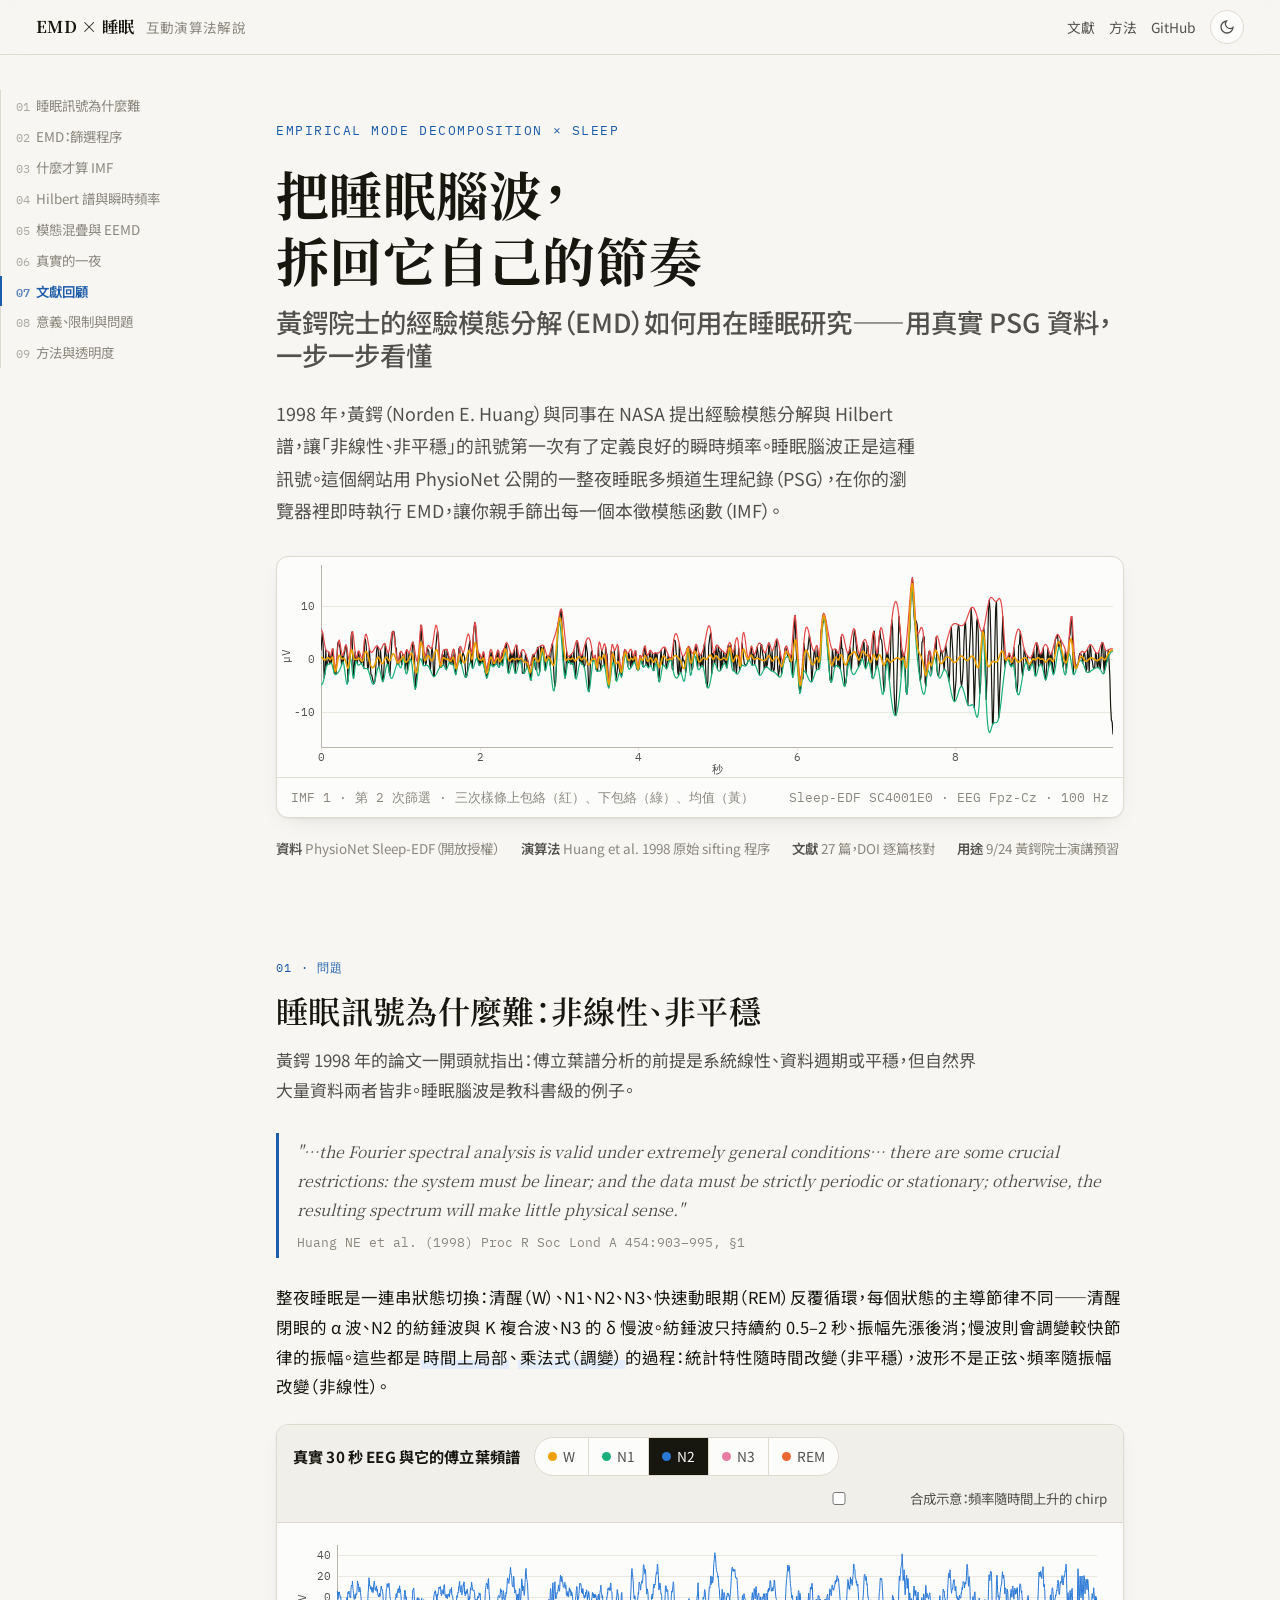
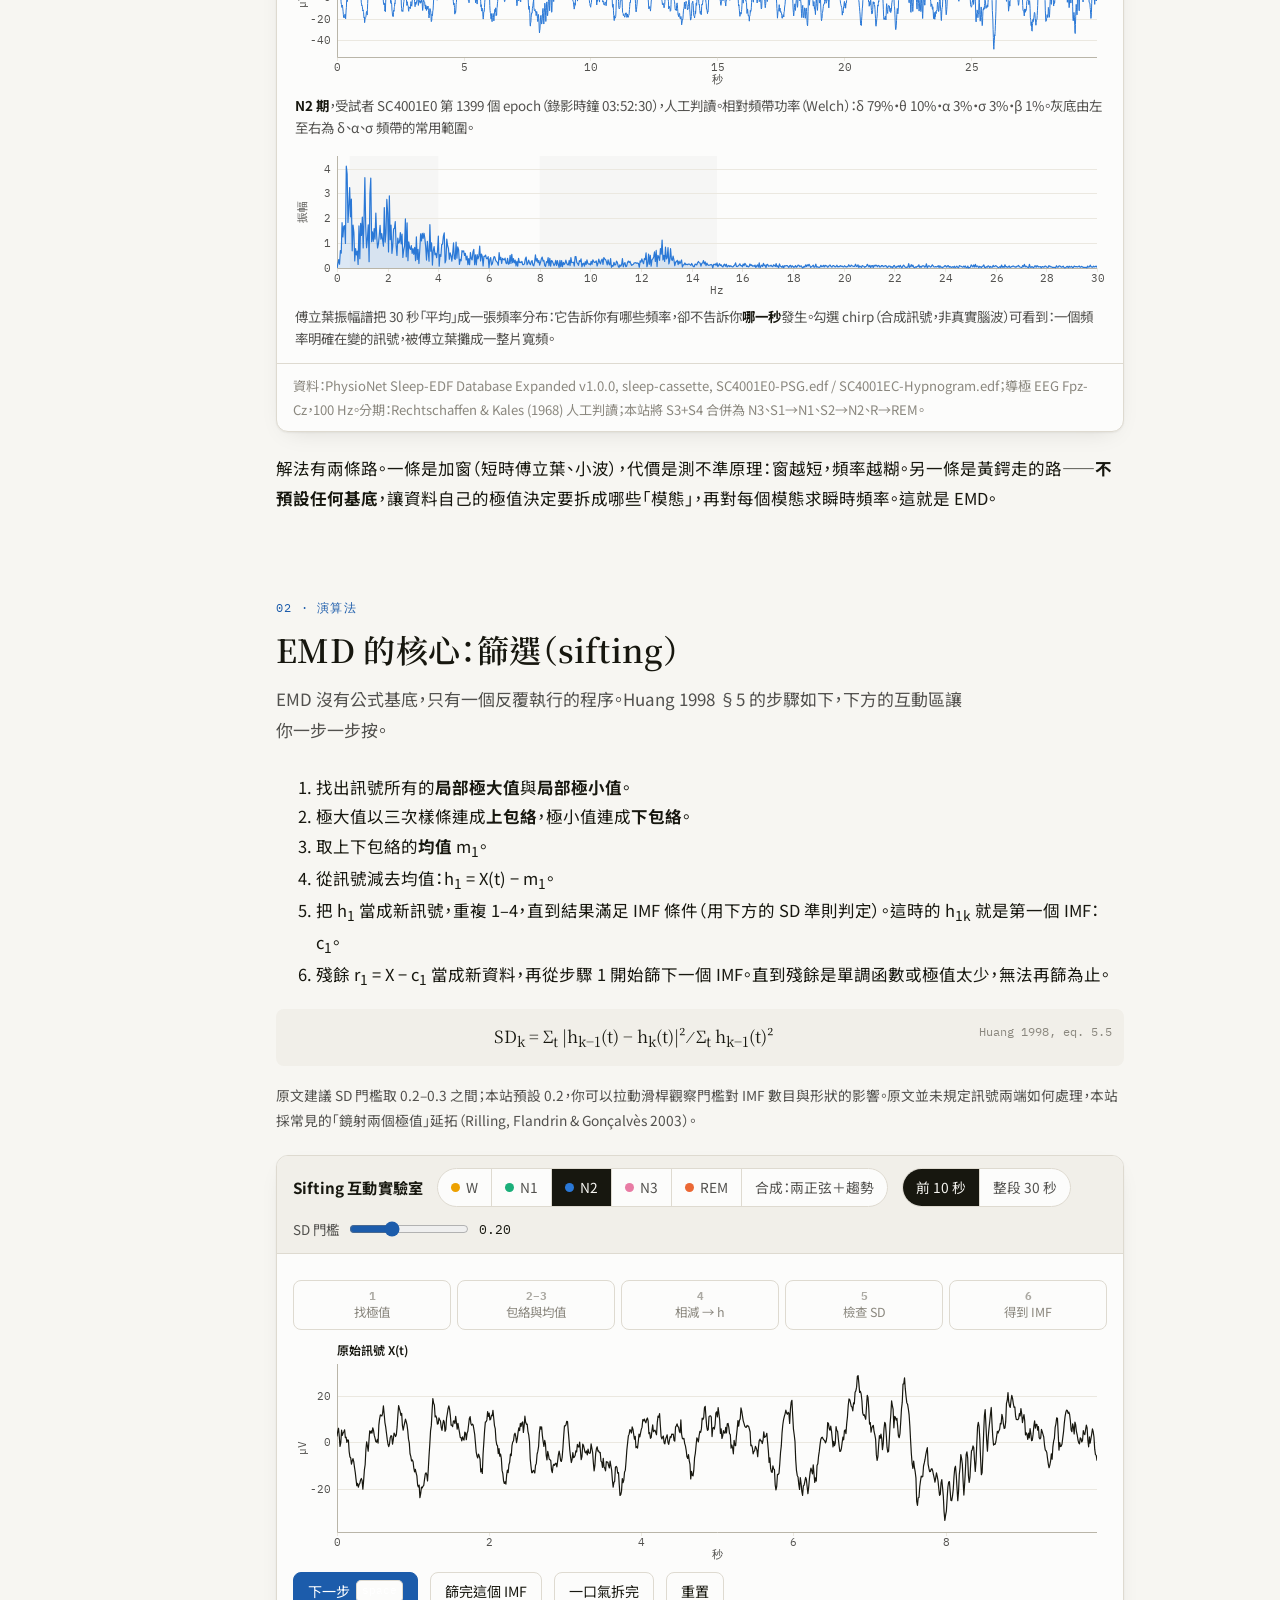
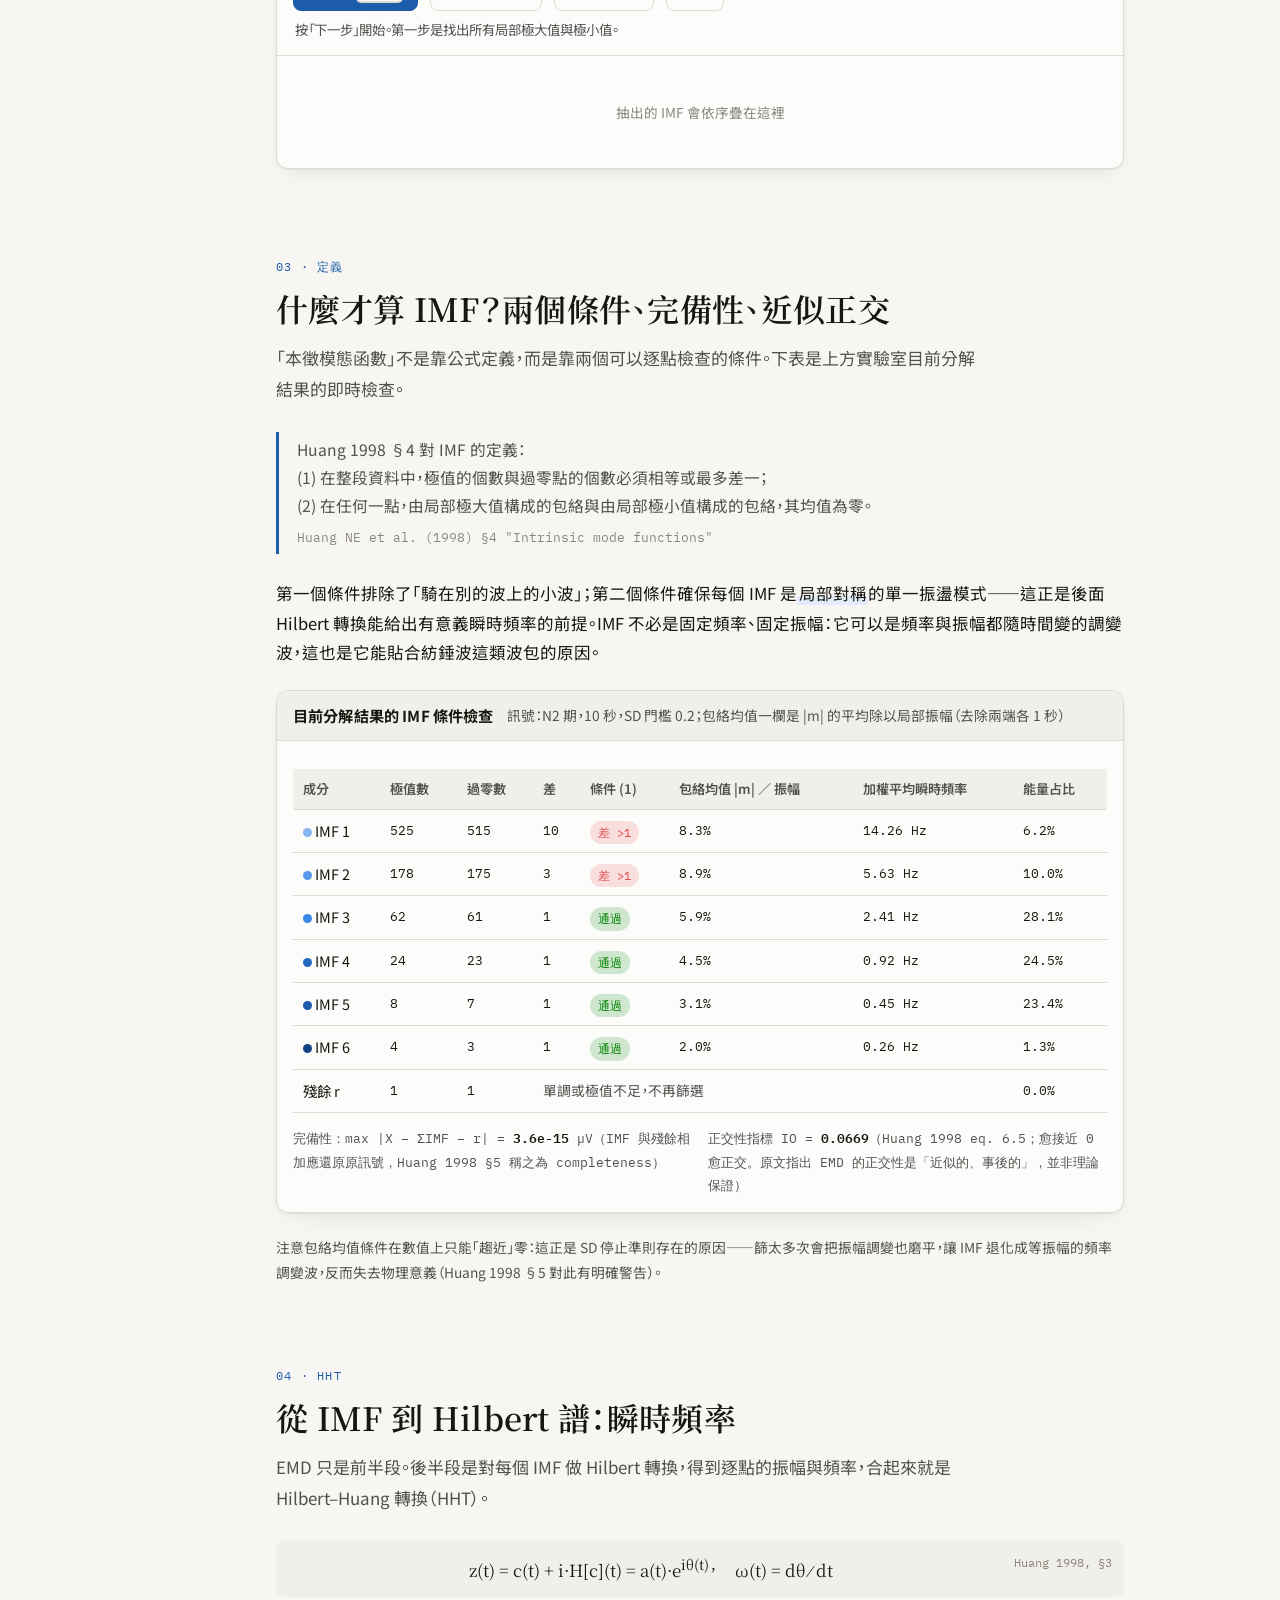
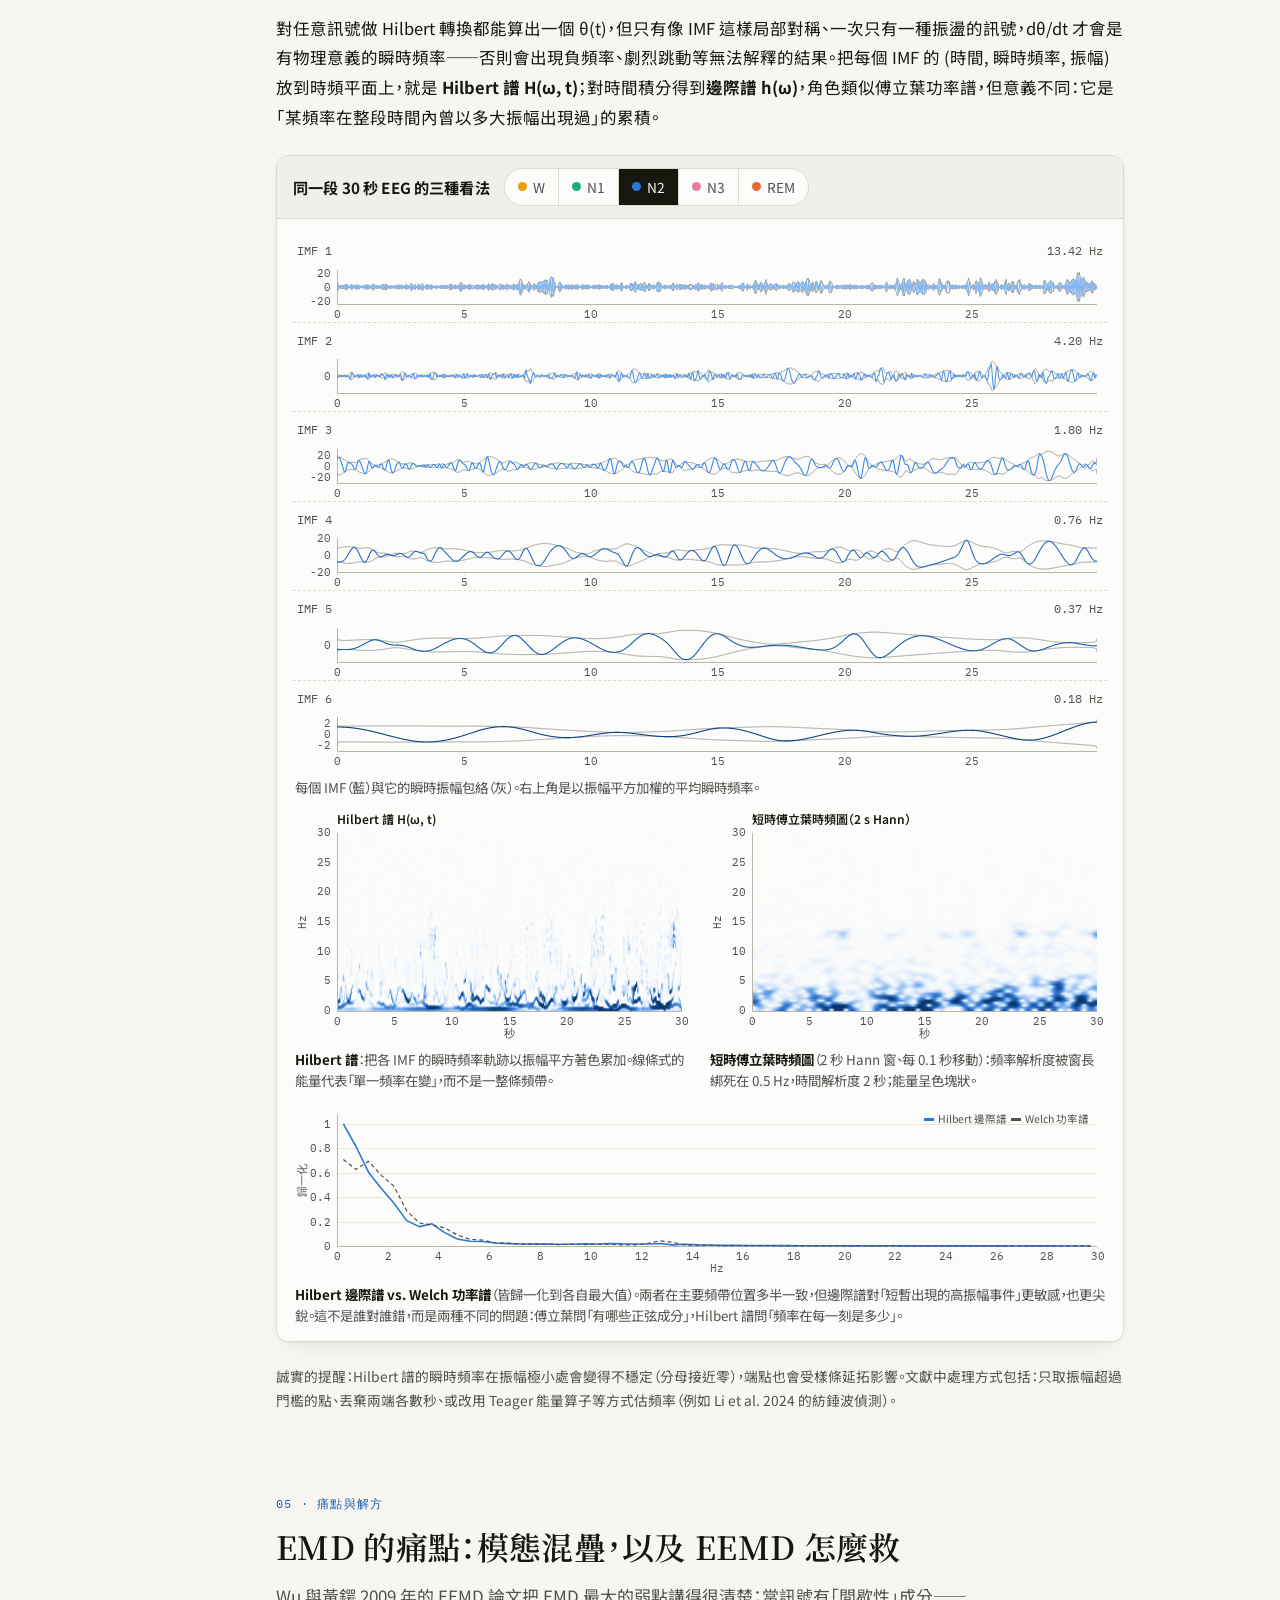
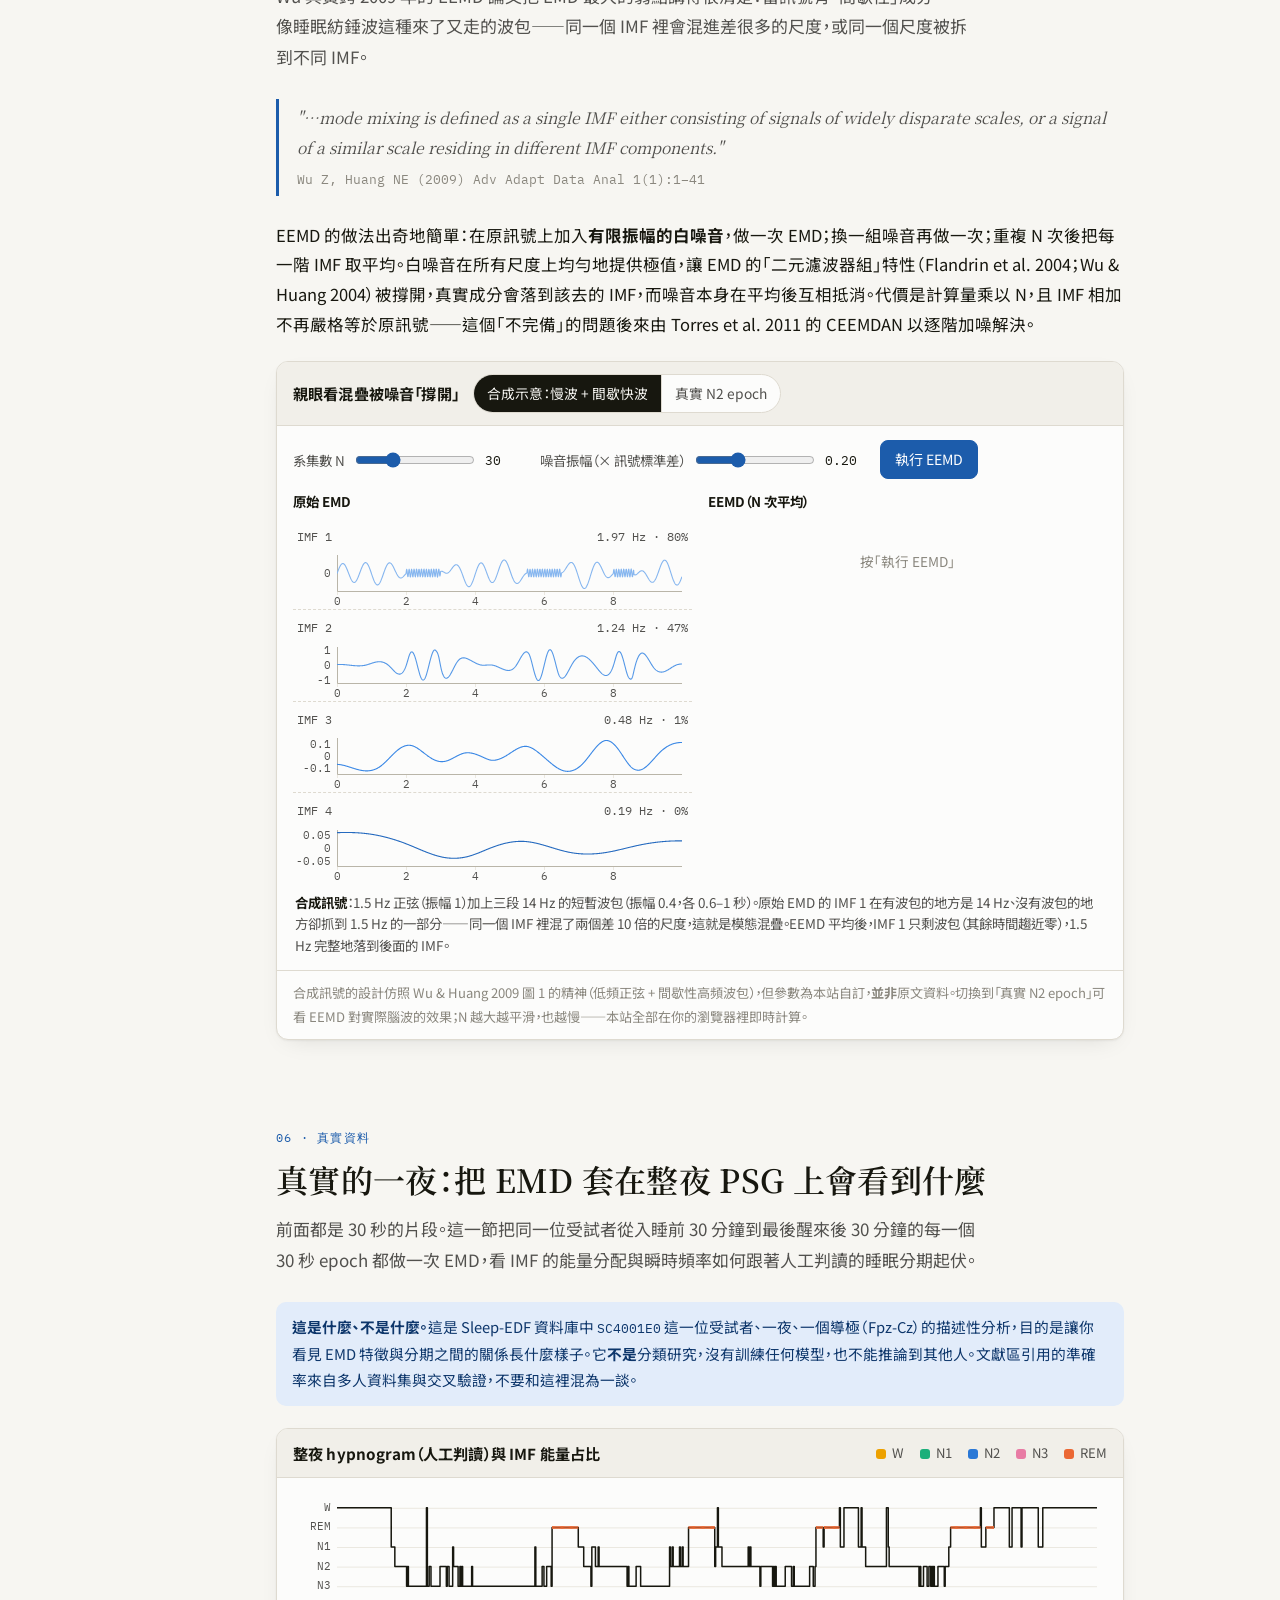
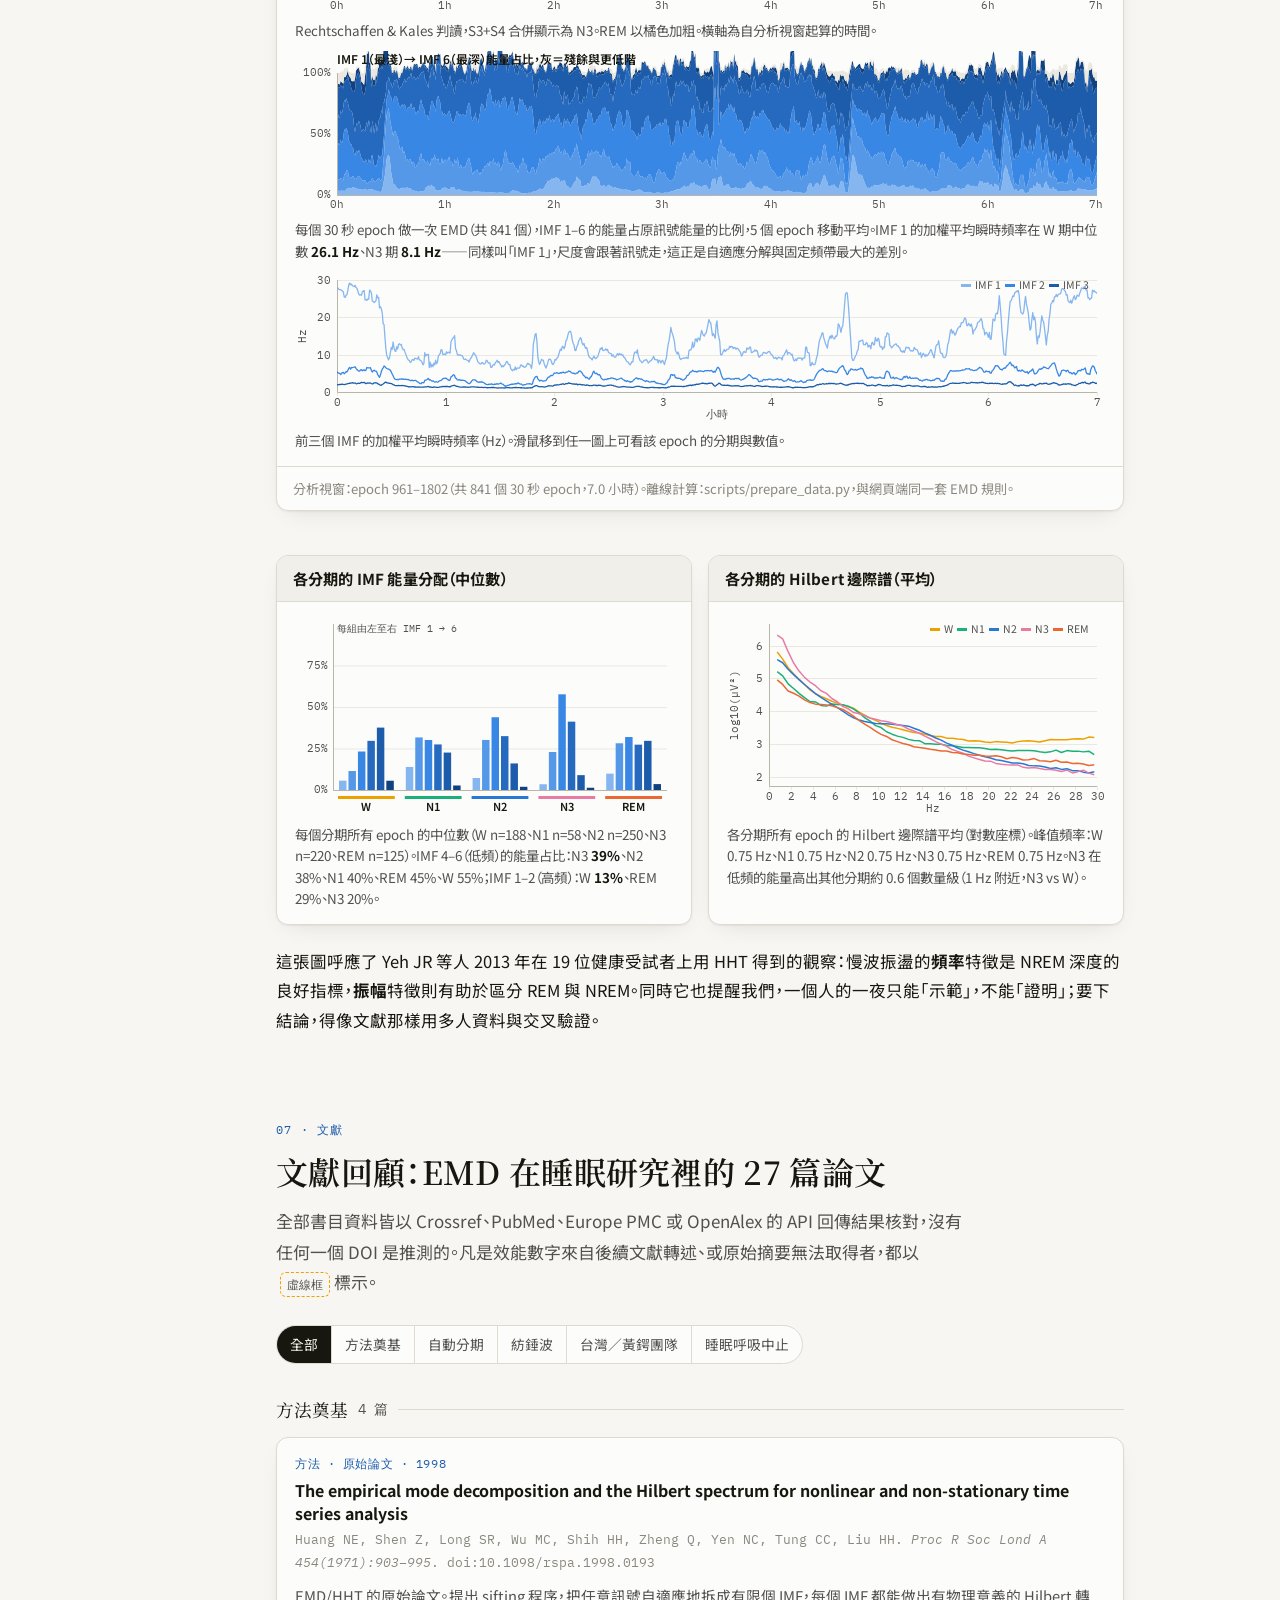
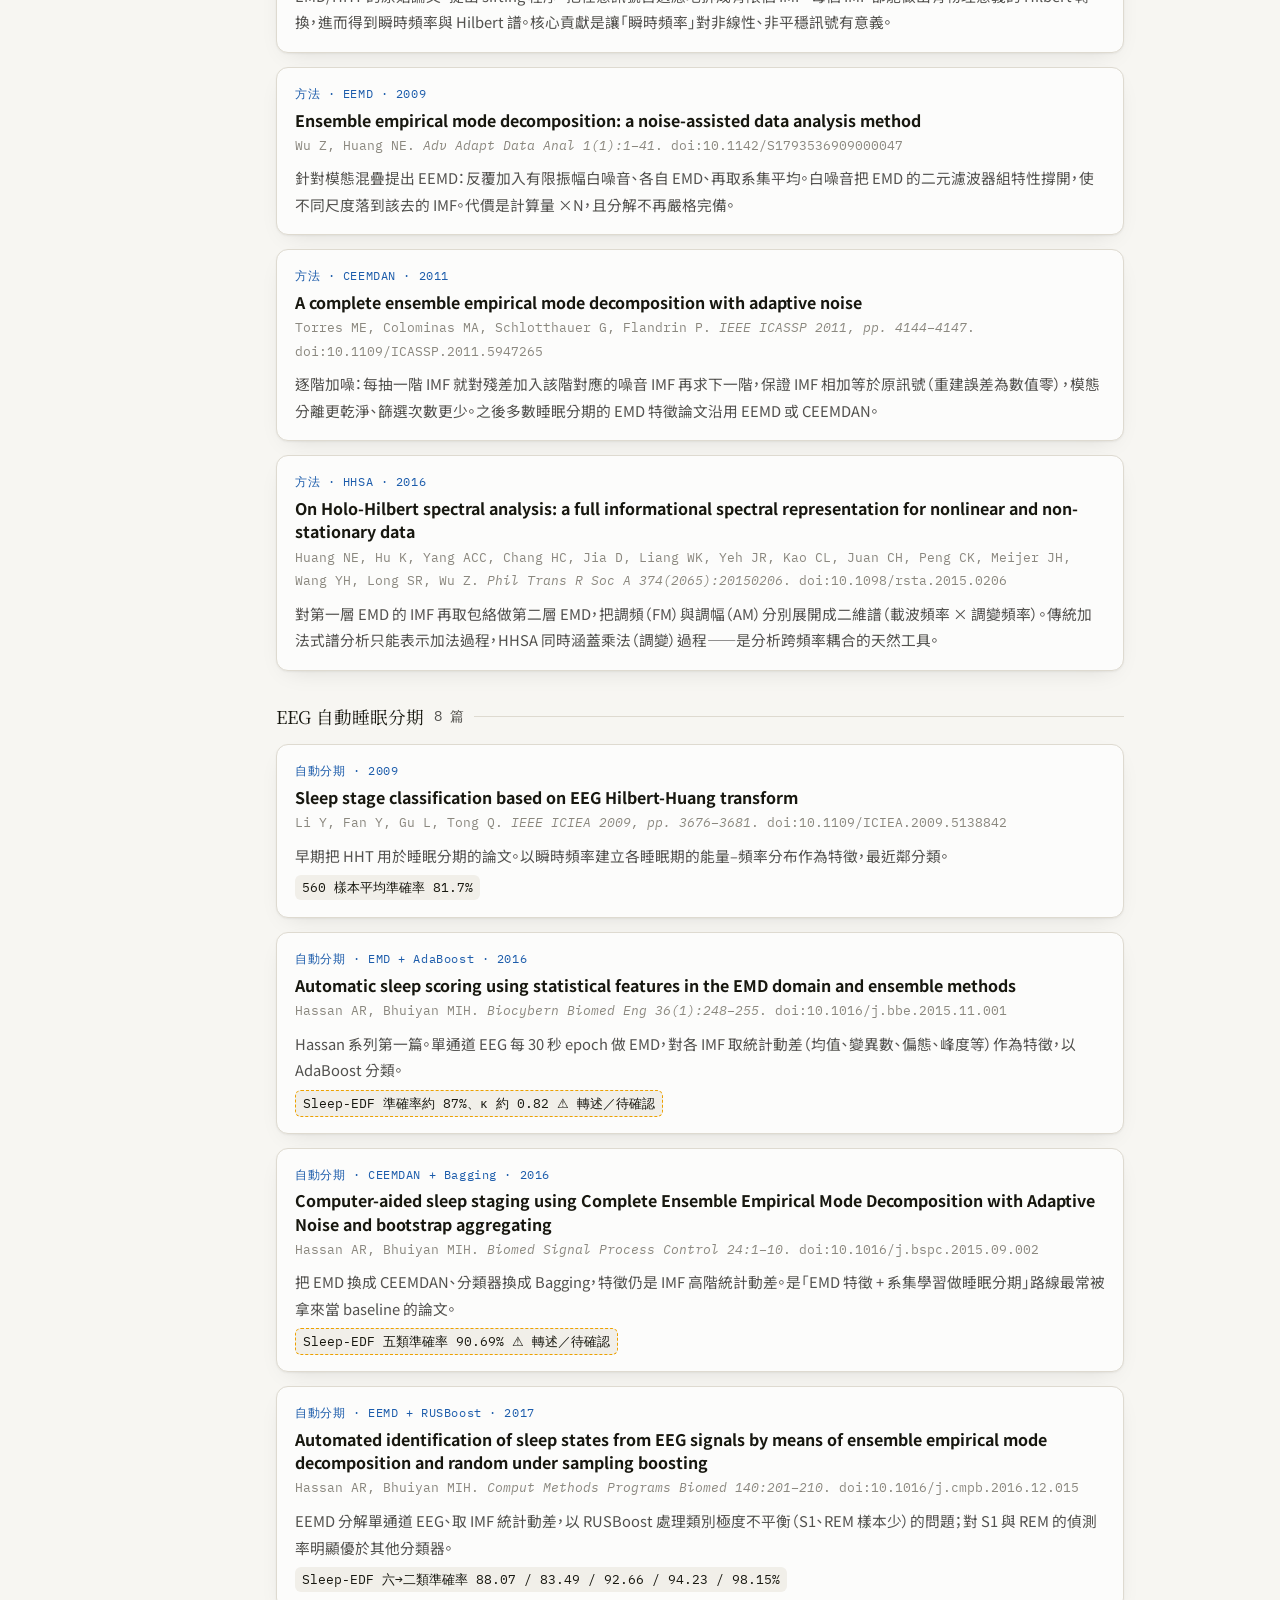
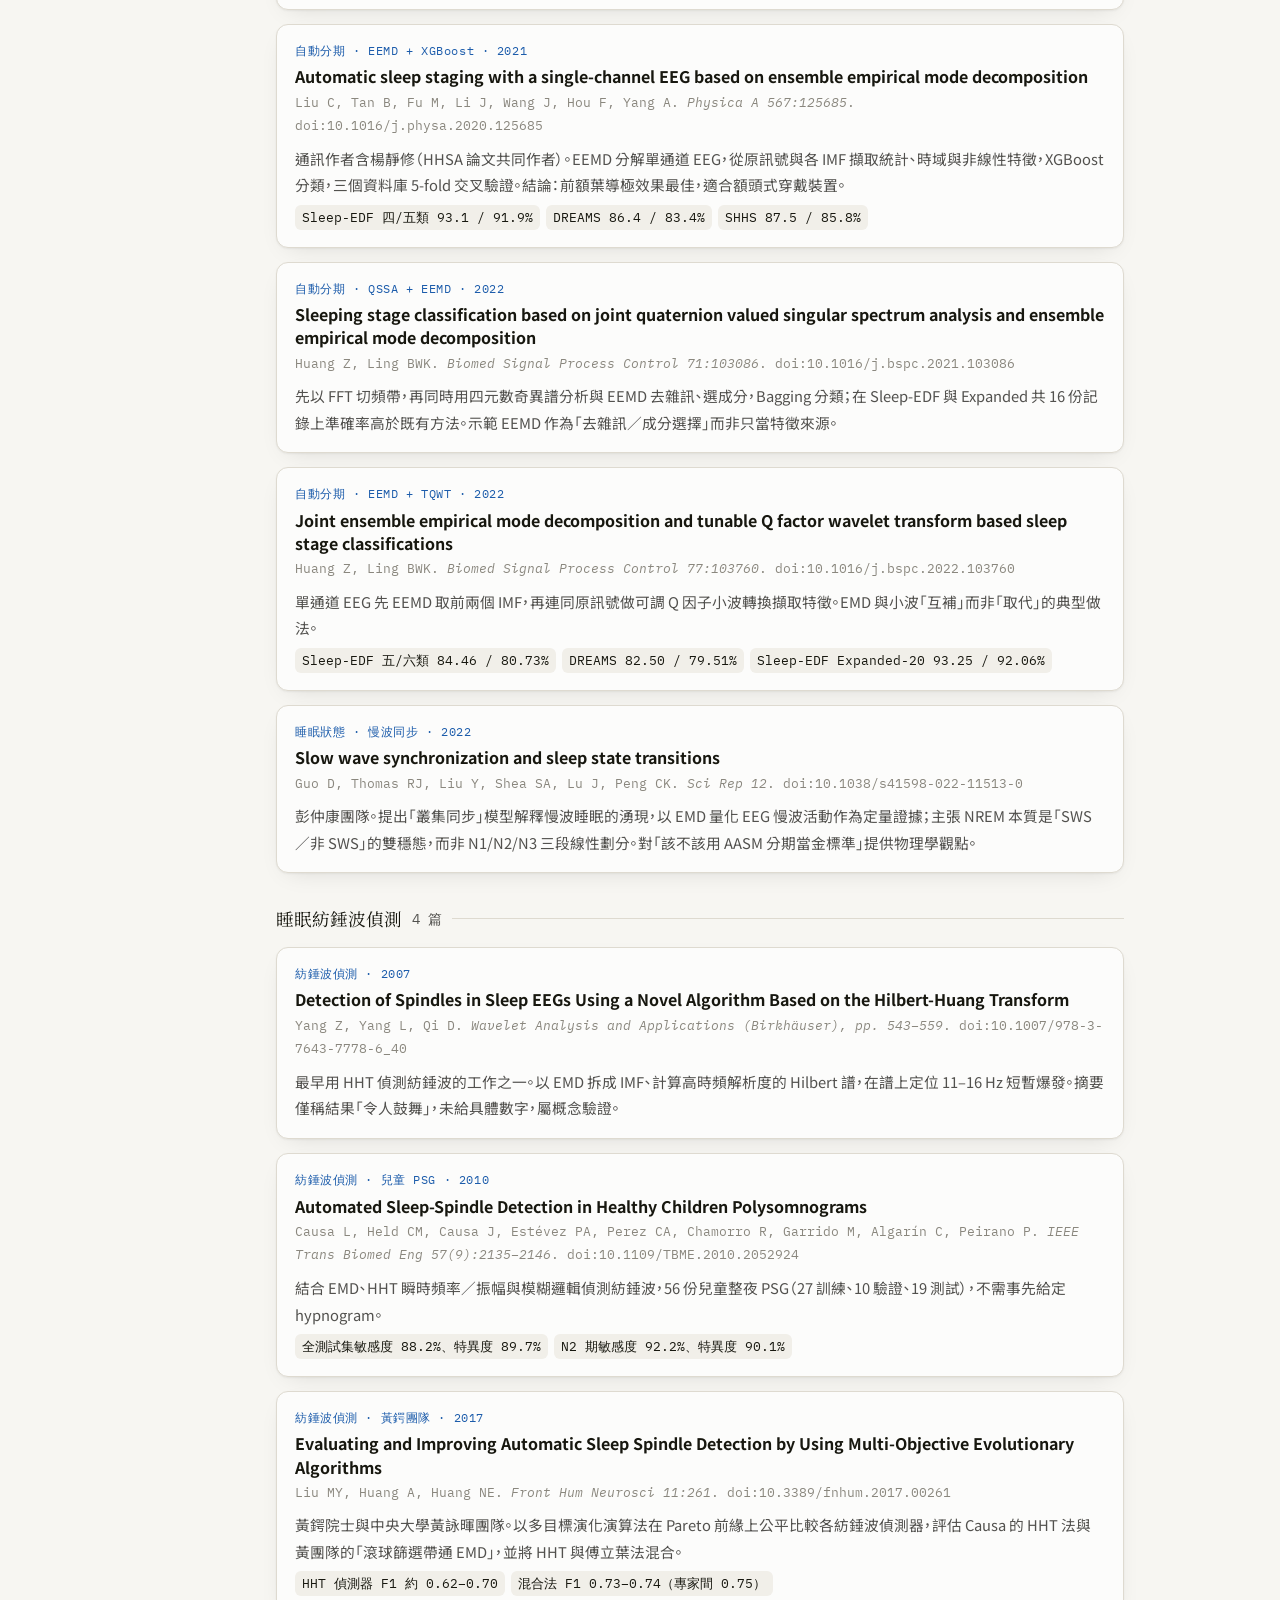
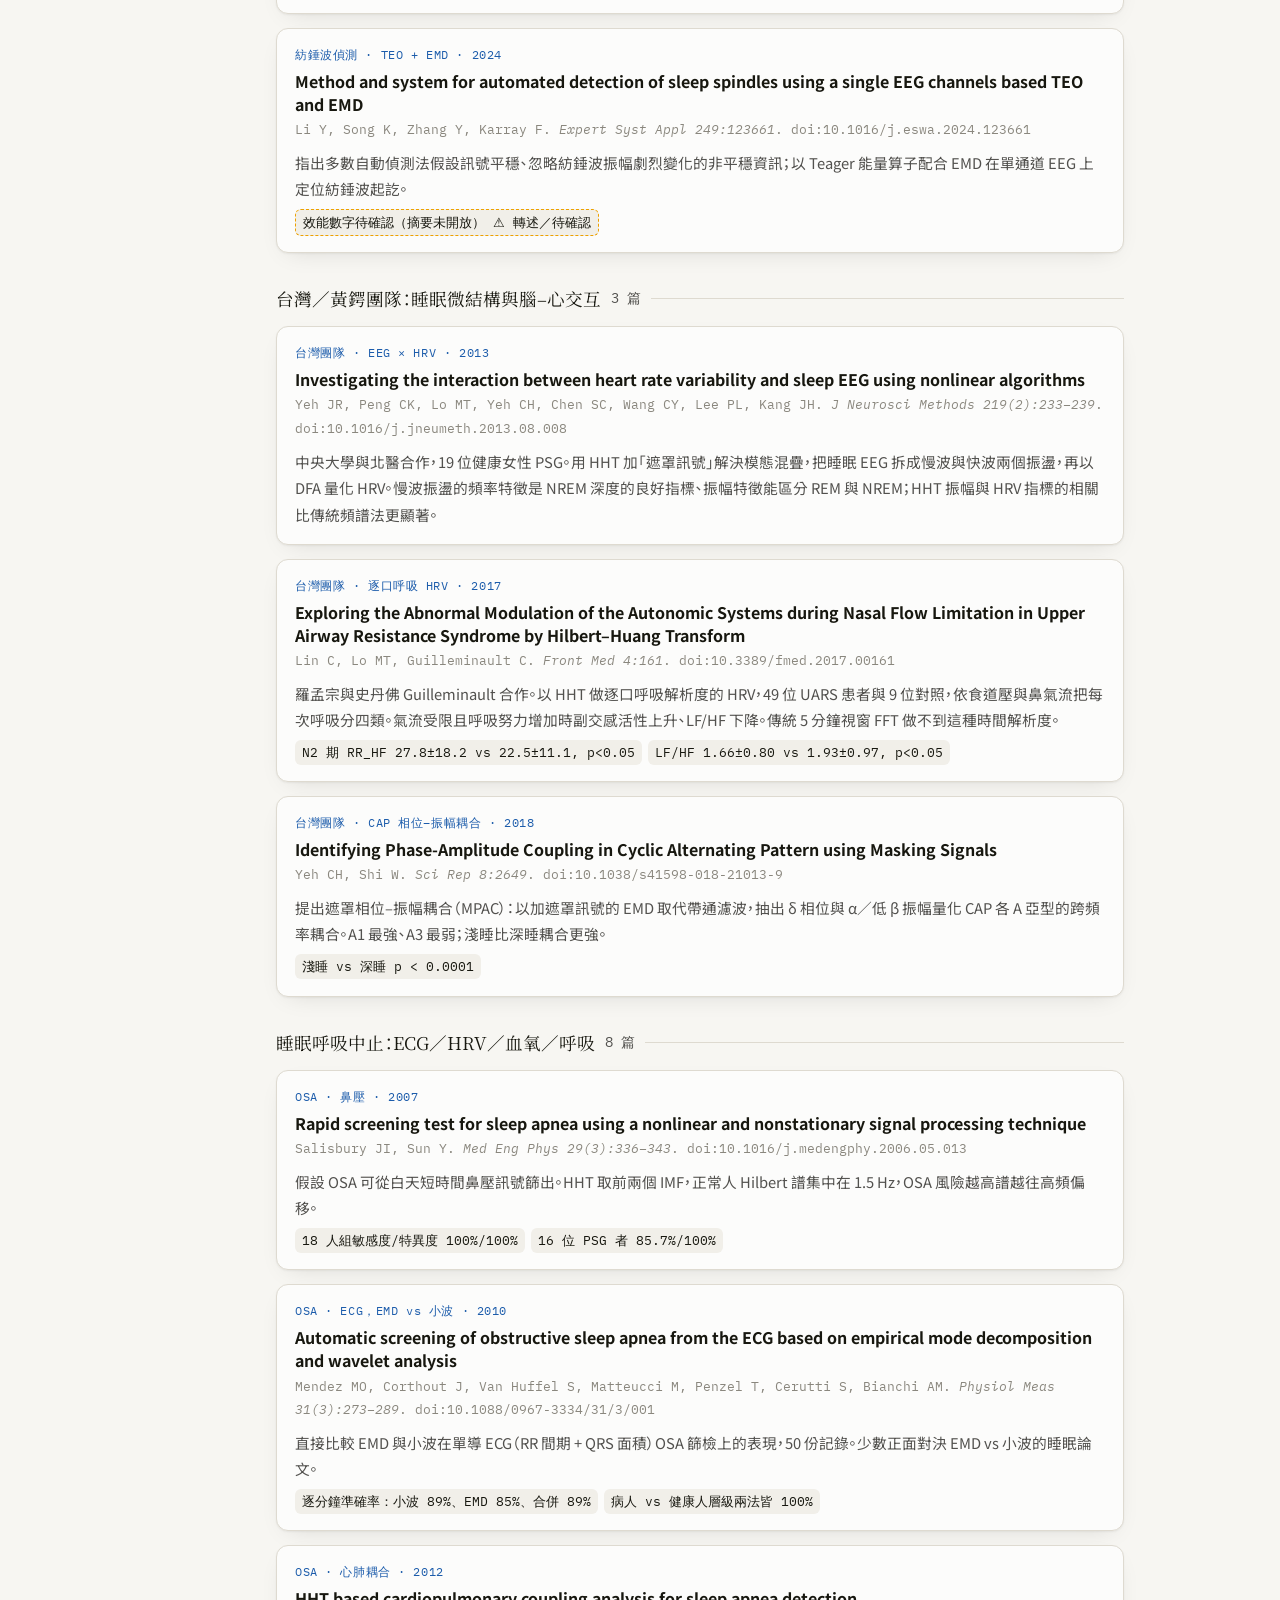
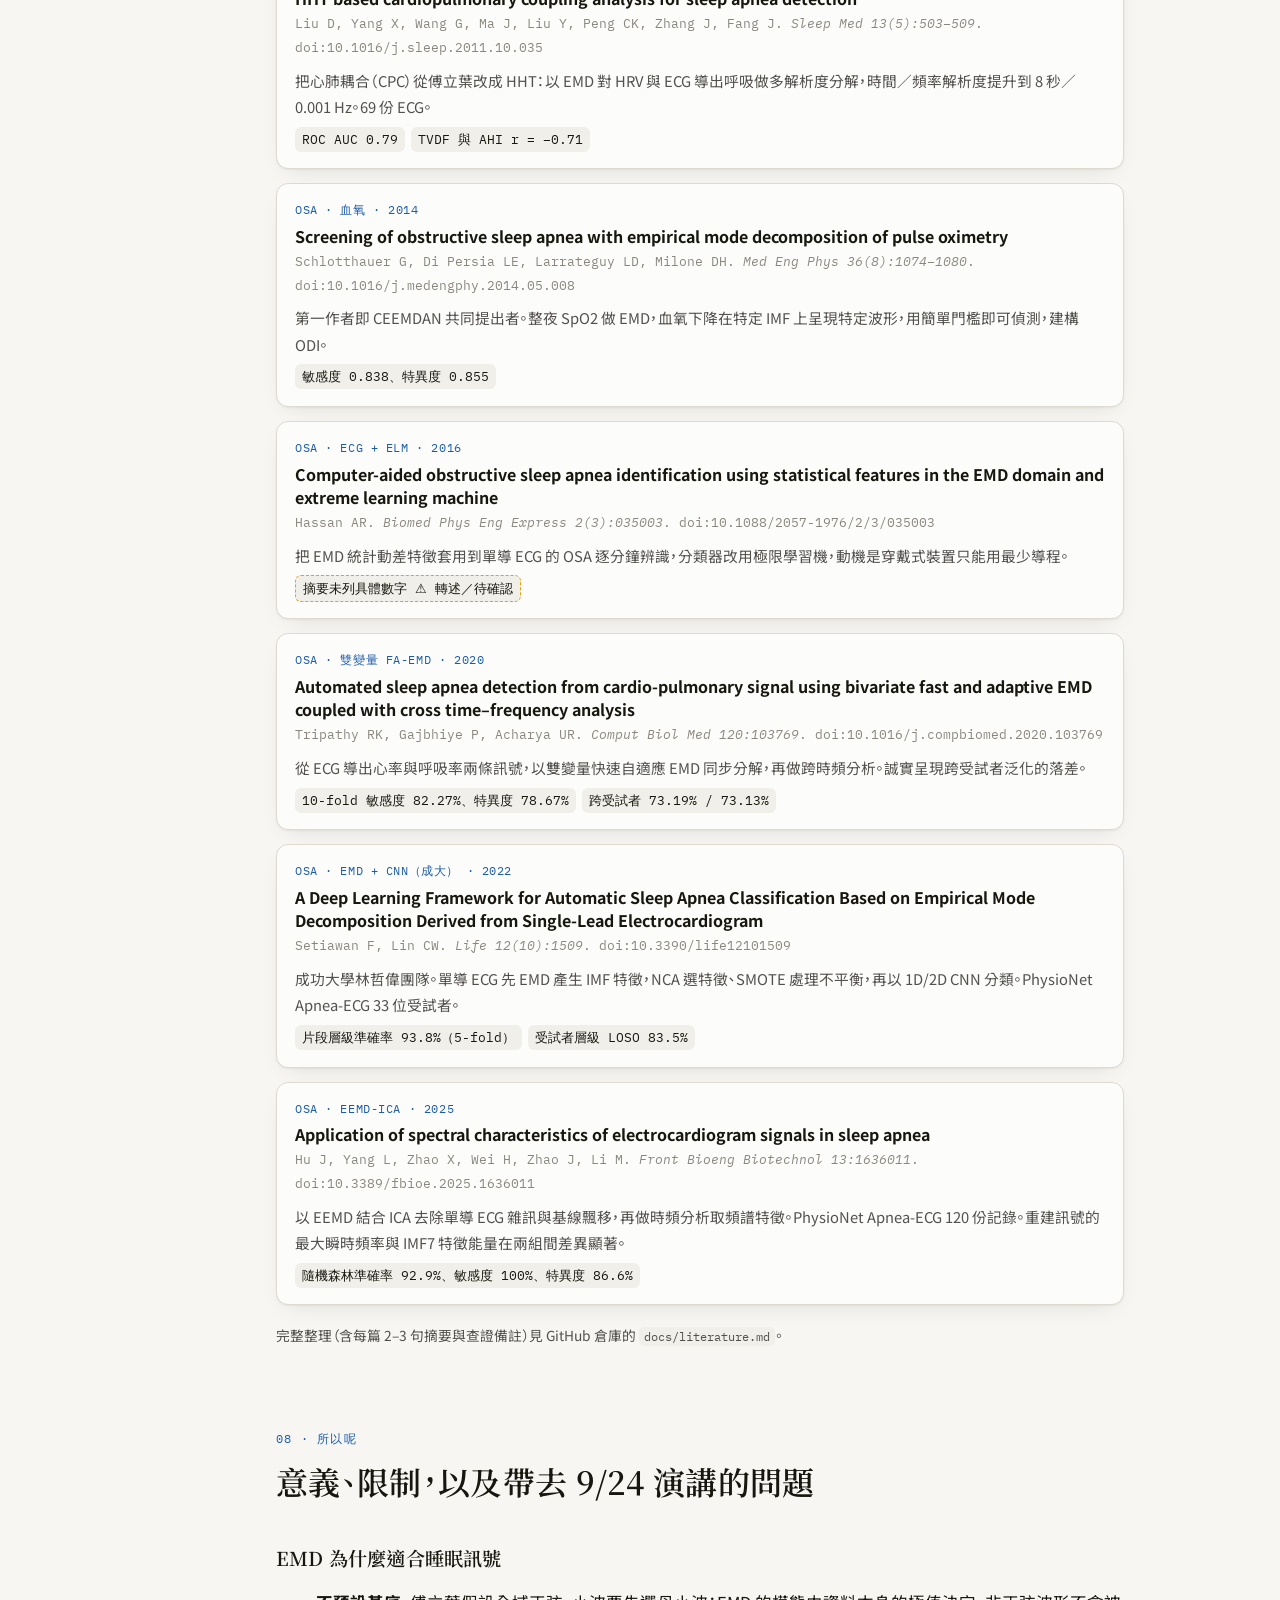
==== index.html @ 9c6acfda "EMD × 睡眠互動網站：sifting 動畫、IMF 檢驗、Hilbert 譜、EEMD、整夜 PSG 分析與 27 篇文獻 - site/：純靜態網站，瀏覽器端 EMD/EEMD/HHT（dsp." ====
<!DOCTYPE html>
<html lang="zh-Hant-TW">
<head>
<meta charset="utf-8">
<meta name="viewport" content="width=device-width, initial-scale=1">
<title>EMD 與睡眠：把腦波拆回它自己的節奏</title>
<meta name="description" content="用真實 PSG 資料，在瀏覽器裡一步步執行黃鍔院士的經驗模態分解（EMD）與 Hilbert–Huang 轉換，解釋它在睡眠研究中的意義。27 篇文獻皆經 DOI 核對。">
<meta property="og:title" content="EMD 與睡眠：把腦波拆回它自己的節奏">
<meta property="og:description" content="互動演算法網站：真實睡眠腦波、逐步 sifting、Hilbert 譜 vs. 時頻圖、EEMD、整夜資料與 27 篇核對過的文獻。">
<link rel="preconnect" href="https://fonts.googleapis.com">
<link rel="preconnect" href="https://fonts.gstatic.com" crossorigin>
<link href="https://fonts.googleapis.com/css2?family=IBM+Plex+Mono:wght@400;500&family=Noto+Sans+TC:wght@400;500;700&family=Noto+Serif+TC:wght@600;700&display=swap" rel="stylesheet">
<link rel="stylesheet" href="css/style.css">
<link rel="icon" href="data:image/svg+xml,%3Csvg xmlns='http://www.w3.org/2000/svg' viewBox='0 0 32 32'%3E%3Cpath d='M2 18c4-14 6 14 10 0s6 14 10 0 4 14 8 0' fill='none' stroke='%231c5cab' stroke-width='3' stroke-linecap='round'/%3E%3C/svg%3E">
<script>
  try { const t = localStorage.getItem('theme'); if (t) document.documentElement.dataset.theme = t; } catch (e) {}
</script>
</head>
<body>

<header class="topbar">
  <div class="inner">
    <div class="brand">EMD × 睡眠 <span>互動演算法解說</span></div>
    <div class="spacer"></div>
    <a class="link" href="#lit">文獻</a>
    <a class="link" href="#method">方法</a>
    <a class="link" id="gh-link" href="https://github.com/chiayumd15/emd-sleep" target="_blank" rel="noopener">GitHub</a>
    <button class="iconbtn" id="theme-toggle" title="切換深淺色" aria-label="切換深淺色">
      <svg width="16" height="16" viewBox="0 0 24 24" fill="none" stroke="currentColor" stroke-width="2" stroke-linecap="round"><path d="M21 12.8A9 9 0 1 1 11.2 3a7 7 0 0 0 9.8 9.8z"/></svg>
    </button>
  </div>
  <div class="progress" id="progress"></div>
</header>

<nav class="toc" aria-label="目錄">
  <ol id="toc"></ol>
</nav>

<main class="container">

<!-- ================= HERO ================= -->
<section class="hero" id="top">
  <div class="eyebrow">Empirical Mode Decomposition × Sleep</div>
  <h1>把睡眠腦波，<br>拆回它自己的節奏
    <span class="sub">黃鍔院士的經驗模態分解（EMD）如何用在睡眠研究——用真實 PSG 資料，一步一步看懂</span>
  </h1>
  <p class="lede">1998 年，黃鍔（Norden E. Huang）與同事在 NASA 提出經驗模態分解與 Hilbert 譜，讓「非線性、非平穩」的訊號第一次有了定義良好的瞬時頻率。睡眠腦波正是這種訊號。這個網站用 PhysioNet 公開的一整夜睡眠多頻道生理紀錄（PSG），在你的瀏覽器裡即時執行 EMD，讓你親手篩出每一個本徵模態函數（IMF）。</p>
  <div class="hero-canvas">
    <canvas id="hero-canvas" aria-label="即時 sifting 動畫"></canvas>
    <div class="cap"><span id="hero-cap">載入真實 EEG 中…</span><span>Sleep-EDF SC4001E0 · EEG Fpz-Cz · 100 Hz</span></div>
  </div>
  <div class="meta">
    <div><b>資料</b> PhysioNet Sleep-EDF（開放授權）</div>
    <div><b>演算法</b> Huang et al. 1998 原始 sifting 程序</div>
    <div><b>文獻</b> 27 篇，DOI 逐篇核對</div>
    <div><b>用途</b> 9/24 黃鍔院士演講預習</div>
  </div>
</section>

<!-- ================= 1 ================= -->
<section class="chapter fade" id="s1" data-title="睡眠訊號為什麼難">
  <div class="kicker">01 · 問題</div>
  <h2>睡眠訊號為什麼難：非線性、非平穩</h2>
  <p class="intro">黃鍔 1998 年的論文一開頭就指出：傅立葉譜分析的前提是系統線性、資料週期或平穩，但自然界大量資料兩者皆非。睡眠腦波是教科書級的例子。</p>

  <div class="quote"><span class="en">"…the Fourier spectral analysis is valid under extremely general conditions… there are some crucial restrictions: the system must be linear; and the data must be strictly periodic or stationary; otherwise, the resulting spectrum will make little physical sense."</span>
    <span class="src">Huang NE et al. (1998) Proc R Soc Lond A 454:903–995, §1</span></div>

  <p>整夜睡眠是一連串狀態切換：清醒（W）、N1、N2、N3、快速動眼期（REM）反覆循環，每個狀態的主導節律不同——清醒閉眼的 α 波、N2 的紡錘波與 K 複合波、N3 的 δ 慢波。紡錘波只持續約 0.5–2 秒、振幅先漲後消；慢波則會調變較快節律的振幅。這些都是<em>時間上局部</em>、<em>乘法式（調變）</em>的過程：統計特性隨時間改變（非平穩），波形不是正弦、頻率隨振幅改變（非線性）。</p>

  <div class="card pad0">
    <div class="hd">
      <h4>真實 30 秒 EEG 與它的傅立葉頻譜</h4>
      <div class="seg" id="s1-stage" role="group" aria-label="選擇睡眠分期"></div>
      <label class="slider" style="margin-left:auto"><input type="checkbox" id="s1-chirp"> 合成示意：頻率隨時間上升的 chirp</label>
    </div>
    <div class="bd">
      <canvas id="s1-sig" height="150"></canvas>
      <div class="figcap" id="s1-cap"></div>
      <canvas id="s1-spec" height="150" style="margin-top:10px"></canvas>
      <div class="figcap">傅立葉振幅譜把 30 秒「平均」成一張頻率分布：它告訴你有哪些頻率，卻不告訴你<b>哪一秒</b>發生。勾選 chirp（合成訊號，非真實腦波）可看到：一個頻率明確在變的訊號，被傅立葉攤成一整片寬頻。</div>
    </div>
    <div class="ft" id="s1-src"></div>
  </div>

  <p>解法有兩條路。一條是加窗（短時傅立葉、小波），代價是測不準原理：窗越短，頻率越糊。另一條是黃鍔走的路——<strong>不預設任何基底</strong>，讓資料自己的極值決定要拆成哪些「模態」，再對每個模態求瞬時頻率。這就是 EMD。</p>
</section>

<!-- ================= 2 ================= -->
<section class="chapter fade" id="s2" data-title="EMD：篩選程序">
  <div class="kicker">02 · 演算法</div>
  <h2>EMD 的核心：篩選（sifting）</h2>
  <p class="intro">EMD 沒有公式基底，只有一個反覆執行的程序。Huang 1998 §5 的步驟如下，下方的互動區讓你一步一步按。</p>

  <ol>
    <li>找出訊號所有的<strong>局部極大值</strong>與<strong>局部極小值</strong>。</li>
    <li>極大值以三次樣條連成<strong>上包絡</strong>，極小值連成<strong>下包絡</strong>。</li>
    <li>取上下包絡的<strong>均值</strong> m<sub>1</sub>。</li>
    <li>從訊號減去均值：h<sub>1</sub> = X(t) − m<sub>1</sub>。</li>
    <li>把 h<sub>1</sub> 當成新訊號，重複 1–4，直到結果滿足 IMF 條件（用下方的 SD 準則判定）。這時的 h<sub>1k</sub> 就是第一個 IMF：c<sub>1</sub>。</li>
    <li>殘餘 r<sub>1</sub> = X − c<sub>1</sub> 當成新資料，再從步驟 1 開始篩下一個 IMF。直到殘餘是單調函數或極值太少，無法再篩為止。</li>
  </ol>

  <div class="formula"><span class="lbl">Huang 1998, eq. 5.5</span>
    SD<sub>k</sub> = Σ<sub>t</sub> |h<sub>k−1</sub>(t) − h<sub>k</sub>(t)|² ⁄ Σ<sub>t</sub> h<sub>k−1</sub>(t)²
  </div>
  <p class="small">原文建議 SD 門檻取 0.2–0.3 之間；本站預設 0.2，你可以拉動滑桿觀察門檻對 IMF 數目與形狀的影響。原文並未規定訊號兩端如何處理，本站採常見的「鏡射兩個極值」延拓（Rilling, Flandrin &amp; Gonçalvès 2003）。</p>

  <div class="card pad0" id="playground">
    <div class="hd">
      <h4>Sifting 互動實驗室</h4>
      <div class="seg" id="s2-stage" role="group" aria-label="選擇訊號"></div>
      <label class="slider">SD 門檻 <input type="range" id="s2-sd" min="0.05" max="0.5" step="0.05" value="0.2"><span class="v" id="s2-sdv">0.20</span></label>
    </div>
    <div class="bd">
      <div class="steps" id="s2-steps">
        <div class="st" data-k="extrema"><b>1</b>找極值</div>
        <div class="st" data-k="envelope"><b>2–3</b>包絡與均值</div>
        <div class="st" data-k="sift"><b>4</b>相減 → h</div>
        <div class="st" data-k="check"><b>5</b>檢查 SD</div>
        <div class="st" data-k="imf"><b>6</b>得到 IMF</div>
      </div>
      <canvas id="s2-main" height="220"></canvas>
      <div class="controls" style="margin-top:10px">
        <button class="btn primary" id="s2-next">下一步 <kbd>space</kbd></button>
        <button class="btn" id="s2-auto-imf">篩完這個 IMF</button>
        <button class="btn" id="s2-auto-all">一口氣拆完</button>
        <button class="btn" id="s2-reset">重置</button>
        <span class="stat" id="s2-stat"></span>
      </div>
      <div class="figcap" id="s2-explain"></div>
    </div>
    <div class="bd imf-stack" id="s2-stack" style="border-top:1px solid var(--border)"></div>
  </div>
</section>

<!-- ================= 3 ================= -->
<section class="chapter fade" id="s3" data-title="什麼才算 IMF">
  <div class="kicker">03 · 定義</div>
  <h2>什麼才算 IMF？兩個條件、完備性、近似正交</h2>
  <p class="intro">「本徵模態函數」不是靠公式定義，而是靠兩個可以逐點檢查的條件。下表是上方實驗室目前分解結果的即時檢查。</p>

  <div class="quote">Huang 1998 §4 對 IMF 的定義：<br>(1) 在整段資料中，極值的個數與過零點的個數必須相等或最多差一；<br>(2) 在任何一點，由局部極大值構成的包絡與由局部極小值構成的包絡，其均值為零。
    <span class="src">Huang NE et al. (1998) §4 "Intrinsic mode functions"</span></div>

  <p>第一個條件排除了「騎在別的波上的小波」；第二個條件確保每個 IMF 是<em>局部對稱</em>的單一振盪模式——這正是後面 Hilbert 轉換能給出有意義瞬時頻率的前提。IMF 不必是固定頻率、固定振幅：它可以是頻率與振幅都隨時間變的調變波，這也是它能貼合紡錘波這類波包的原因。</p>

  <div class="card pad0">
    <div class="hd"><h4>目前分解結果的 IMF 條件檢查</h4><span class="small" id="s3-which"></span></div>
    <div class="bd" style="overflow-x:auto">
      <table class="tbl" id="s3-table"><thead><tr><th>成分</th><th>極值數</th><th>過零數</th><th>差</th><th>條件 (1)</th><th>包絡均值 |m| ／ 振幅</th><th>加權平均瞬時頻率</th><th>能量占比</th></tr></thead><tbody></tbody></table>
      <div class="row two" style="margin-top:6px">
        <div class="stat">完備性：max |X − ΣIMF − r| = <b id="s3-recon">—</b> µV（IMF 與殘餘相加應還原原訊號，Huang 1998 §5 稱之為 completeness）</div>
        <div class="stat">正交性指標 IO = <b id="s3-io">—</b>（Huang 1998 eq. 6.5；愈接近 0 愈正交。原文指出 EMD 的正交性是「近似的、事後的」，並非理論保證）</div>
      </div>
    </div>
  </div>
  <p class="small">注意包絡均值條件在數值上只能「趨近」零：這正是 SD 停止準則存在的原因——篩太多次會把振幅調變也磨平，讓 IMF 退化成等振幅的頻率調變波，反而失去物理意義（Huang 1998 §5 對此有明確警告）。</p>
</section>

<!-- ================= 4 ================= -->
<section class="chapter fade" id="s4" data-title="Hilbert 譜與瞬時頻率">
  <div class="kicker">04 · HHT</div>
  <h2>從 IMF 到 Hilbert 譜：瞬時頻率</h2>
  <p class="intro">EMD 只是前半段。後半段是對每個 IMF 做 Hilbert 轉換，得到逐點的振幅與頻率，合起來就是 Hilbert–Huang 轉換（HHT）。</p>

  <div class="formula"><span class="lbl">Huang 1998, §3</span>
    z(t) = c(t) + i·H[c](t) = a(t)·e<sup>iθ(t)</sup>，　ω(t) = dθ ⁄ dt
  </div>
  <p>對任意訊號做 Hilbert 轉換都能算出一個 θ(t)，但只有像 IMF 這樣局部對稱、一次只有一種振盪的訊號，dθ/dt 才會是有物理意義的瞬時頻率——否則會出現負頻率、劇烈跳動等無法解釋的結果。把每個 IMF 的 (時間, 瞬時頻率, 振幅) 放到時頻平面上，就是 <strong>Hilbert 譜 H(ω, t)</strong>；對時間積分得到<strong>邊際譜 h(ω)</strong>，角色類似傅立葉功率譜，但意義不同：它是「某頻率在整段時間內曾以多大振幅出現過」的累積。</p>

  <div class="card pad0">
    <div class="hd"><h4>同一段 30 秒 EEG 的三種看法</h4><div class="seg" id="s4-stage" role="group"></div></div>
    <div class="bd">
      <div id="s4-imfs" class="imf-stack"></div>
      <div class="figcap" style="margin-bottom:12px">每個 IMF（藍）與它的瞬時振幅包絡（灰）。右上角是以振幅平方加權的平均瞬時頻率。</div>
      <div class="row two">
        <div><canvas id="s4-hs" height="230"></canvas><div class="figcap"><b>Hilbert 譜</b>：把各 IMF 的瞬時頻率軌跡以振幅平方著色累加。線條式的能量代表「單一頻率在變」，而不是一整條頻帶。</div></div>
        <div><canvas id="s4-stft" height="230"></canvas><div class="figcap"><b>短時傅立葉時頻圖</b>（2 秒 Hann 窗、每 0.1 秒移動）：頻率解析度被窗長綁死在 0.5 Hz，時間解析度 2 秒；能量呈色塊狀。</div></div>
      </div>
      <canvas id="s4-marg" height="170" style="margin-top:14px"></canvas>
      <div class="figcap"><b>Hilbert 邊際譜 vs. Welch 功率譜</b>（皆歸一化到各自最大值）。兩者在主要頻帶位置多半一致，但邊際譜對「短暫出現的高振幅事件」更敏感，也更尖銳。這不是誰對誰錯，而是兩種不同的問題：傅立葉問「有哪些正弦成分」，Hilbert 譜問「頻率在每一刻是多少」。</div>
    </div>
  </div>
  <p class="small">誠實的提醒：Hilbert 譜的瞬時頻率在振幅極小處會變得不穩定（分母接近零），端點也會受樣條延拓影響。文獻中處理方式包括：只取振幅超過門檻的點、丟棄兩端各數秒、或改用 Teager 能量算子等方式估頻率（例如 Li et al. 2024 的紡錘波偵測）。</p>
</section>

<!-- ================= 5 ================= -->
<section class="chapter fade" id="s5" data-title="模態混疊與 EEMD">
  <div class="kicker">05 · 痛點與解方</div>
  <h2>EMD 的痛點：模態混疊，以及 EEMD 怎麼救</h2>
  <p class="intro">Wu 與黃鍔 2009 年的 EEMD 論文把 EMD 最大的弱點講得很清楚：當訊號有「間歇性」成分——像睡眠紡錘波這種來了又走的波包——同一個 IMF 裡會混進差很多的尺度，或同一個尺度被拆到不同 IMF。</p>

  <div class="quote"><span class="en">"…mode mixing is defined as a single IMF either consisting of signals of widely disparate scales, or a signal of a similar scale residing in different IMF components."</span>
    <span class="src">Wu Z, Huang NE (2009) Adv Adapt Data Anal 1(1):1–41</span></div>

  <p>EEMD 的做法出奇地簡單：在原訊號上加入<strong>有限振幅的白噪音</strong>，做一次 EMD；換一組噪音再做一次；重複 N 次後把每一階 IMF 取平均。白噪音在所有尺度上均勻地提供極值，讓 EMD 的「二元濾波器組」特性（Flandrin et al. 2004；Wu &amp; Huang 2004）被撐開，真實成分會落到該去的 IMF，而噪音本身在平均後互相抵消。代價是計算量乘以 N，且 IMF 相加不再嚴格等於原訊號——這個「不完備」的問題後來由 Torres et al. 2011 的 CEEMDAN 以逐階加噪解決。</p>

  <div class="card pad0">
    <div class="hd">
      <h4>親眼看混疊被噪音「撐開」</h4>
      <div class="seg" id="s5-src" role="group"><button class="active" data-v="synth">合成示意：慢波 + 間歇快波</button><button data-v="N2">真實 N2 epoch</button></div>
    </div>
    <div class="bd">
      <div class="controls">
        <label class="slider">系集數 N <input type="range" id="s5-n" min="1" max="100" step="1" value="30"><span class="v" id="s5-nv">30</span></label>
        <label class="slider">噪音振幅（× 訊號標準差）<input type="range" id="s5-eps" min="0" max="0.6" step="0.05" value="0.2"><span class="v" id="s5-epsv">0.20</span></label>
        <button class="btn primary" id="s5-run">執行 EEMD</button>
        <span class="stat" id="s5-stat"></span>
      </div>
      <div class="row two" style="margin-top:12px">
        <div><div class="figcap" style="margin:0 0 6px"><b>原始 EMD</b></div><div id="s5-emd" class="imf-stack"></div></div>
        <div><div class="figcap" style="margin:0 0 6px"><b>EEMD（N 次平均）</b></div><div id="s5-eemd" class="imf-stack"></div></div>
      </div>
      <div class="figcap" id="s5-cap"></div>
    </div>
    <div class="ft">合成訊號的設計仿照 Wu &amp; Huang 2009 圖 1 的精神（低頻正弦 + 間歇性高頻波包），但參數為本站自訂，<b>並非</b>原文資料。切換到「真實 N2 epoch」可看 EEMD 對實際腦波的效果；N 越大越平滑，也越慢——本站全部在你的瀏覽器裡即時計算。</div>
  </div>
</section>

<!-- ================= 6 ================= -->
<section class="chapter fade" id="s6" data-title="真實的一夜">
  <div class="kicker">06 · 真實資料</div>
  <h2>真實的一夜：把 EMD 套在整夜 PSG 上會看到什麼</h2>
  <p class="intro">前面都是 30 秒的片段。這一節把同一位受試者從入睡前 30 分鐘到最後醒來後 30 分鐘的每一個 30 秒 epoch 都做一次 EMD，看 IMF 的能量分配與瞬時頻率如何跟著人工判讀的睡眠分期起伏。</p>

  <div class="note"><b>這是什麼、不是什麼。</b>這是 Sleep-EDF 資料庫中 <span class="mono">SC4001E0</span> 這一位受試者、一夜、一個導極（Fpz-Cz）的描述性分析，目的是讓你看見 EMD 特徵與分期之間的關係長什麼樣子。它<b>不是</b>分類研究，沒有訓練任何模型，也不能推論到其他人。文獻區引用的準確率來自多人資料集與交叉驗證，不要和這裡混為一談。</div>

  <div class="card pad0">
    <div class="hd"><h4>整夜 hypnogram（人工判讀）與 IMF 能量占比</h4>
      <div class="stage-legend" style="margin-left:auto"><span style="--c:var(--st-W)">W</span><span style="--c:var(--st-N1)">N1</span><span style="--c:var(--st-N2)">N2</span><span style="--c:var(--st-N3)">N3</span><span style="--c:var(--st-REM)">REM</span></div>
    </div>
    <div class="bd">
      <canvas id="s6-hyp" height="120"></canvas>
      <div class="figcap" style="margin-bottom:10px">Rechtschaffen &amp; Kales 判讀，S3+S4 合併顯示為 N3。REM 以橘色加粗。橫軸為自分析視窗起算的時間。</div>
      <canvas id="s6-energy" height="160"></canvas>
      <div class="figcap" id="s6-energy-cap" style="margin-bottom:10px"></div>
      <canvas id="s6-freq" height="150"></canvas>
      <div class="figcap">前三個 IMF 的加權平均瞬時頻率（Hz）。滑鼠移到任一圖上可看該 epoch 的分期與數值。</div>
    </div>
    <div class="ft" id="s6-src"></div>
  </div>

  <div class="row two">
    <div class="card pad0">
      <div class="hd"><h4>各分期的 IMF 能量分配（中位數）</h4></div>
      <div class="bd"><canvas id="s6-bars" height="200"></canvas><div class="figcap" id="s6-bars-cap"></div></div>
    </div>
    <div class="card pad0">
      <div class="hd"><h4>各分期的 Hilbert 邊際譜（平均）</h4></div>
      <div class="bd"><canvas id="s6-marg" height="200"></canvas><div class="figcap" id="s6-marg-cap"></div></div>
    </div>
  </div>

  <p>這張圖呼應了 Yeh JR 等人 2013 年在 19 位健康受試者上用 HHT 得到的觀察：慢波振盪的<strong>頻率</strong>特徵是 NREM 深度的良好指標，<strong>振幅</strong>特徵則有助於區分 REM 與 NREM。同時它也提醒我們，一個人的一夜只能「示範」，不能「證明」；要下結論，得像文獻那樣用多人資料與交叉驗證。</p>
</section>

<!-- ================= 7 ================= -->
<section class="chapter fade" id="lit" data-title="文獻回顧">
  <div class="kicker">07 · 文獻</div>
  <h2>文獻回顧：EMD 在睡眠研究裡的 27 篇論文</h2>
  <p class="intro">全部書目資料皆以 Crossref、PubMed、Europe PMC 或 OpenAlex 的 API 回傳結果核對，沒有任何一個 DOI 是推測的。凡是效能數字來自後續文獻轉述、或原始摘要無法取得者，都以<span class="num flag" style="display:inline-block;font-family:var(--font-mono);font-size:.78rem;border:1px dashed var(--series-4);padding:0 6px;border-radius:6px;margin:0 4px">虛線框</span>標示。</p>
  <div class="controls" style="margin-bottom:6px">
    <div class="seg" id="lit-filter" role="group">
      <button class="active" data-v="all">全部</button>
      <button data-v="method">方法奠基</button>
      <button data-v="staging">自動分期</button>
      <button data-v="spindle">紡錘波</button>
      <button data-v="tw">台灣／黃鍔團隊</button>
      <button data-v="osa">睡眠呼吸中止</button>
    </div>
  </div>
  <div id="papers"></div>
  <p class="small" style="margin-top:18px">完整整理（含每篇 2–3 句摘要與查證備註）見 GitHub 倉庫的 <code>docs/literature.md</code>。</p>
</section>

<!-- ================= 8 ================= -->
<section class="chapter fade" id="s8" data-title="意義、限制與問題">
  <div class="kicker">08 · 所以呢</div>
  <h2>意義、限制，以及帶去 9/24 演講的問題</h2>

  <h3>EMD 為什麼適合睡眠訊號</h3>
  <ul>
    <li><strong>不預設基底。</strong>傅立葉假設全域正弦、小波要先選母小波；EMD 的模態由資料本身的極值決定，非正弦波形不會被硬拆成一堆諧波（Huang 1998）。</li>
    <li><strong>瞬時頻率有意義。</strong>因此能做到「逐口呼吸」解析度的 HRV（Lin, Lo &amp; Guilleminault 2017），或 8 秒／0.001 Hz 的心肺耦合（Liu et al. 2012）——這是固定視窗的傅立葉做不到的。</li>
    <li><strong>對局部事件敏感。</strong>血氧下降（Schlotthauer et al. 2014）、紡錘波（Causa et al. 2010）這類暫態會落在特定 IMF，不必事先設計濾波器。</li>
    <li><strong>天然的多尺度分解。</strong>IMF 由高頻到低頻排列，對白噪音近似二元濾波器組，因此 IMF 的統計動差可以直接當分期特徵（Hassan &amp; Bhuiyan 2016、2017；Liu et al. 2021）。</li>
  </ul>

  <h3>EMD 的限制（文獻與本站實作都遇到的）</h3>
  <ul>
    <li><strong>模態混疊。</strong>第 5 節示範過；EEMD、CEEMDAN、遮罩訊號（Yeh et al. 2013）、滾球篩選（Liu, Huang &amp; Huang 2017）都是為此而生。</li>
    <li><strong>端點效應。</strong>樣條在兩端沒有極值可依附，會發散並向內污染；對 30 秒 epoch 影響不小。本站用鏡射延拓，但這是實作選擇，不是理論解。</li>
    <li><strong>計算量。</strong>EMD 無閉式解；EEMD 再乘上系集數。你在第 5 節把 N 拉到 100 時應該已經感覺到了。</li>
    <li><strong>可重現性。</strong>停止準則、包絡插值、端點處理、噪音振幅都會改變 IMF 的數目與內容。第 2 節的 SD 滑桿就是活生生的例子——同一段資料，門檻從 0.2 改成 0.05，IMF 會不一樣。</li>
    <li><strong>缺乏嚴格理論。</strong>沒有唯一性與收斂性證明；IMF 的生理意義要事後對應，不像 δ/θ/α 頻帶有既定定義。</li>
  </ul>

  <h3>方法演進一覽</h3>
  <table class="tbl">
    <thead><tr><th>方法</th><th>年份</th><th>解決的問題</th><th>代價</th></tr></thead>
    <tbody>
      <tr><td>EMD（Huang et al.）</td><td class="mono">1998</td><td>讓非線性非平穩訊號有可用的瞬時頻率</td><td>模態混疊、端點效應、無理論保證</td></tr>
      <tr><td>EEMD（Wu &amp; Huang）</td><td class="mono">2009</td><td>白噪音系集抑制模態混疊</td><td>計算量 ×N、不完備、殘留噪音</td></tr>
      <tr><td>CEEMDAN（Torres et al.）</td><td class="mono">2011</td><td>逐階加噪，恢復完備、減少篩選次數</td><td>仍需系集、仍有端點效應</td></tr>
      <tr><td>HHSA（Huang et al.）</td><td class="mono">2016</td><td>對 IMF 包絡再做 EMD，把調幅（AM）與調頻（FM）分開，處理乘法式的調變過程</td><td>計算量再翻倍、結果維度高</td></tr>
    </tbody>
  </table>

  <div class="warn"><b>一個查證後的空白。</b>截至 2026 年 9 月 19 日、在本站的查證範圍內，我們<b>沒有找到</b>以 Holo-Hilbert 譜分析（HHSA）直接分析睡眠 EEG（例如慢波–紡錘波耦合、CAP）並發表於期刊的論文；HHSA 的生醫應用目前集中在麻醉、聽覺穩態反應與認知退化。Yeh &amp; Shi 2018 用遮罩 EMD 做 CAP 的相位–振幅耦合，是最接近的一步。這可能是我們查漏，也可能是真的缺口——正好可以在演講上問。</div>

  <h3>可以帶去演講的問題</h3>
  <div class="faq">
    <details><summary>HHSA 把 AM 與 FM 分開展開，在睡眠上最該先拿來看什麼？</summary><div class="a">慢波（0.5–2 Hz）調變紡錘波（11–16 Hz）振幅，是 NREM 記憶固化研究的核心現象；它是乘法式過程，理論上正是 HHSA 的主場。目前的 PAC 研究多用帶通濾波加 Hilbert，濾波器邊界是人為決定的。</div></details>
    <details><summary>停止準則與端點處理有沒有「建議標準」？</summary><div class="a">Huang 1998 給的是 SD 0.2–0.3 的經驗範圍；後來也有 S-number 準則等。不同實作結果不同，跨研究比較困難。演講者本人怎麼看這件事？</div></details>
    <details><summary>EEMD 的系集數與噪音振幅要怎麼選？</summary><div class="a">Wu &amp; Huang 2009 給了噪音振幅約 0.2 倍標準差、系集數數百的經驗值，並推導系集誤差 ∝ ε/√N。臨床上整夜多導 PSG 的計算成本能不能接受？</div></details>
    <details><summary>單導額頭 EEG 加 EMD 特徵，離「居家睡眠分期」還有多遠？</summary><div class="a">Liu et al. 2021 在三個資料庫上得到前額導極最好的結果。這對穿戴式裝置與自製腦波儀是好消息，但跨受試者的泛化（Tripathy 2020 顯示 subject-specific 驗證會掉 10 個百分點）仍是問題。</div></details>
    <details><summary>Guo 等人 2022 用 EMD 主張 NREM 是「SWS / 非 SWS」雙穩態，而不是 N1/N2/N3 三段。演講者同意嗎？</summary><div class="a">如果同意，AASM 分期作為金標準的地位會被質疑；那麼 EMD 特徵做「自動分期」時，是該去逼近人工分期，還是該去發現新的狀態？</div></details>
  </div>
</section>

<!-- ================= 9 ================= -->
<section class="chapter fade" id="method" data-title="方法與透明度">
  <div class="kicker">09 · 方法與透明度</div>
  <h2>資料、參數、驗證，以及與 AI 討論的紀錄</h2>

  <h3>資料</h3>
  <table class="tbl" id="method-data">
    <tbody>
      <tr><th>來源</th><td>PhysioNet Sleep-EDF Database Expanded v1.0.0，sleep-cassette 子集，檔案 <span class="mono">SC4001E0-PSG.edf</span> 與 <span class="mono">SC4001EC-Hypnogram.edf</span>（Kemp et al. 2000；Goldberger et al. 2000）。授權：Open Data Commons Attribution License v1.0。</td></tr>
      <tr><th>導極與取樣</th><td>EEG Fpz-Cz，100 Hz，單位 µV。分期為 Rechtschaffen &amp; Kales 人工判讀；本站將 S1→N1、S2→N2、S3+S4→N3、R→REM。</td></tr>
      <tr><th>代表性 epoch 的選法</th><td>每個分期只從「≥3 個 epoch 的連續段」中央挑選，且相對頻帶功率最接近該分期所有 epoch 的中位數（W 在前 10% 候選中偏好 α 較高者、N2 偏好 σ 較高者，以利肉眼辨識）。排除峰對峰 &gt;400 µV 或標準差 &lt;2 µV 的 epoch。程式：<span class="mono">scripts/prepare_data.py</span>。</td></tr>
      <tr><th>選中的 epoch</th><td id="method-epochs">載入中…</td></tr>
    </tbody>
  </table>

  <h3>演算法參數</h3>
  <table class="tbl">
    <tbody>
      <tr><th>停止準則</th><td>SD &lt; 0.2（Huang 1998 eq. 5.5，建議 0.2–0.3），單一 IMF 最多篩 50 次；最多抽 10 個 IMF，或殘餘極值少於 3 個即停。</td></tr>
      <tr><th>包絡</th><td>自然三次樣條；兩端各鏡射 2 個極值延拓（Rilling et al. 2003 的常見作法）。</td></tr>
      <tr><th>Hilbert 轉換</th><td>FFT 法（任意長度以 Bluestein 演算法）；瞬時頻率為解相位纏繞後的中央差分；平均瞬時頻率以振幅平方加權。</td></tr>
      <tr><th>EEMD</th><td>高斯白噪音，標準差 = ε × 訊號標準差，各次 EMD 後逐階平均（Wu &amp; Huang 2009）。</td></tr>
      <tr><th>對照組</th><td>STFT：2 秒 Hann 窗、0.1 秒步進、256 點 FFT。Welch：256 點 Hann、50% 重疊。</td></tr>
      <tr><th>實作</th><td>網頁端 <span class="mono">site/js/dsp.js</span>（純 JavaScript，無外部函式庫）；離線整夜分析 <span class="mono">scripts/prepare_data.py</span>（NumPy／SciPy）。兩者遵循同一套規則。</td></tr>
      <tr><th>交叉驗證</th><td id="method-xcheck">見 GitHub 倉庫 <span class="mono">docs/validation.md</span>。</td></tr>
    </tbody>
  </table>

  <h3>與 AI 討論後做的決定</h3>
  <p class="small">這份作業要求「認真跟 AI 討論」。以下是討論中真正改變了做法的幾個節點，按時間順序。</p>
  <ol class="small" style="line-height:1.9">
    <li><strong>示範資料要真實，不要合成。</strong>最初的計畫是用正弦波疊出「像 N2 的訊號」。討論後決定：解釋一個「讓資料自己說話」的演算法，卻餵它人造資料，說服力不足；改用 PhysioNet 公開的整夜 PSG，並把選 epoch 的規則寫成程式、公開參數。合成訊號只留在兩處概念示意（chirp、間歇快波），且明確標示。</li>
    <li><strong>有多少證據說多少話。</strong>文獻由 AI 先搜尋，再逐篇用 Crossref／PubMed API 核對 DOI；查不到原始摘要的數字一律標「轉述／待確認」而不是拿掉或美化。這也是為什麼文獻區會出現虛線框。</li>
    <li><strong>演算法以原文為準。</strong>SD 準則、IMF 兩條件、正交性指標都回到 Huang 1998 的章節與式號；原文沒規定的（端點處理）明說是實作選擇。</li>
    <li><strong>把限制做成互動。</strong>與其用文字寫「EMD 有可重現性問題」，不如給一個 SD 滑桿讓人親手拉出不同結果；與其寫「模態混疊」，不如讓人看噪音把它撐開。</li>
    <li><strong>整夜資料只做描述，不做分類。</strong>一個人一夜的資料訓練分類器沒有意義，也容易誤導；所以第 6 節只呈現特徵與分期的關係，並在顯眼處寫明它不是什麼。</li>
    <li><strong>承認查證後的空白。</strong>沒找到 HHSA 直接用在睡眠 EEG 的期刊論文，就寫「沒找到」，並轉成演講上可以問的問題。</li>
  </ol>

  <h3>關於黃鍔院士（僅列可查證事實）</h3>
  <p class="small">黃鍔（Norden E. Huang，1937–），臺灣大學畢業，約翰霍普金斯大學流體力學博士。1998 年在 NASA 任職期間與同事發表 EMD 與 Hilbert 譜，NASA 將此方法命名為 Hilbert–Huang 轉換。2000 年獲選美國國家工程院院士，2004 年獲選中央研究院院士，2006 年自 NASA 退休後返臺任國立中央大學講座教授，主持數據分析方法研究中心。（來源：英文與中文維基百科「Norden E. Huang／黃鍔」條目，2026-09-19 查閱；原始論文作者單位。）</p>
</section>

</main>

<footer>
  <div class="container">
    <div class="cols">
      <div>
        <div style="font-family:var(--font-serif);font-weight:700;color:var(--text-primary);margin-bottom:6px">EMD × 睡眠：互動演算法解說</div>
        <div>作者：<span id="author">〔請填入姓名〕</span>・國立陽明交通大學・2026 年 9 月</div>
        <div style="margin-top:6px">原始碼：<a id="gh-link2" href="https://github.com/chiayumd15/emd-sleep" target="_blank" rel="noopener">github.com/chiayumd15/emd-sleep</a>・以 Claude Code 協作完成，所有內容經人工核對。</div>
      </div>
      <div>
        <div style="font-weight:600;color:var(--text-primary);margin-bottom:4px">資料引用</div>
        <div class="small">Kemp B, Zwinderman AH, Tuk B, Kamphuisen HAC, Oberyé JJL. Analysis of a sleep-dependent neuronal feedback loop: the slow-wave microcontinuity of the EEG. <i>IEEE Trans Biomed Eng</i> 2000;47(9):1185–1194. <a href="https://doi.org/10.1109/10.867928" target="_blank" rel="noopener">doi:10.1109/10.867928</a></div>
        <div class="small" style="margin-top:6px">Goldberger AL, et al. PhysioBank, PhysioToolkit, and PhysioNet. <i>Circulation</i> 2000;101(23):e215–e220. <a href="https://doi.org/10.1161/01.CIR.101.23.e215" target="_blank" rel="noopener">doi:10.1161/01.CIR.101.23.e215</a></div>
        <div class="small" style="margin-top:6px">資料集頁面：<a href="https://physionet.org/content/sleep-edfx/1.0.0/" target="_blank" rel="noopener">physionet.org/content/sleep-edfx/1.0.0</a></div>
      </div>
    </div>
  </div>
</footer>

<script type="module" src="js/app.js"></script>
</body>
</html>
---- css/style.css ----
/* ============ Tokens ============ */
:root {
  color-scheme: light;
  --font-sans: "Noto Sans TC", "Inter", system-ui, -apple-system, "PingFang TC", sans-serif;
  --font-serif: "Noto Serif TC", "Source Han Serif TC", Georgia, serif;
  --font-mono: "IBM Plex Mono", ui-monospace, SFMono-Regular, Menlo, monospace;

  --bg: #f7f6f2;
  --surface-1: #fcfcfb;
  --surface-2: #f1efe9;
  --surface-3: #e8e5dc;
  --border: #dedad0;
  --text-primary: #17170f;
  --text-secondary: #52514e;
  --text-muted: #8a877e;
  --grid: #ebe8e0;
  --axis: #b9b5a8;
  --accent: #1c5cab;
  --accent-soft: #e2ecfa;
  --accent-ink: #0d366b;

  --series-1: #2a78d6; /* blue */
  --series-2: #eb6834; /* orange */
  --series-3: #1baf7a; /* aqua */
  --series-4: #eda100; /* yellow */
  --series-5: #e87ba4; /* magenta */
  --series-6: #008300; /* green */
  --series-7: #4a3aa7; /* violet */
  --series-8: #e34948; /* red */

  /* 睡眠分期（固定對應，永遠附文字標籤） */
  --st-W: var(--series-4);
  --st-N1: var(--series-3);
  --st-N2: var(--series-1);
  --st-N3: var(--series-5);
  --st-REM: var(--series-2);

  /* IMF 序列色（藍色單色階，IMF1 最淺→IMF6 最深） */
  --imf-1: #86b6ef; --imf-2: #5598e7; --imf-3: #3987e5; --imf-4: #256abf; --imf-5: #1c5cab; --imf-6: #104281; --imf-7: #0d366b; --imf-8: #082448;
  --heat-1: #cde2fb; --heat-2: #6da7ec; --heat-3: #256abf; --heat-4: #0d366b;

  --env-up: #e34948;   /* 上包絡 */
  --env-lo: #1baf7a;   /* 下包絡 */
  --env-mean: #eda100; /* 均值 */

  --radius: 12px;
  --shadow: 0 1px 2px rgba(20, 20, 10, .05), 0 8px 24px -12px rgba(20, 20, 10, .15);
  --maxw: 880px;
}
@media (prefers-color-scheme: dark) {
  :root:not([data-theme="light"]) { color-scheme: dark;
    --bg: #131312; --surface-1: #1a1a19; --surface-2: #222220; --surface-3: #2b2b28; --border: #34342f;
    --text-primary: #f4f3ee; --text-secondary: #c3c2b7; --text-muted: #85847a; --grid: #262624; --axis: #4a4a44;
    --accent: #6da7ec; --accent-soft: #1b2a40; --accent-ink: #b7d3f6;
    --series-1: #3987e5; --series-2: #d95926; --series-3: #199e70; --series-4: #c98500; --series-5: #d55181; --series-6: #008300; --series-7: #9085e9; --series-8: #e66767;
    --imf-1: #9ec5f4; --imf-2: #6da7ec; --imf-3: #5598e7; --imf-4: #3987e5; --imf-5: #2a78d6; --imf-6: #256abf; --imf-7: #1c5cab; --imf-8: #184f95;
    --heat-1: #184f95; --heat-2: #2a78d6; --heat-3: #6da7ec; --heat-4: #cde2fb;
    --env-up: #e66767; --env-lo: #199e70; --env-mean: #c98500;
    --shadow: 0 1px 2px rgba(0,0,0,.4), 0 8px 24px -12px rgba(0,0,0,.6);
  }
}
:root[data-theme="dark"] { color-scheme: dark;
  --bg: #131312; --surface-1: #1a1a19; --surface-2: #222220; --surface-3: #2b2b28; --border: #34342f;
  --text-primary: #f4f3ee; --text-secondary: #c3c2b7; --text-muted: #85847a; --grid: #262624; --axis: #4a4a44;
  --accent: #6da7ec; --accent-soft: #1b2a40; --accent-ink: #b7d3f6;
  --series-1: #3987e5; --series-2: #d95926; --series-3: #199e70; --series-4: #c98500; --series-5: #d55181; --series-6: #008300; --series-7: #9085e9; --series-8: #e66767;
  --imf-1: #9ec5f4; --imf-2: #6da7ec; --imf-3: #5598e7; --imf-4: #3987e5; --imf-5: #2a78d6; --imf-6: #256abf; --imf-7: #1c5cab; --imf-8: #184f95;
  --heat-1: #184f95; --heat-2: #2a78d6; --heat-3: #6da7ec; --heat-4: #cde2fb;
  --env-up: #e66767; --env-lo: #199e70; --env-mean: #c98500;
  --shadow: 0 1px 2px rgba(0,0,0,.4), 0 8px 24px -12px rgba(0,0,0,.6);
}

/* ============ Base ============ */
*, *::before, *::after { box-sizing: border-box; }
html { scroll-behavior: smooth; -webkit-text-size-adjust: 100%; }
body {
  margin: 0; background: var(--bg); color: var(--text-primary);
  font-family: var(--font-sans); font-size: 16.5px; line-height: 1.8; font-feature-settings: "palt";
  overflow-x: hidden;
}
a { color: var(--accent); text-decoration: none; }
a:hover { text-decoration: underline; text-underline-offset: 3px; }
h1, h2, h3, h4 { font-family: var(--font-serif); font-weight: 600; line-height: 1.35; letter-spacing: .01em; margin: 0; }
h2 { font-size: clamp(1.5rem, 1.2rem + 1.2vw, 2rem); margin: 0 0 .4em; }
h3 { font-size: 1.2rem; margin: 2.2em 0 .6em; }
h4 { font-size: 1.02rem; font-family: var(--font-sans); font-weight: 700; margin: 1.6em 0 .4em; }
p { margin: 0 0 1.1em; }
small, .small { font-size: .86rem; color: var(--text-secondary); }
code, .mono { font-family: var(--font-mono); font-size: .9em; }
code { background: var(--surface-2); padding: .1em .4em; border-radius: 5px; }
strong { font-weight: 700; }
em { font-style: normal; background: linear-gradient(transparent 62%, var(--accent-soft) 62%); padding: 0 .1em; }
hr { border: 0; border-top: 1px solid var(--border); margin: 3rem 0; }
canvas { display: block; width: 100%; }
button { font: inherit; color: inherit; }
::selection { background: var(--accent-soft); }

.container { max-width: var(--maxw); margin: 0 auto; padding: 0 16px; }
@media (min-width: 1180px) { .container { max-width: calc(var(--maxw) + 0px); margin-left: calc(50% - var(--maxw) / 2 + 60px); } }

/* ============ Top bar ============ */
.topbar {
  position: sticky; top: 0; z-index: 50; backdrop-filter: saturate(1.4) blur(12px); -webkit-backdrop-filter: blur(12px);
  background: color-mix(in srgb, var(--bg) 82%, transparent); border-bottom: 1px solid var(--border);
}
.topbar .inner { max-width: 1240px; margin: 0 auto; padding: 10px 16px; display: flex; align-items: center; gap: 14px; }
.brand { font-family: var(--font-serif); font-weight: 700; font-size: 1.02rem; letter-spacing: .02em; white-space: nowrap; }
.brand span { color: var(--text-muted); font-weight: 400; margin-left: .5em; font-family: var(--font-sans); font-size: .85rem; }
.topbar .spacer { flex: 1; }
.topbar .link { font-size: .86rem; color: var(--text-secondary); white-space: nowrap; }
.iconbtn { border: 1px solid var(--border); background: var(--surface-1); border-radius: 999px; width: 34px; height: 34px; display: inline-grid; place-items: center; cursor: pointer; color: var(--text-secondary); }
.iconbtn:hover { color: var(--text-primary); border-color: var(--axis); }
.progress { position: absolute; left: 0; bottom: -1px; height: 2px; width: 0; background: var(--accent); transition: width .1s linear; }

/* ============ TOC ============ */
.toc { display: none; }
@media (min-width: 1180px) {
  .toc { display: block; position: fixed; top: 90px; left: calc(50% - var(--maxw) / 2 - 200px); width: 220px; font-size: .84rem; line-height: 1.5; }
  .toc ol { list-style: none; margin: 0; padding: 0; border-left: 1px solid var(--border); }
  .toc li a { display: block; padding: 5px 0 5px 14px; color: var(--text-muted); border-left: 2px solid transparent; margin-left: -1.5px; }
  .toc li a:hover { color: var(--text-primary); text-decoration: none; }
  .toc li a.active { color: var(--accent); border-left-color: var(--accent); font-weight: 600; }
  .toc .num { font-family: var(--font-mono); font-size: .75rem; margin-right: .5em; opacity: .7; }
}

/* ============ Hero ============ */
.hero { padding: 64px 0 40px; position: relative; }
.hero .eyebrow { font-family: var(--font-mono); font-size: .8rem; letter-spacing: .12em; color: var(--accent); text-transform: uppercase; margin-bottom: 18px; }
.hero h1 { font-size: clamp(2rem, 1.4rem + 3vw, 3.3rem); font-weight: 700; letter-spacing: .005em; line-height: 1.25; }
.hero h1 .sub { display: block; font-size: .5em; font-weight: 500; color: var(--text-secondary); margin-top: .5em; font-family: var(--font-sans); letter-spacing: 0; }
.hero .lede { font-size: 1.12rem; color: var(--text-secondary); max-width: 640px; margin: 26px 0 30px; }
.hero-canvas { border-radius: var(--radius); background: var(--surface-1); border: 1px solid var(--border); box-shadow: var(--shadow); overflow: hidden; }
.hero-canvas canvas { height: 220px; }
.hero-canvas .cap { display: flex; justify-content: space-between; align-items: center; gap: 12px; padding: 8px 14px; font-size: .8rem; color: var(--text-muted); border-top: 1px solid var(--border); font-family: var(--font-mono); }
.hero .meta { display: flex; flex-wrap: wrap; gap: 8px 22px; margin-top: 18px; font-size: .84rem; color: var(--text-muted); }
.hero .meta b { color: var(--text-secondary); font-weight: 600; }

/* ============ Sections ============ */
section.chapter { padding: 56px 0 8px; }
.chapter .kicker { font-family: var(--font-mono); font-size: .78rem; color: var(--accent); letter-spacing: .1em; margin-bottom: 10px; }
.chapter .intro { font-size: 1.06rem; color: var(--text-secondary); max-width: 700px; margin-bottom: 1.6em; }

.card { background: var(--surface-1); border: 1px solid var(--border); border-radius: var(--radius); box-shadow: var(--shadow); padding: 18px; margin: 22px 0; }
.card.pad0 { padding: 0; overflow: hidden; }
.card .hd { display: flex; flex-wrap: wrap; align-items: center; gap: 10px 14px; padding: 12px 16px; border-bottom: 1px solid var(--border); background: var(--surface-2); font-size: .9rem; }
.card .hd h4 { margin: 0; font-size: .95rem; }
.card .bd { padding: 14px 16px; }
.card .ft { padding: 10px 16px; border-top: 1px solid var(--border); font-size: .82rem; color: var(--text-muted); }
.figcap { font-size: .84rem; color: var(--text-secondary); margin: 8px 2px 0; line-height: 1.6; }
.figcap b { color: var(--text-primary); }

.row { display: grid; gap: 16px; }
@media (min-width: 760px) { .row.two { grid-template-columns: 1fr 1fr; } }

.quote { border-left: 3px solid var(--accent); padding: 4px 0 4px 18px; margin: 1.6em 0; color: var(--text-secondary); font-size: .98rem; }
.quote .src { display: block; font-size: .82rem; color: var(--text-muted); margin-top: 6px; font-family: var(--font-mono); }
.quote .en { font-style: italic; font-family: var(--font-serif); }

.note { background: var(--accent-soft); border-radius: 10px; padding: 12px 16px; font-size: .92rem; color: var(--accent-ink); margin: 1.4em 0; }
.note b { font-weight: 700; }
.warn { background: color-mix(in srgb, var(--series-4) 14%, var(--surface-1)); border: 1px solid color-mix(in srgb, var(--series-4) 40%, transparent); border-radius: 10px; padding: 12px 16px; font-size: .9rem; margin: 1.2em 0; }

.formula { font-family: var(--font-serif); font-size: 1.05rem; text-align: center; padding: 12px; margin: 1em 0; background: var(--surface-2); border-radius: 8px; overflow-x: auto; }
.formula .lbl { font-family: var(--font-mono); font-size: .75rem; color: var(--text-muted); float: right; }

/* ============ Controls ============ */
.controls { display: flex; flex-wrap: wrap; gap: 8px 12px; align-items: center; }
.seg { display: inline-flex; border: 1px solid var(--border); border-radius: 999px; overflow: hidden; background: var(--surface-1); }
.seg button { border: 0; background: transparent; padding: 6px 13px; cursor: pointer; font-size: .86rem; color: var(--text-secondary); display: inline-flex; align-items: center; gap: 6px; border-right: 1px solid var(--border); }
.seg button:last-child { border-right: 0; }
.seg button:hover { background: var(--surface-2); }
.seg button.active { background: var(--text-primary); color: var(--bg); }
.dot { width: 9px; height: 9px; border-radius: 50%; display: inline-block; }
.btn { border: 1px solid var(--border); background: var(--surface-1); border-radius: 8px; padding: 6px 14px; cursor: pointer; font-size: .88rem; display: inline-flex; align-items: center; gap: 6px; }
.btn:hover { border-color: var(--axis); background: var(--surface-2); }
.btn.primary { background: var(--accent); border-color: var(--accent); color: #fff; }
.btn.primary:hover { filter: brightness(1.08); }
.btn:disabled { opacity: .45; cursor: not-allowed; }
.slider { display: inline-flex; align-items: center; gap: 8px; font-size: .84rem; color: var(--text-secondary); }
.slider input { width: 120px; accent-color: var(--accent); }
.slider .v { font-family: var(--font-mono); min-width: 3.2em; color: var(--text-primary); }
.stat { font-family: var(--font-mono); font-size: .82rem; color: var(--text-secondary); }
.stat b { color: var(--text-primary); font-weight: 600; }
.pill { display: inline-block; font-size: .74rem; font-family: var(--font-mono); padding: 1px 8px; border-radius: 999px; background: var(--surface-3); color: var(--text-secondary); }
.pill.ok { background: color-mix(in srgb, var(--series-6) 18%, var(--surface-1)); color: var(--series-6); }
.pill.no { background: color-mix(in srgb, var(--series-8) 16%, var(--surface-1)); color: var(--series-8); }

.stage-legend { display: flex; flex-wrap: wrap; gap: 6px 16px; font-size: .82rem; color: var(--text-secondary); }
.stage-legend span::before { content: ""; display: inline-block; width: 10px; height: 10px; border-radius: 3px; margin-right: 6px; vertical-align: -1px; background: var(--c); }

/* Sifting stepper */
.steps { display: grid; grid-template-columns: repeat(5, 1fr); gap: 6px; margin: 12px 0; }
.steps .st { font-size: .78rem; padding: 8px 6px; text-align: center; border-radius: 8px; border: 1px solid var(--border); color: var(--text-muted); background: var(--surface-1); line-height: 1.35; }
.steps .st b { display: block; font-family: var(--font-mono); font-size: .7rem; opacity: .7; }
.steps .st.on { border-color: var(--accent); color: var(--accent-ink); background: var(--accent-soft); }
.steps .st.done { color: var(--text-secondary); }
@media (max-width: 560px) { .steps { grid-template-columns: repeat(5, 1fr); } .steps .st { font-size: .68rem; padding: 6px 2px; } }

.imf-stack .lbl { display: flex; justify-content: space-between; font-size: .78rem; font-family: var(--font-mono); color: var(--text-secondary); padding: 6px 4px 0; }
.imf-stack canvas { height: 64px; }
.imf-stack .rowi { border-top: 1px dashed var(--border); }
.imf-stack .rowi:first-child { border-top: 0; }

/* Papers */
.papers { display: grid; gap: 14px; }
.paper { background: var(--surface-1); border: 1px solid var(--border); border-radius: var(--radius); padding: 16px 18px; box-shadow: var(--shadow); }
.paper .tag { font-family: var(--font-mono); font-size: .72rem; color: var(--accent); letter-spacing: .05em; }
.paper .title { font-weight: 700; margin: 4px 0 2px; font-size: 1rem; line-height: 1.45; }
.paper .title a { color: var(--text-primary); }
.paper .cite { font-size: .82rem; color: var(--text-muted); font-family: var(--font-mono); }
.paper .sum { font-size: .92rem; color: var(--text-secondary); margin: 8px 0 0; }
.paper .num { display: inline-block; font-family: var(--font-mono); font-size: .8rem; background: var(--surface-2); padding: 1px 7px; border-radius: 6px; margin: 6px 6px 0 0; }
.paper .num.flag { border: 1px dashed var(--series-4); }
.grp { font-family: var(--font-serif); font-size: 1.1rem; margin: 30px 0 12px; display: flex; align-items: center; gap: 10px; }
.grp::after { content: ""; flex: 1; border-top: 1px solid var(--border); }

table.tbl { width: 100%; border-collapse: collapse; font-size: .9rem; margin: 1em 0; }
.tbl th, .tbl td { text-align: left; padding: 8px 10px; border-bottom: 1px solid var(--border); vertical-align: top; }
.tbl th { font-weight: 600; color: var(--text-secondary); font-size: .82rem; background: var(--surface-2); }
.tbl td.mono { font-family: var(--font-mono); font-size: .84rem; }

.faq details { border-top: 1px solid var(--border); padding: 10px 0; }
.faq details:last-child { border-bottom: 1px solid var(--border); }
.faq summary { cursor: pointer; font-weight: 600; list-style: none; display: flex; gap: 10px; }
.faq summary::before { content: "＋"; color: var(--accent); font-family: var(--font-mono); }
.faq details[open] summary::before { content: "－"; }
.faq .a { padding: 8px 0 4px 26px; color: var(--text-secondary); font-size: .95rem; }

.tip { position: fixed; z-index: 100; pointer-events: none; background: var(--text-primary); color: var(--bg); font-family: var(--font-mono); font-size: .76rem; line-height: 1.5; padding: 6px 9px; border-radius: 6px; box-shadow: var(--shadow); white-space: nowrap; }
.tip b { color: var(--surface-3); font-weight: 600; }

footer { margin-top: 80px; padding: 34px 0 60px; border-top: 1px solid var(--border); font-size: .86rem; color: var(--text-secondary); }
footer .cols { display: grid; gap: 20px; }
@media (min-width: 760px) { footer .cols { grid-template-columns: 1.3fr 1fr; } }

.fade { opacity: 0; transform: translateY(10px); transition: opacity .6s ease, transform .6s ease; }
.fade.in { opacity: 1; transform: none; }
@media (prefers-reduced-motion: reduce) { .fade { transition: none; opacity: 1; transform: none; } html { scroll-behavior: auto; } }
.skeleton { color: var(--text-muted); font-size: .85rem; padding: 30px; text-align: center; }
kbd { font-family: var(--font-mono); font-size: .78em; border: 1px solid var(--border); border-bottom-width: 2px; border-radius: 5px; padding: 0 5px; background: var(--surface-1); }
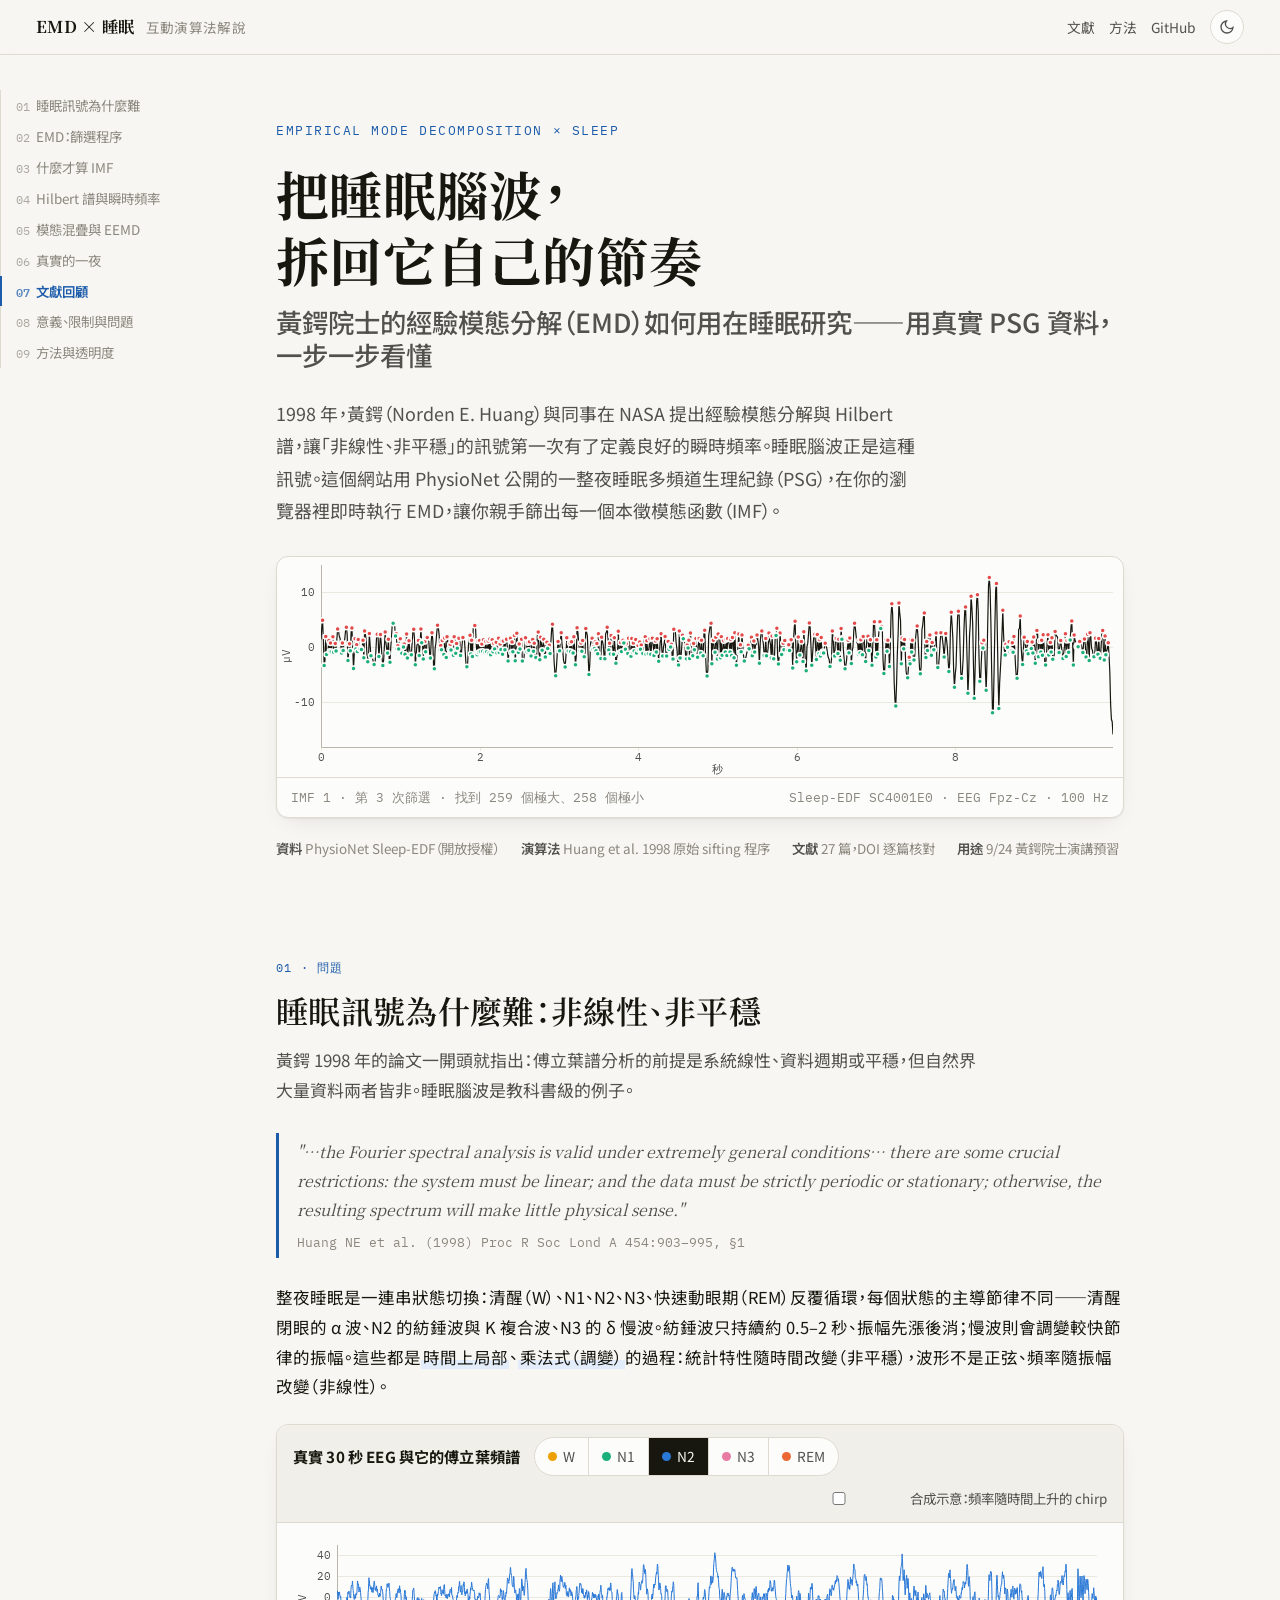
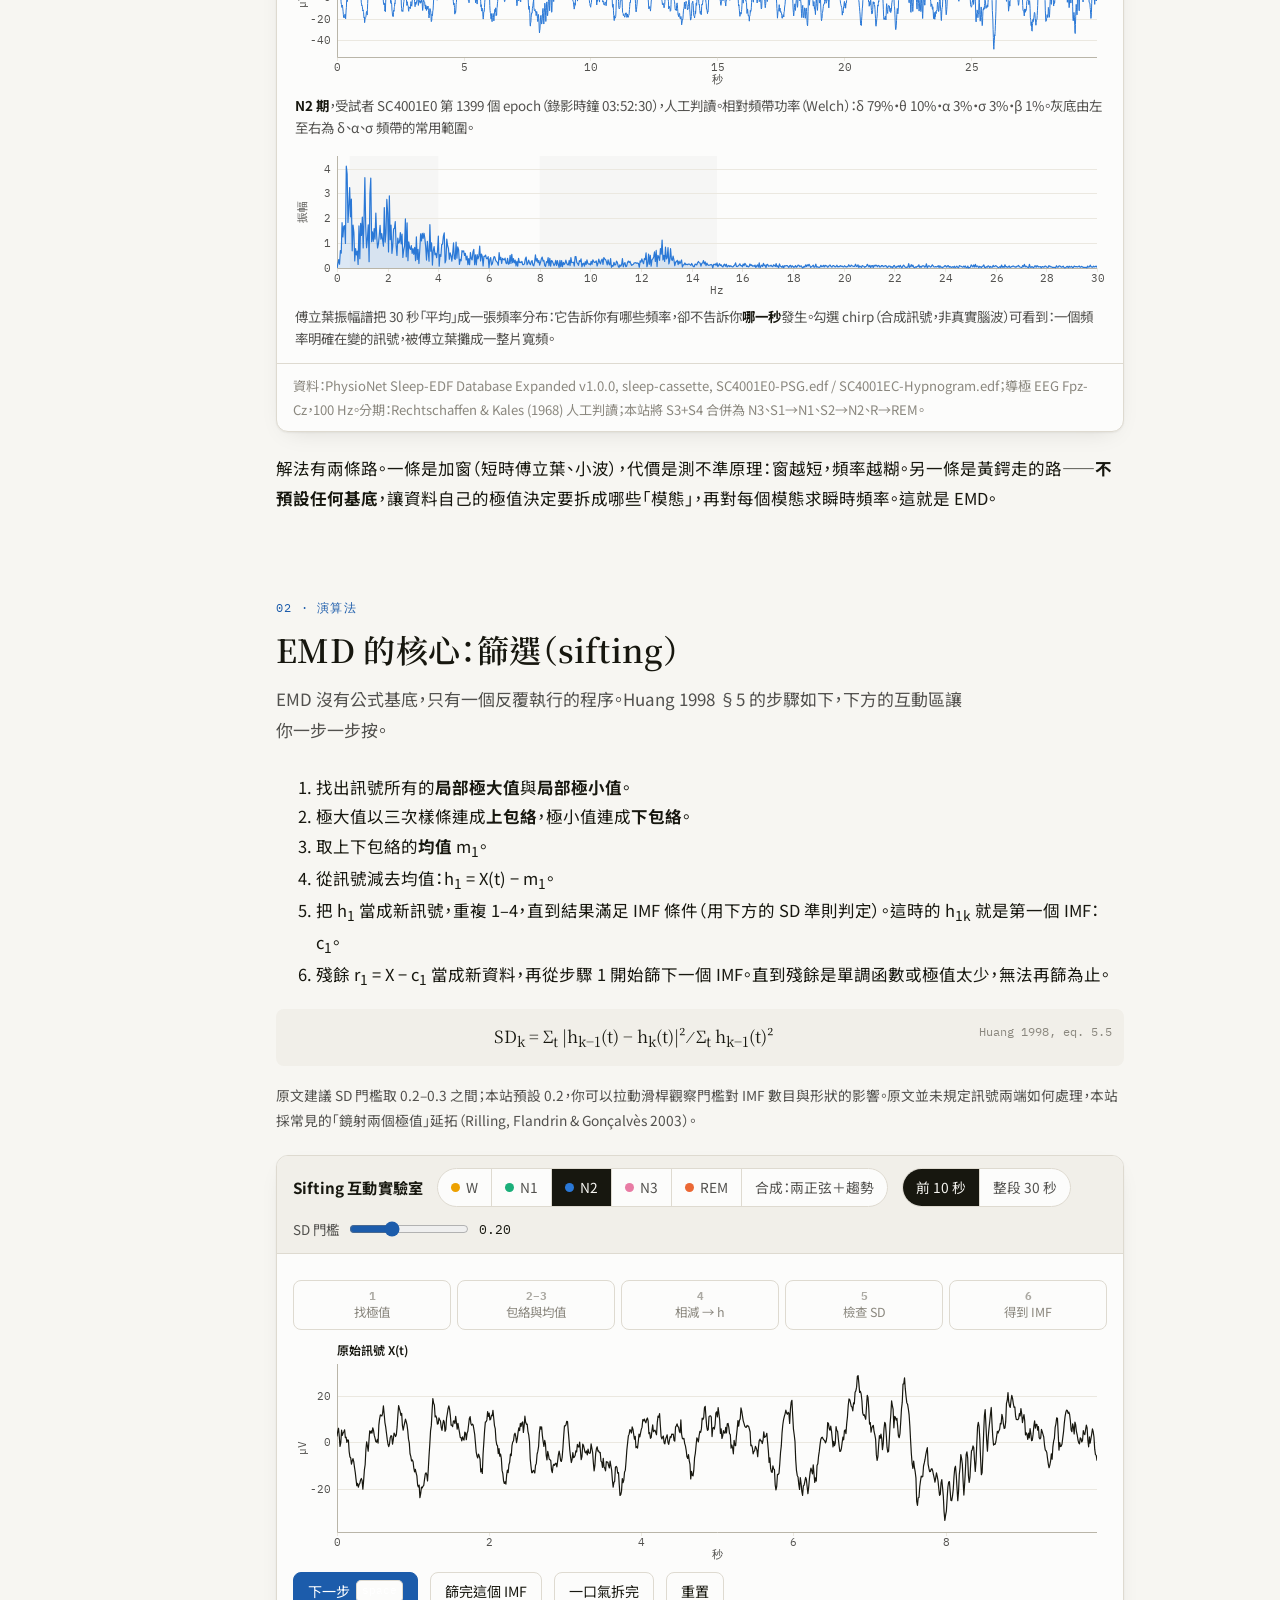
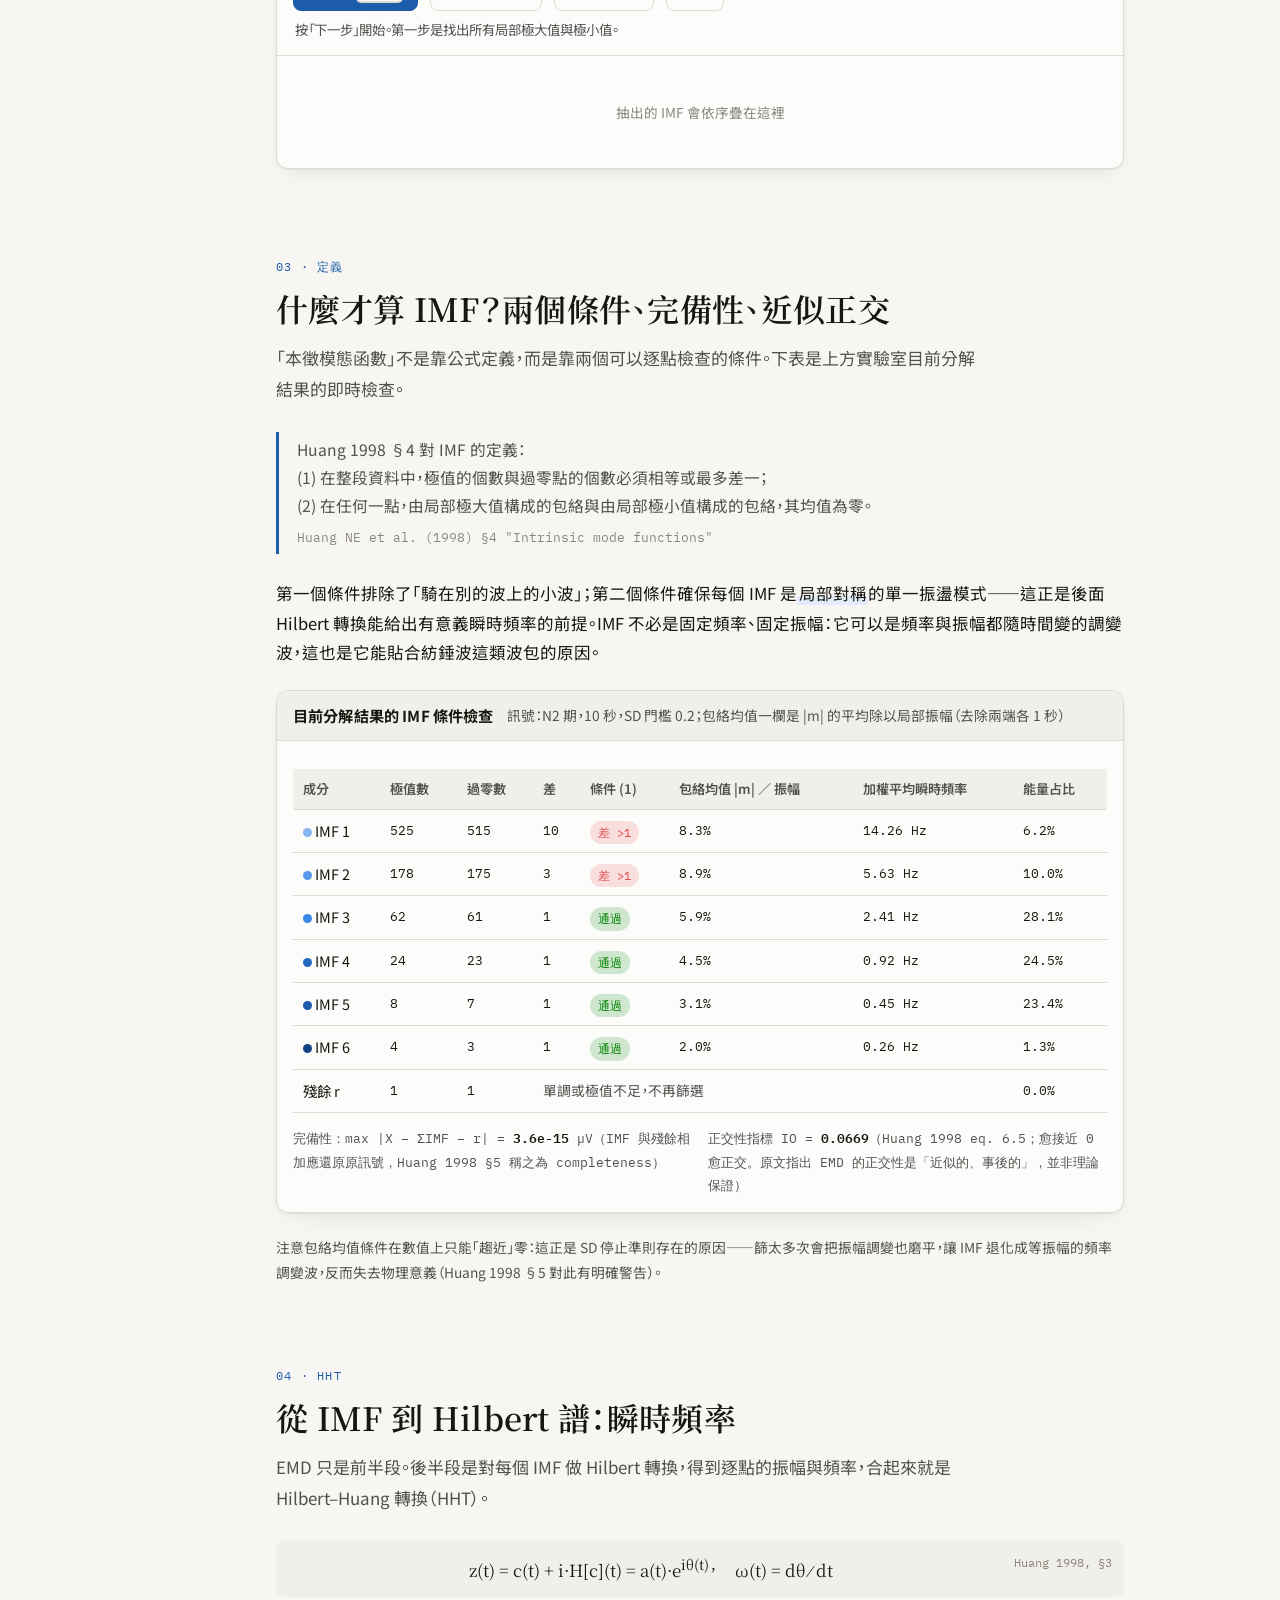
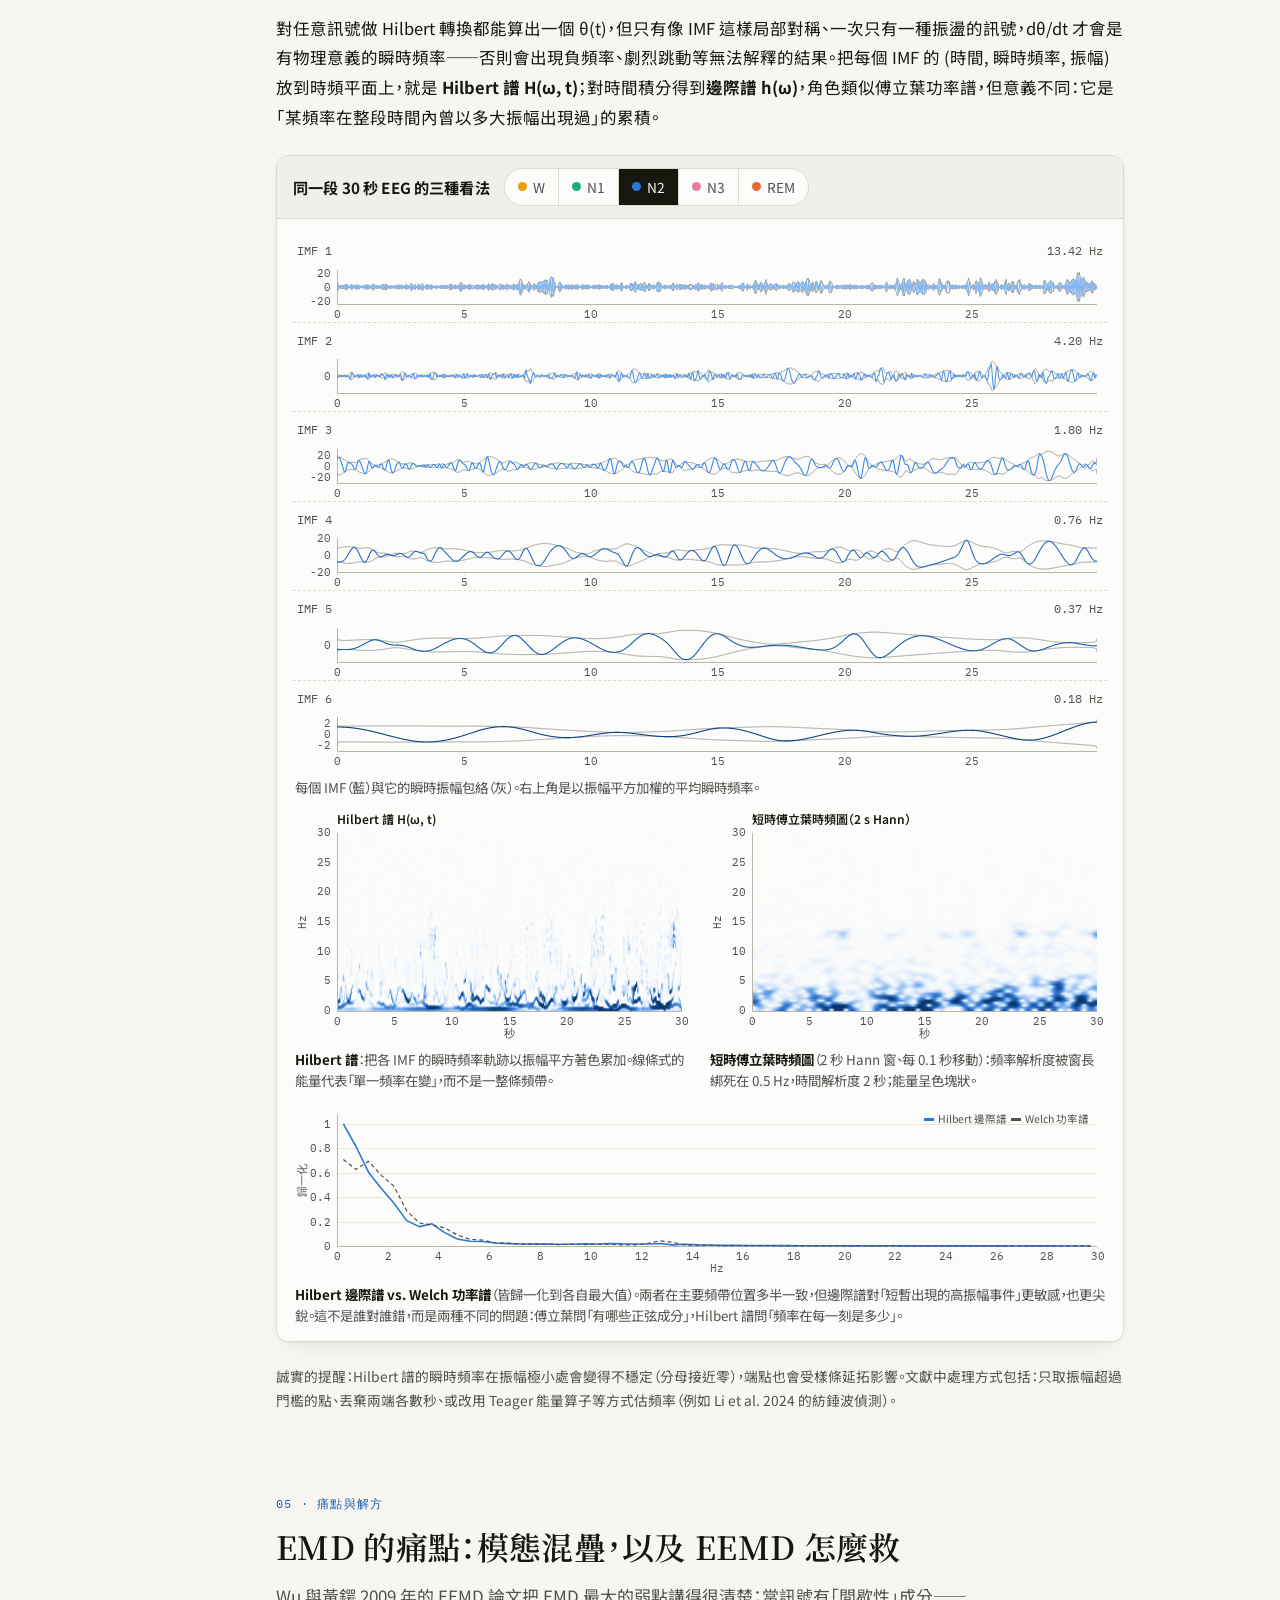
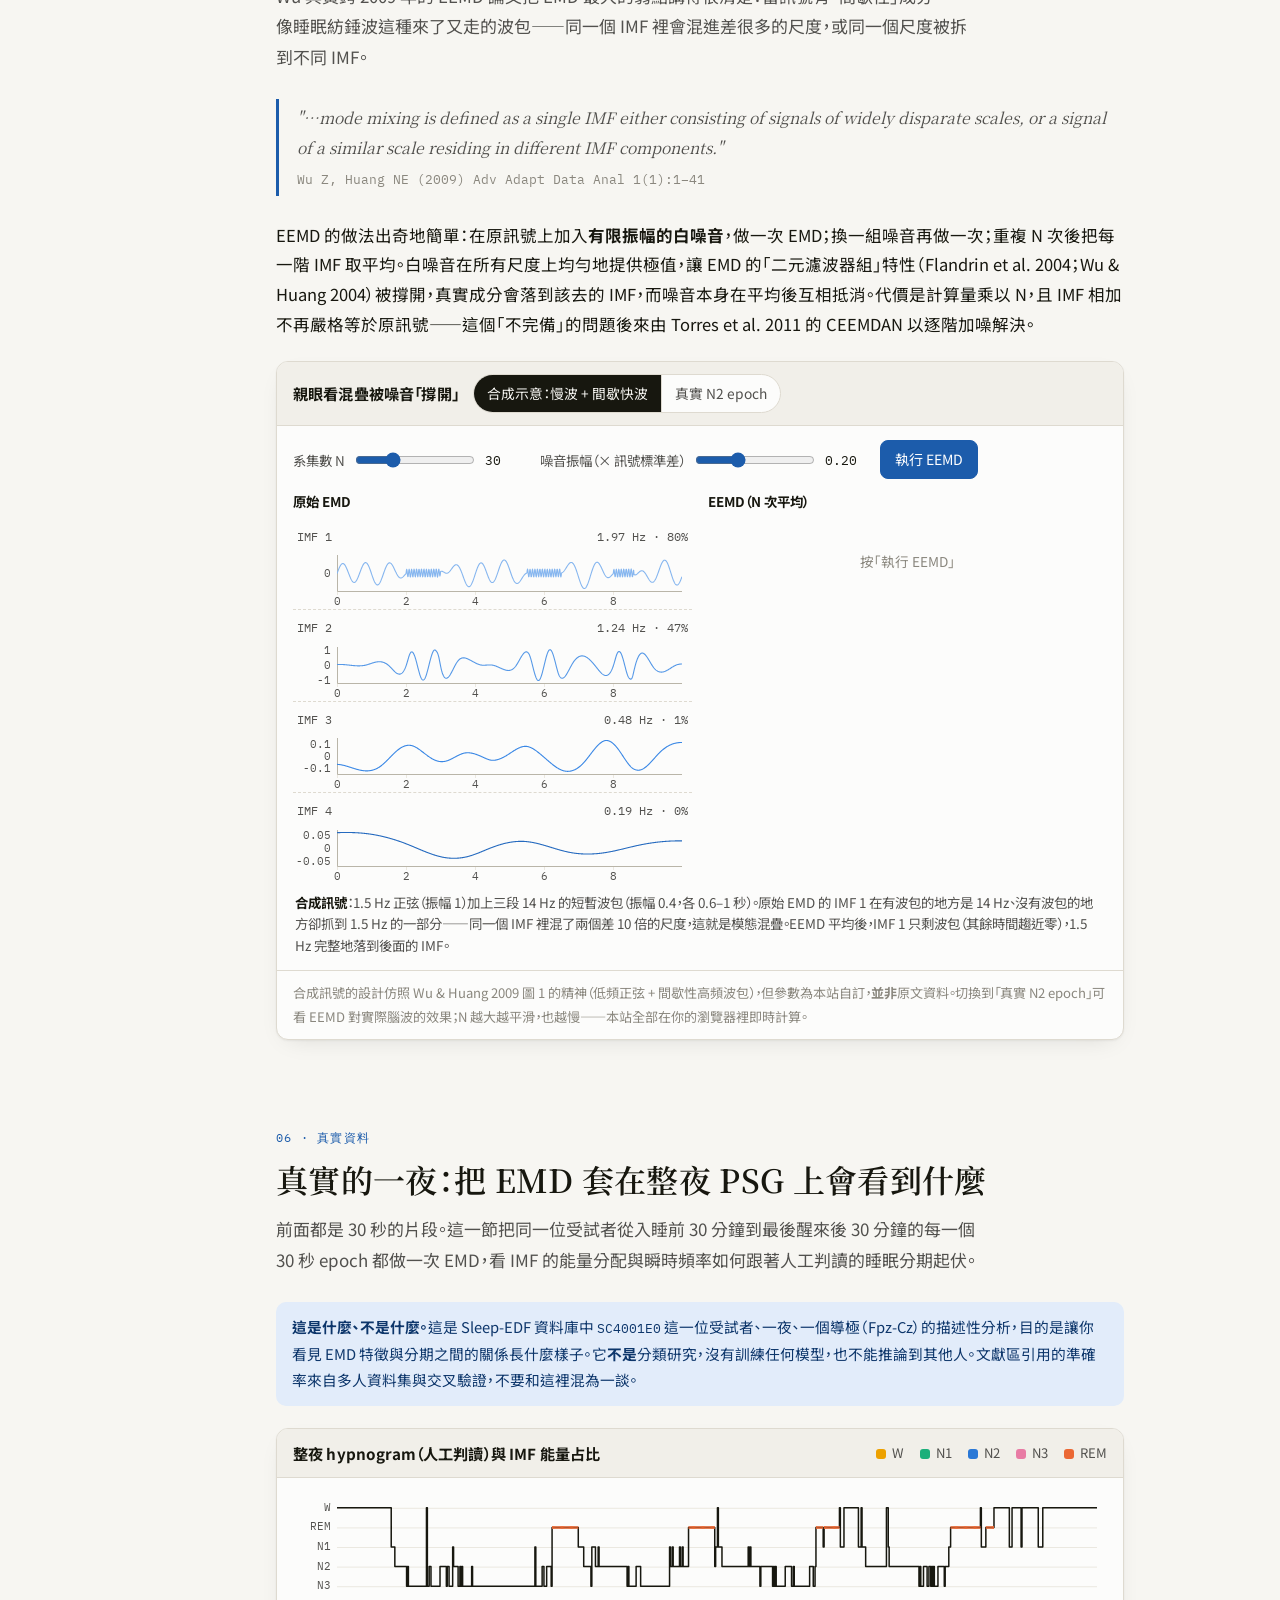
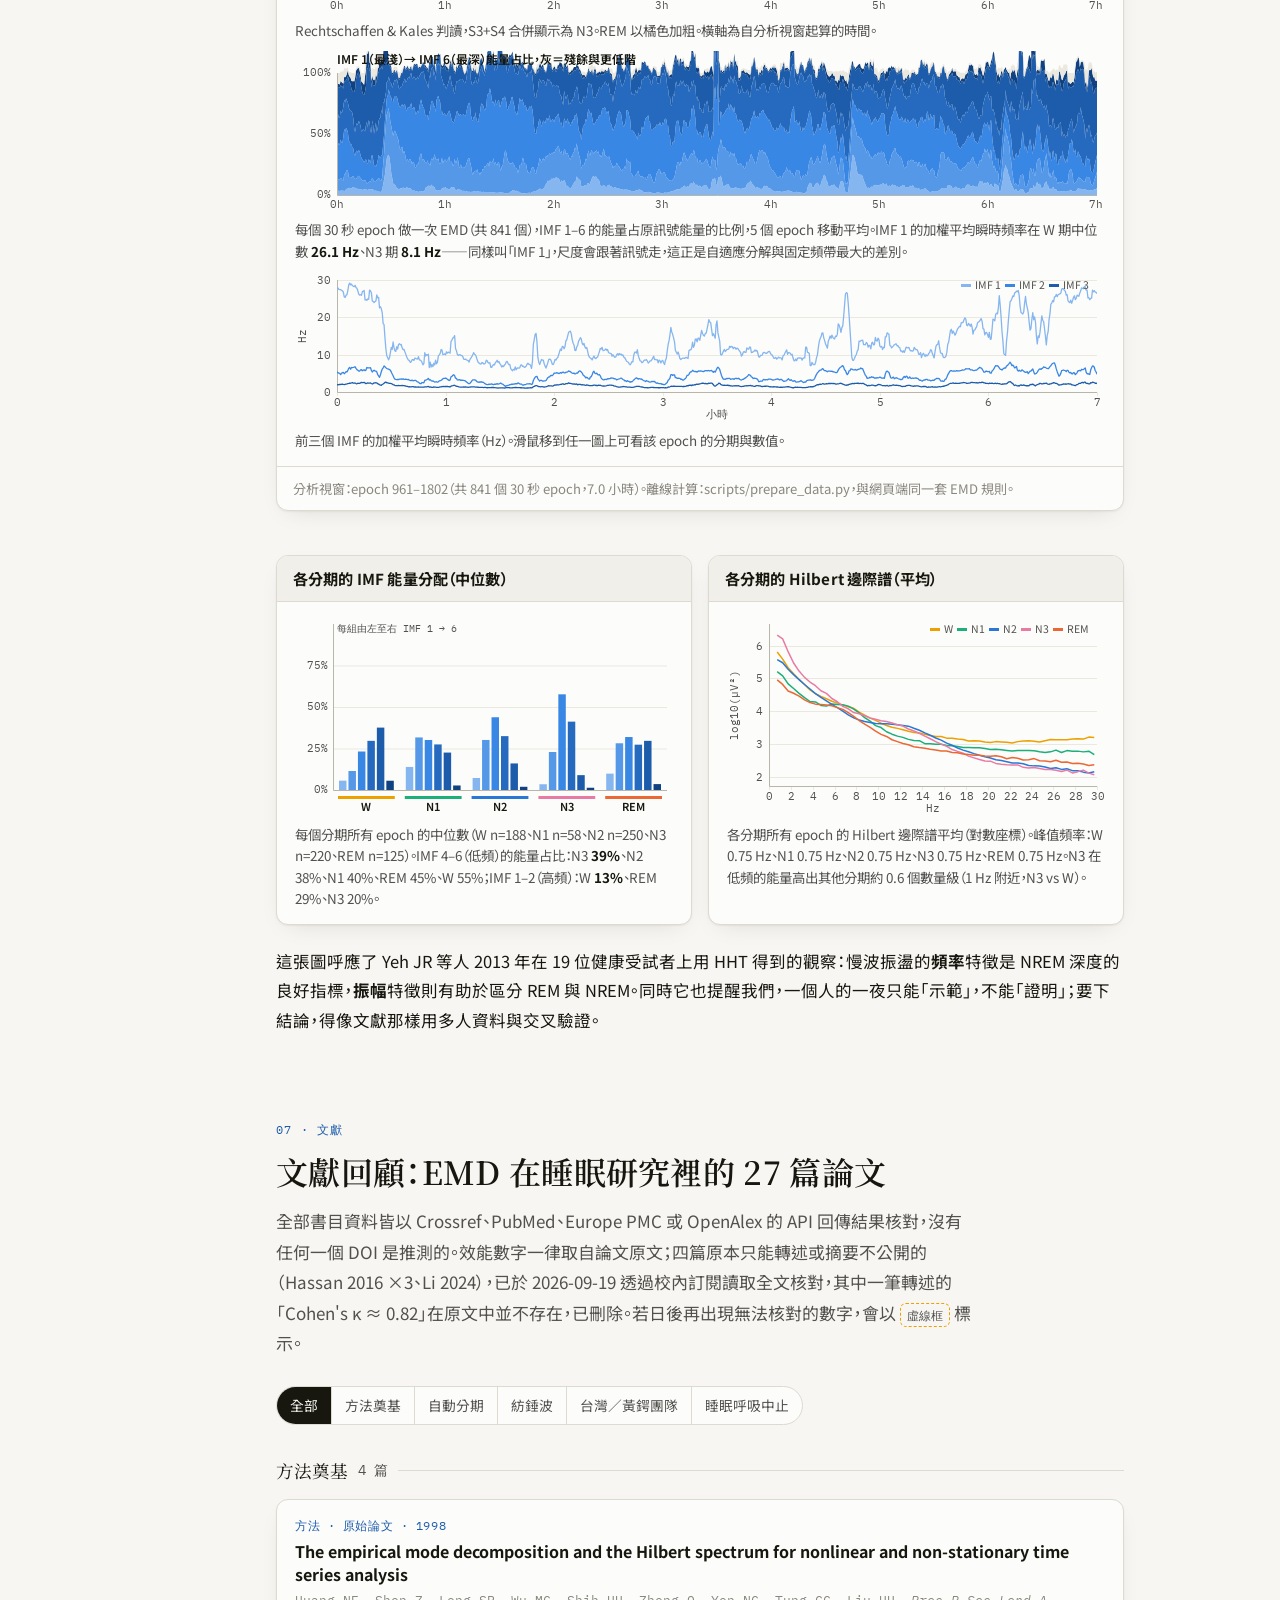
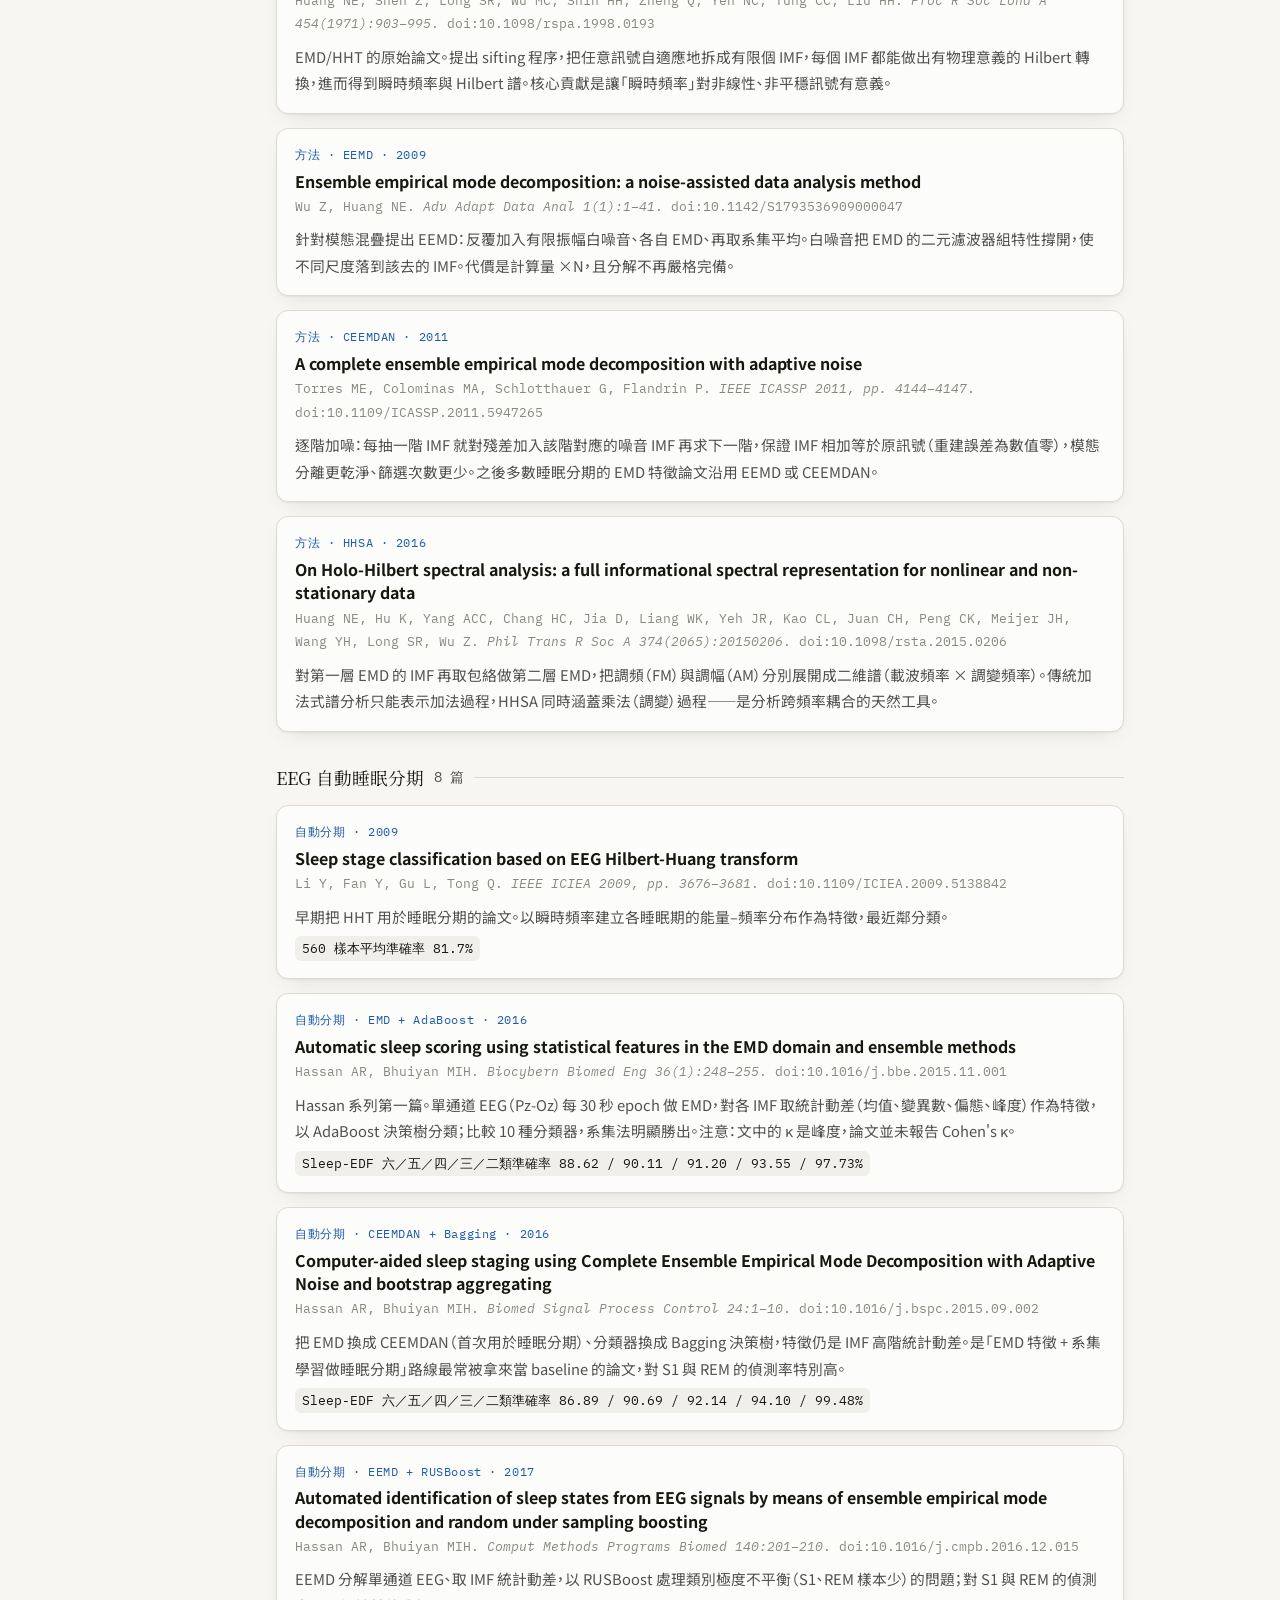
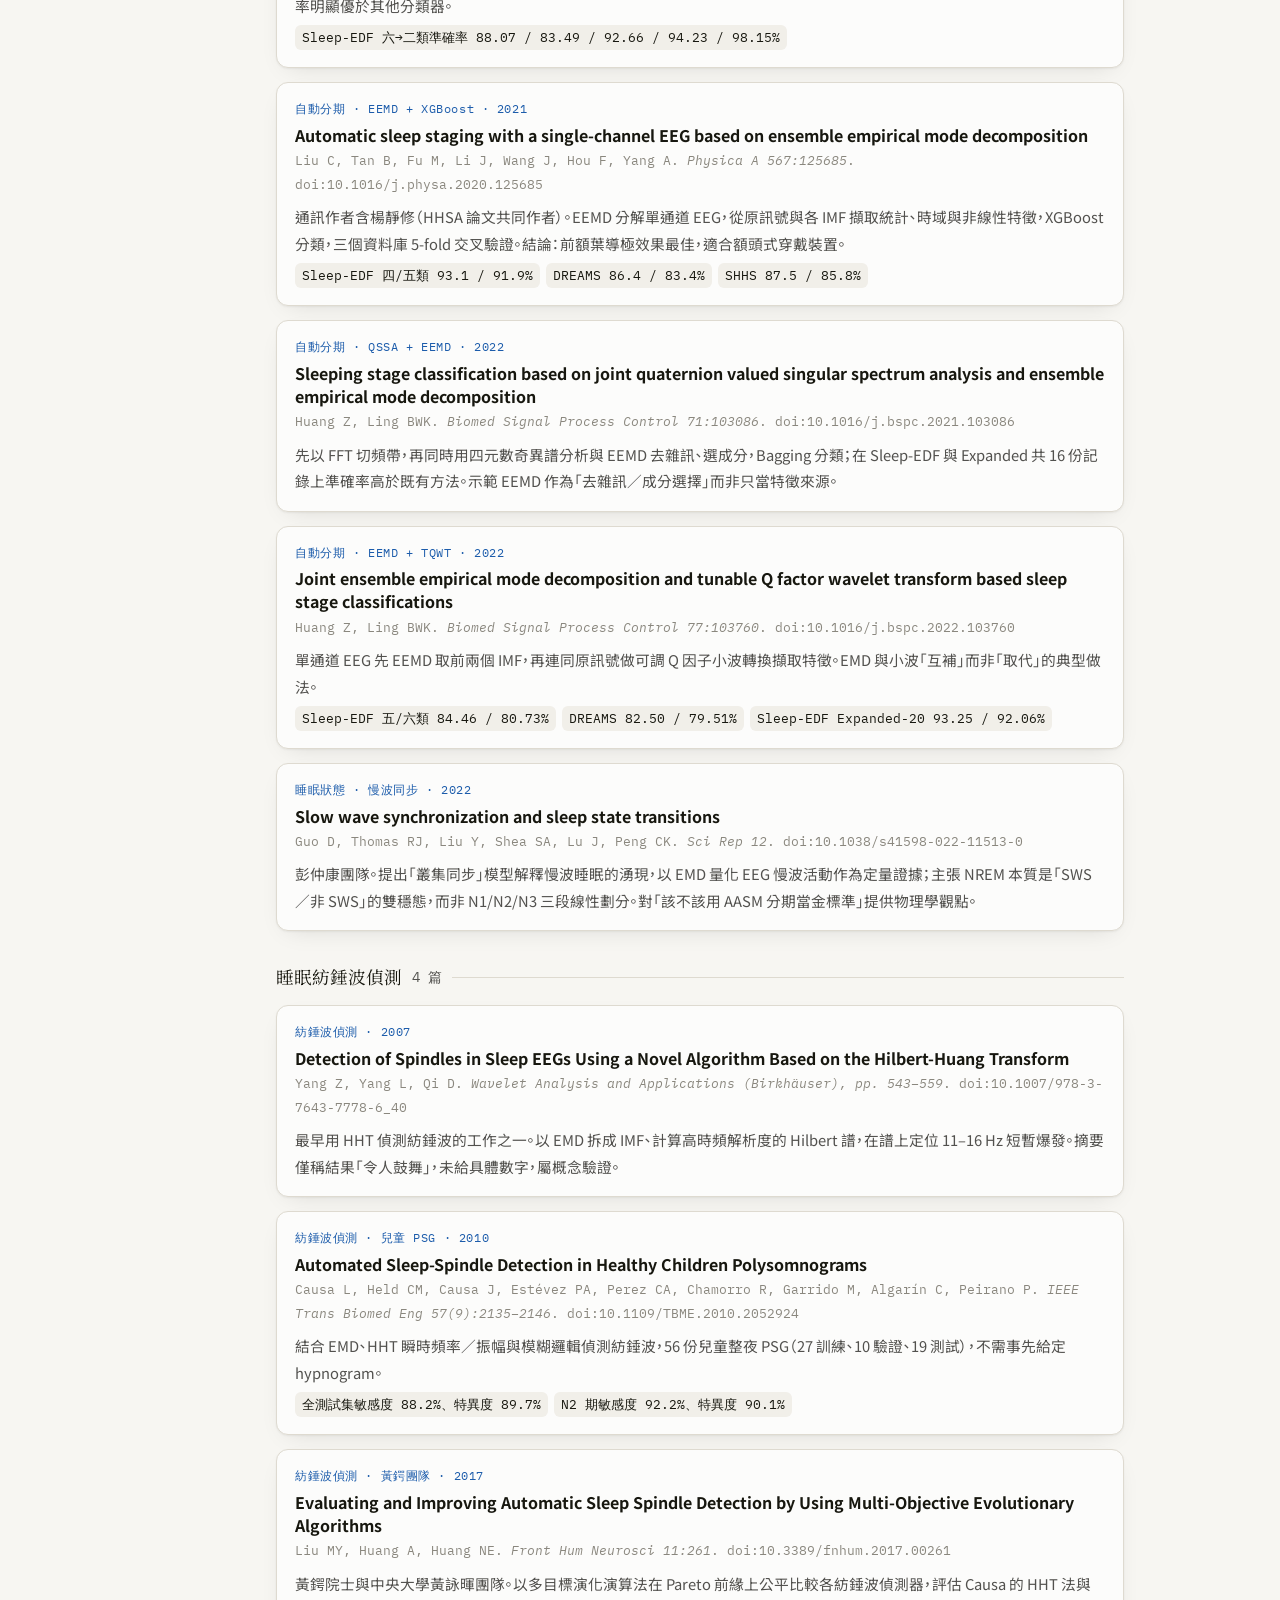
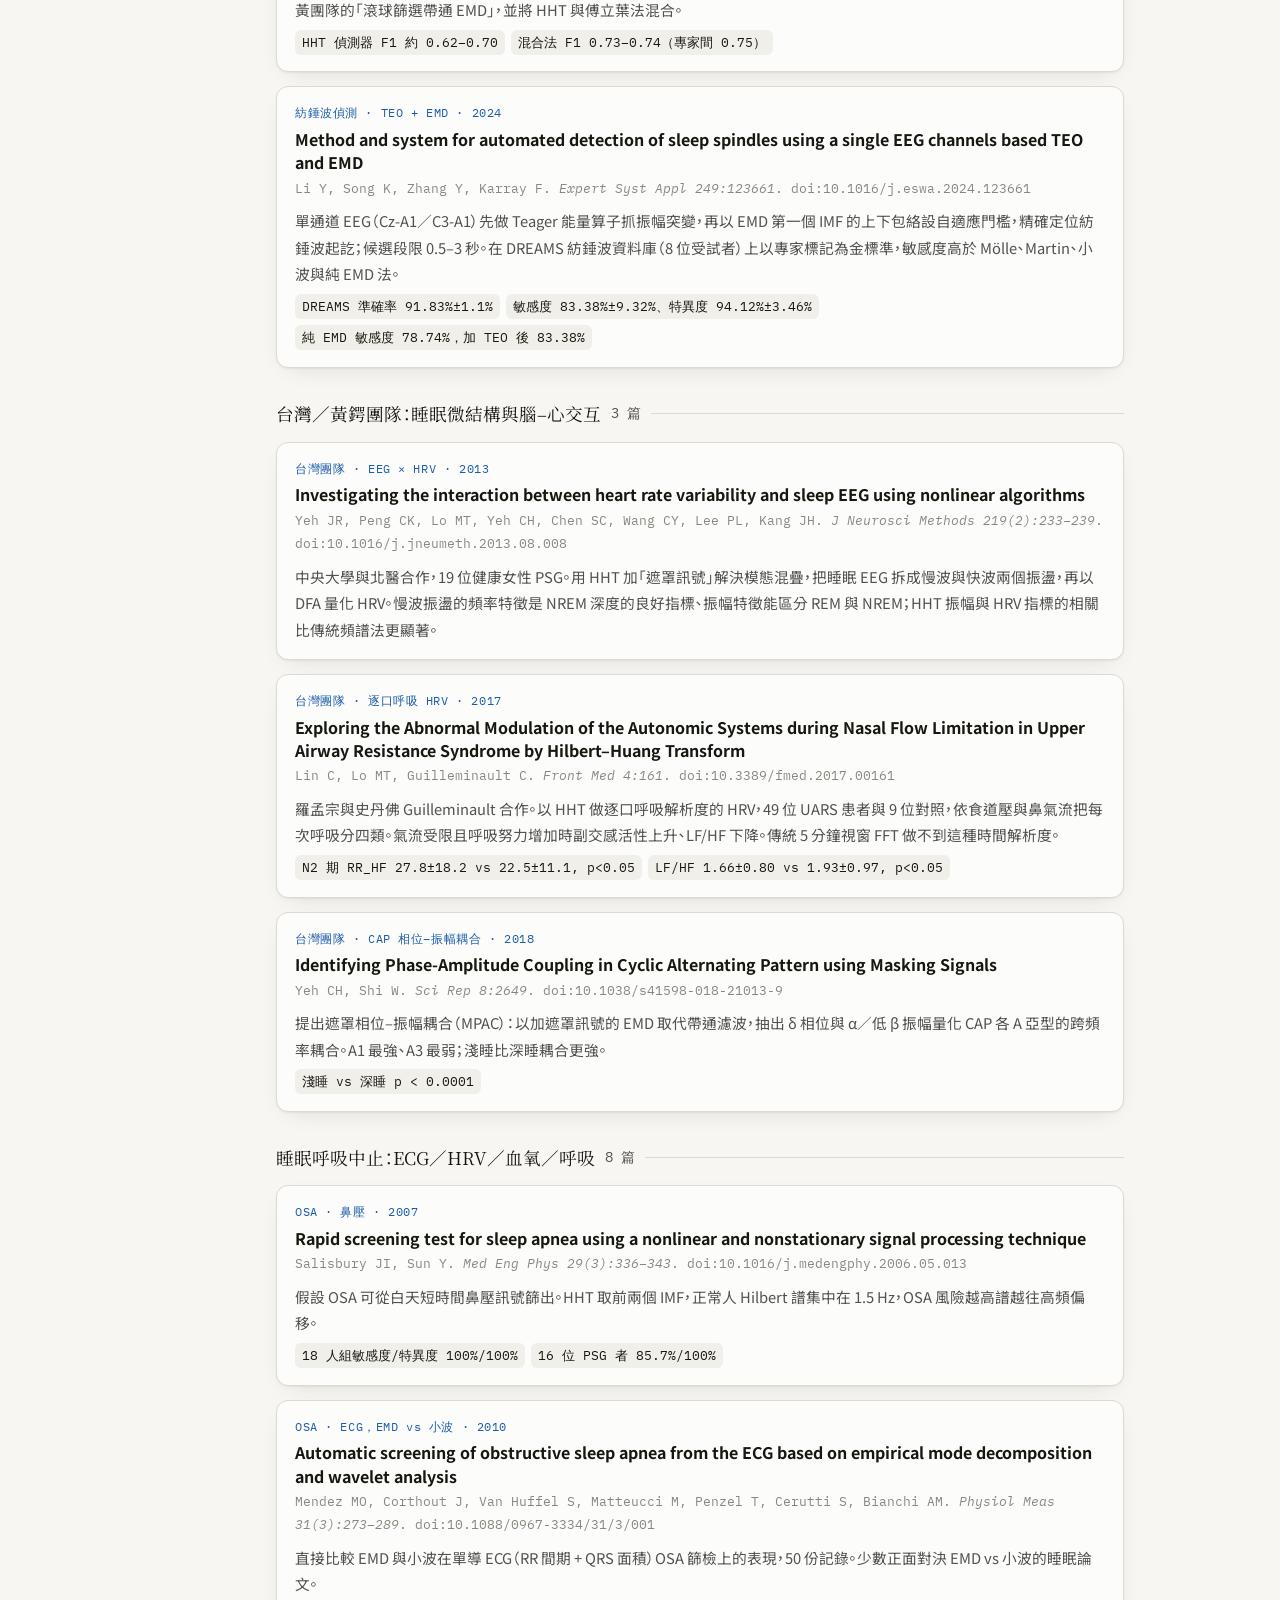
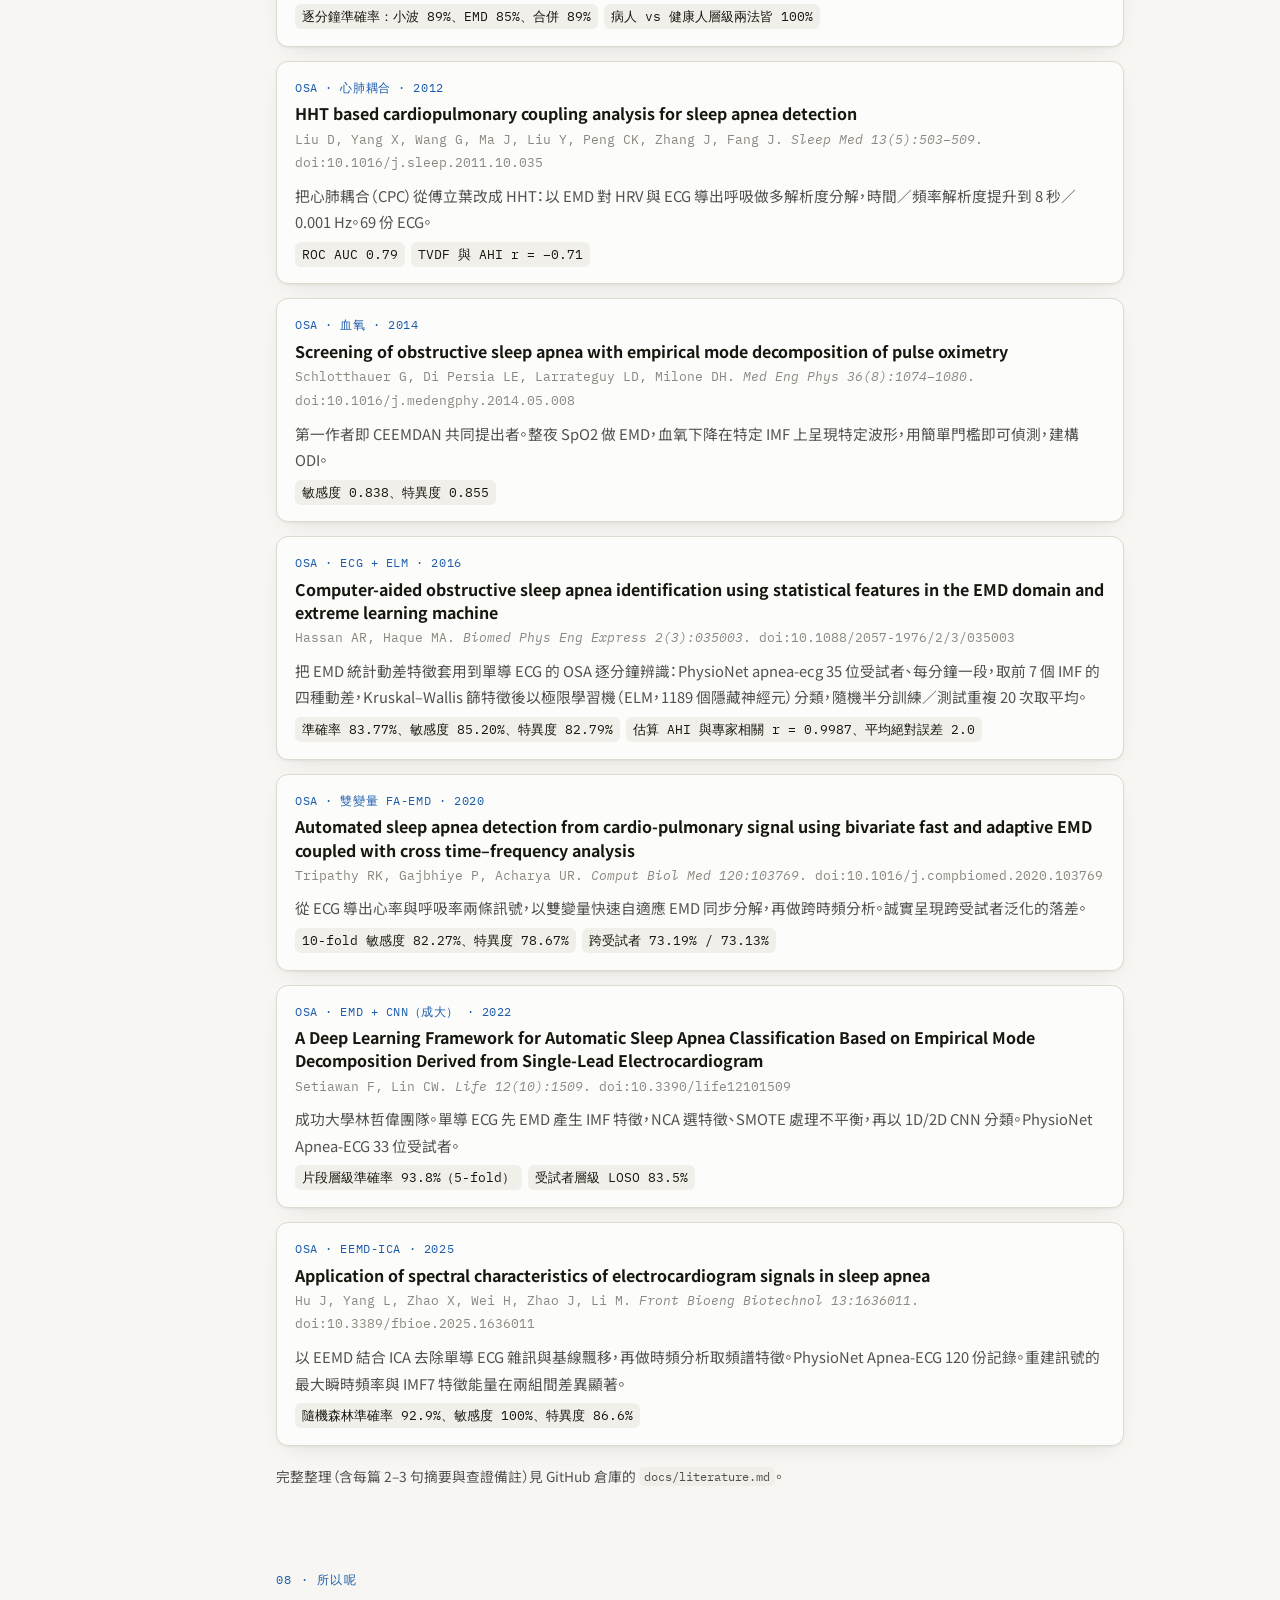
==== commit 008bff43: "文獻:Hassan 2016 三篇改以原文數字,移除不存在的 Cohen's κ 轉述,補 OSA 篇第二作者;網頁說明同步更新 Co-Authored-By: Claude Fable 5.1 <n" ====
--- a/index.html
+++ b/index.html
@@ -259,7 +259,7 @@
 <section class="chapter fade" id="lit" data-title="文獻回顧">
   <div class="kicker">07 · 文獻</div>
   <h2>文獻回顧：EMD 在睡眠研究裡的 27 篇論文</h2>
-  <p class="intro">全部書目資料皆以 Crossref、PubMed、Europe PMC 或 OpenAlex 的 API 回傳結果核對，沒有任何一個 DOI 是推測的。凡是效能數字來自後續文獻轉述、或原始摘要無法取得者，都以<span class="num flag" style="display:inline-block;font-family:var(--font-mono);font-size:.78rem;border:1px dashed var(--series-4);padding:0 6px;border-radius:6px;margin:0 4px">虛線框</span>標示。</p>
+  <p class="intro">全部書目資料皆以 Crossref、PubMed、Europe PMC 或 OpenAlex 的 API 回傳結果核對，沒有任何一個 DOI 是推測的。效能數字一律取自論文原文；四篇原本只能轉述或摘要不公開的（Hassan 2016 ×3、Li 2024），已於 2026-09-19 透過校內訂閱讀取全文核對，其中一筆轉述的「Cohen's κ ≈ 0.82」在原文中並不存在，已刪除。若日後再出現無法核對的數字，會以<span class="num flag" style="display:inline-block;font-family:var(--font-mono);font-size:.78rem;border:1px dashed var(--series-4);padding:0 6px;border-radius:6px;margin:0 4px">虛線框</span>標示。</p>
   <div class="controls" style="margin-bottom:6px">
     <div class="seg" id="lit-filter" role="group">
       <button class="active" data-v="all">全部</button>
@@ -351,7 +351,7 @@
   <p class="small">這份作業要求「認真跟 AI 討論」。以下是討論中真正改變了做法的幾個節點，按時間順序。</p>
   <ol class="small" style="line-height:1.9">
     <li><strong>示範資料要真實，不要合成。</strong>最初的計畫是用正弦波疊出「像 N2 的訊號」。討論後決定：解釋一個「讓資料自己說話」的演算法，卻餵它人造資料，說服力不足；改用 PhysioNet 公開的整夜 PSG，並把選 epoch 的規則寫成程式、公開參數。合成訊號只留在兩處概念示意（chirp、間歇快波），且明確標示。</li>
-    <li><strong>有多少證據說多少話。</strong>文獻由 AI 先搜尋，再逐篇用 Crossref／PubMed API 核對 DOI；查不到原始摘要的數字一律標「轉述／待確認」而不是拿掉或美化。這也是為什麼文獻區會出現虛線框。</li>
+    <li><strong>有多少證據說多少話。</strong>文獻由 AI 先搜尋，再逐篇用 Crossref／PubMed API 核對 DOI；查不到原始摘要的數字先標「轉述／待確認」而不是拿掉或美化，之後再用學校訂閱讀全文逐一核實——結果真的抓到一個轉述錯誤（把峰度 κ 當成 Cohen's κ）。</li>
     <li><strong>演算法以原文為準。</strong>SD 準則、IMF 兩條件、正交性指標都回到 Huang 1998 的章節與式號；原文沒規定的（端點處理）明說是實作選擇。</li>
     <li><strong>把限制做成互動。</strong>與其用文字寫「EMD 有可重現性問題」，不如給一個 SD 滑桿讓人親手拉出不同結果；與其寫「模態混疊」，不如讓人看噪音把它撐開。</li>
     <li><strong>整夜資料只做描述，不做分類。</strong>一個人一夜的資料訓練分類器沒有意義，也容易誤導；所以第 6 節只呈現特徵與分期的關係，並在顯眼處寫明它不是什麼。</li>
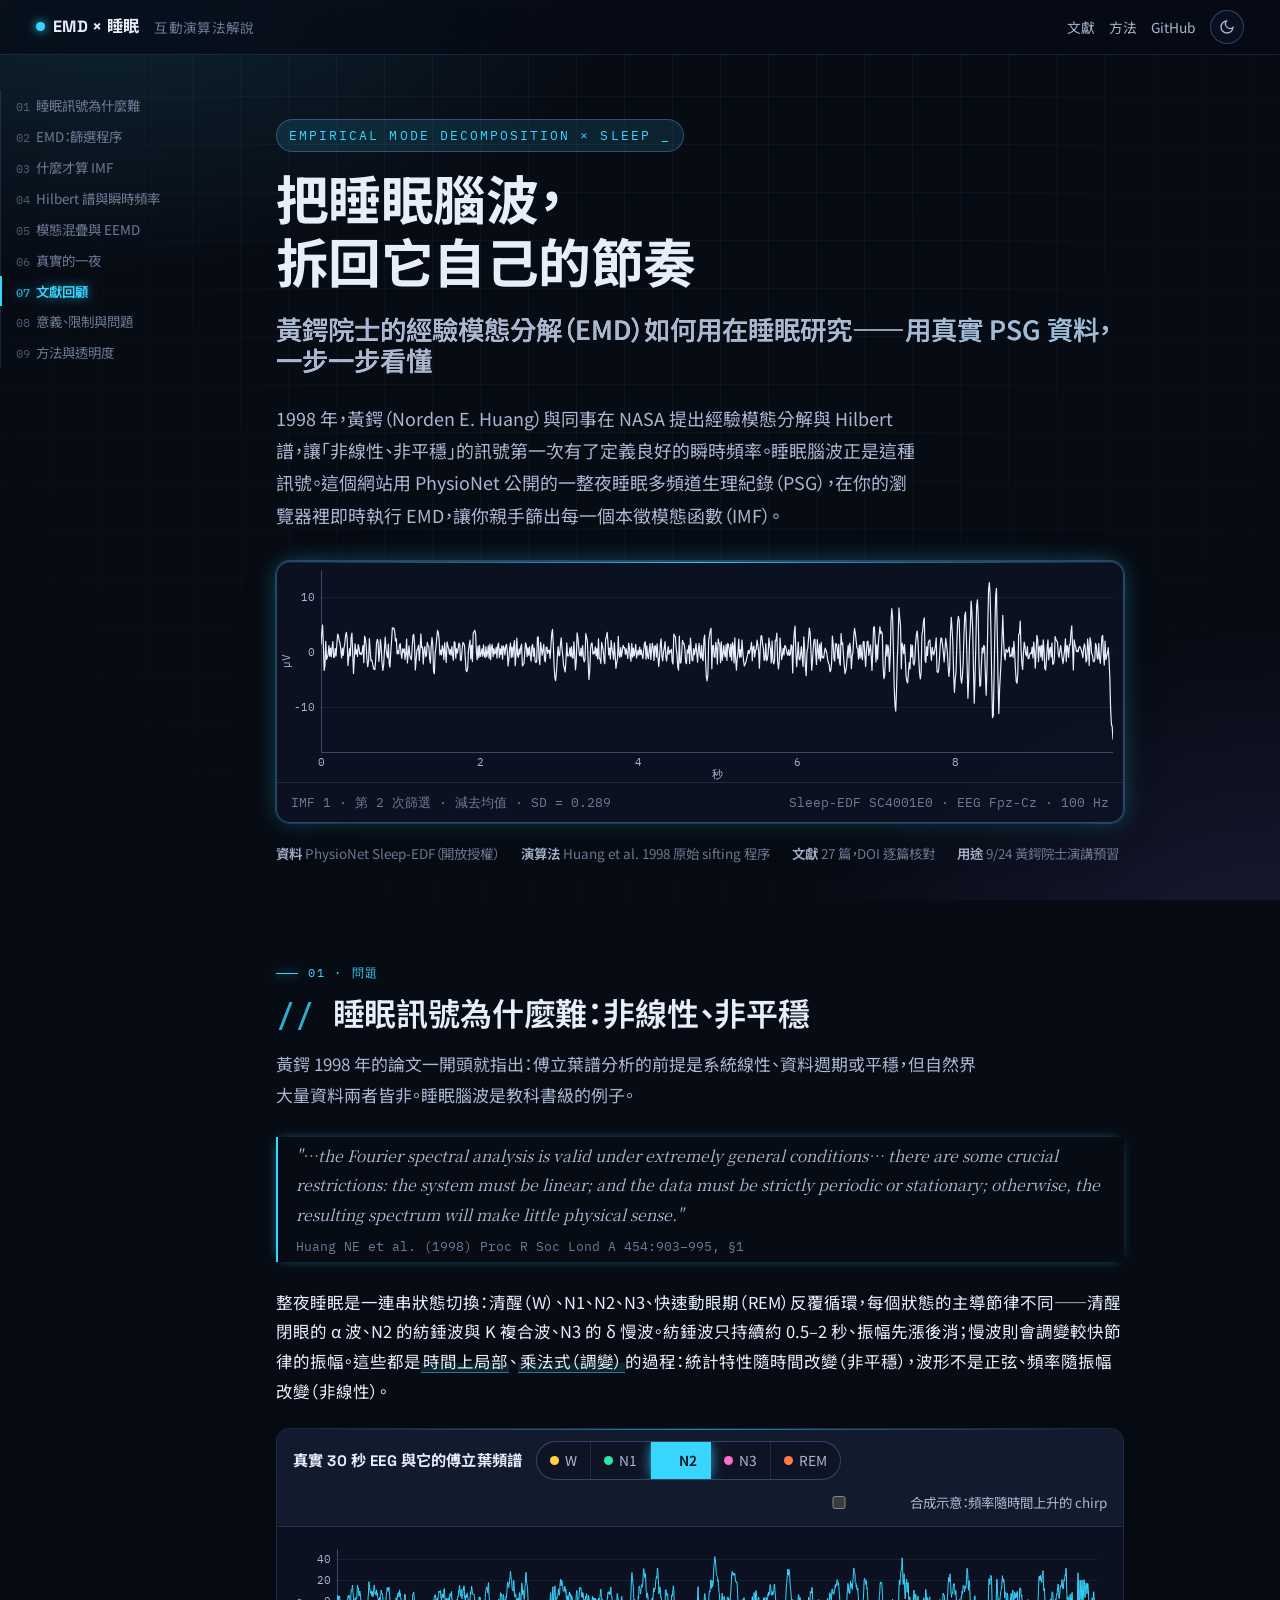
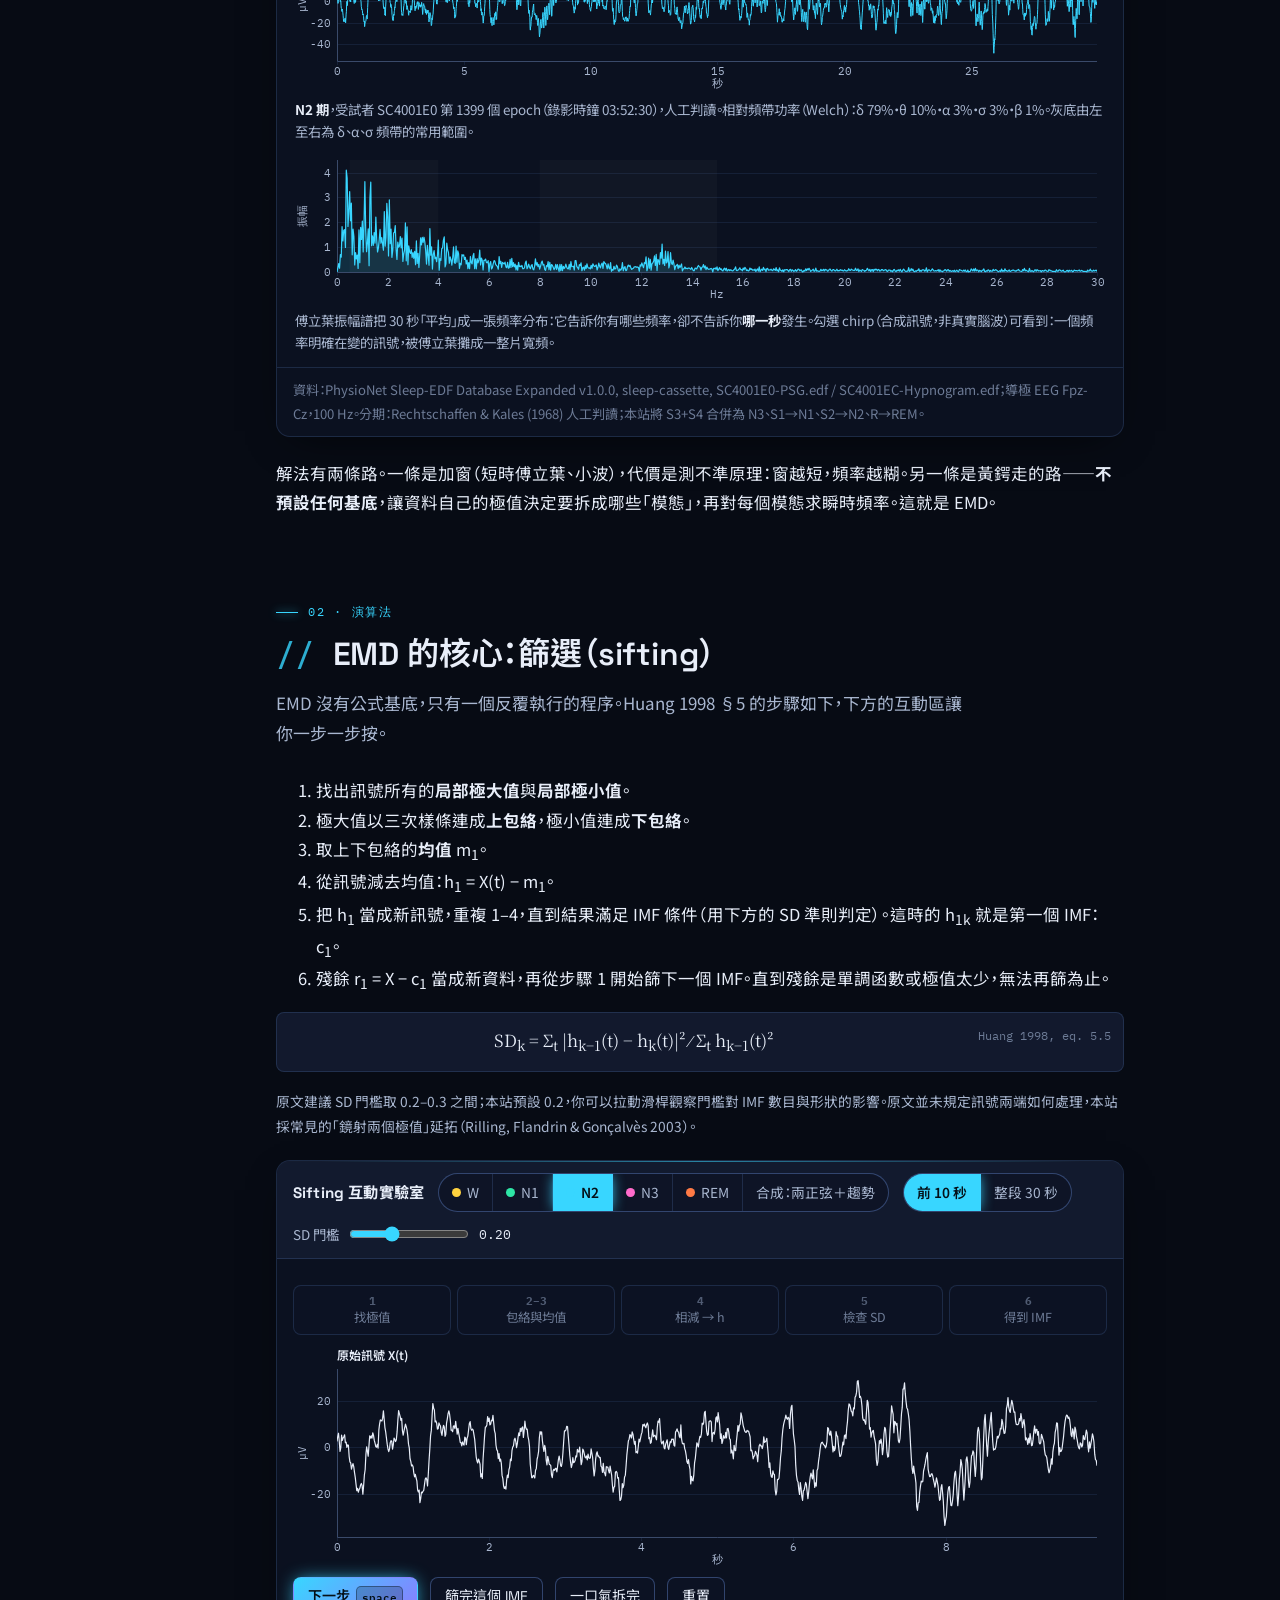
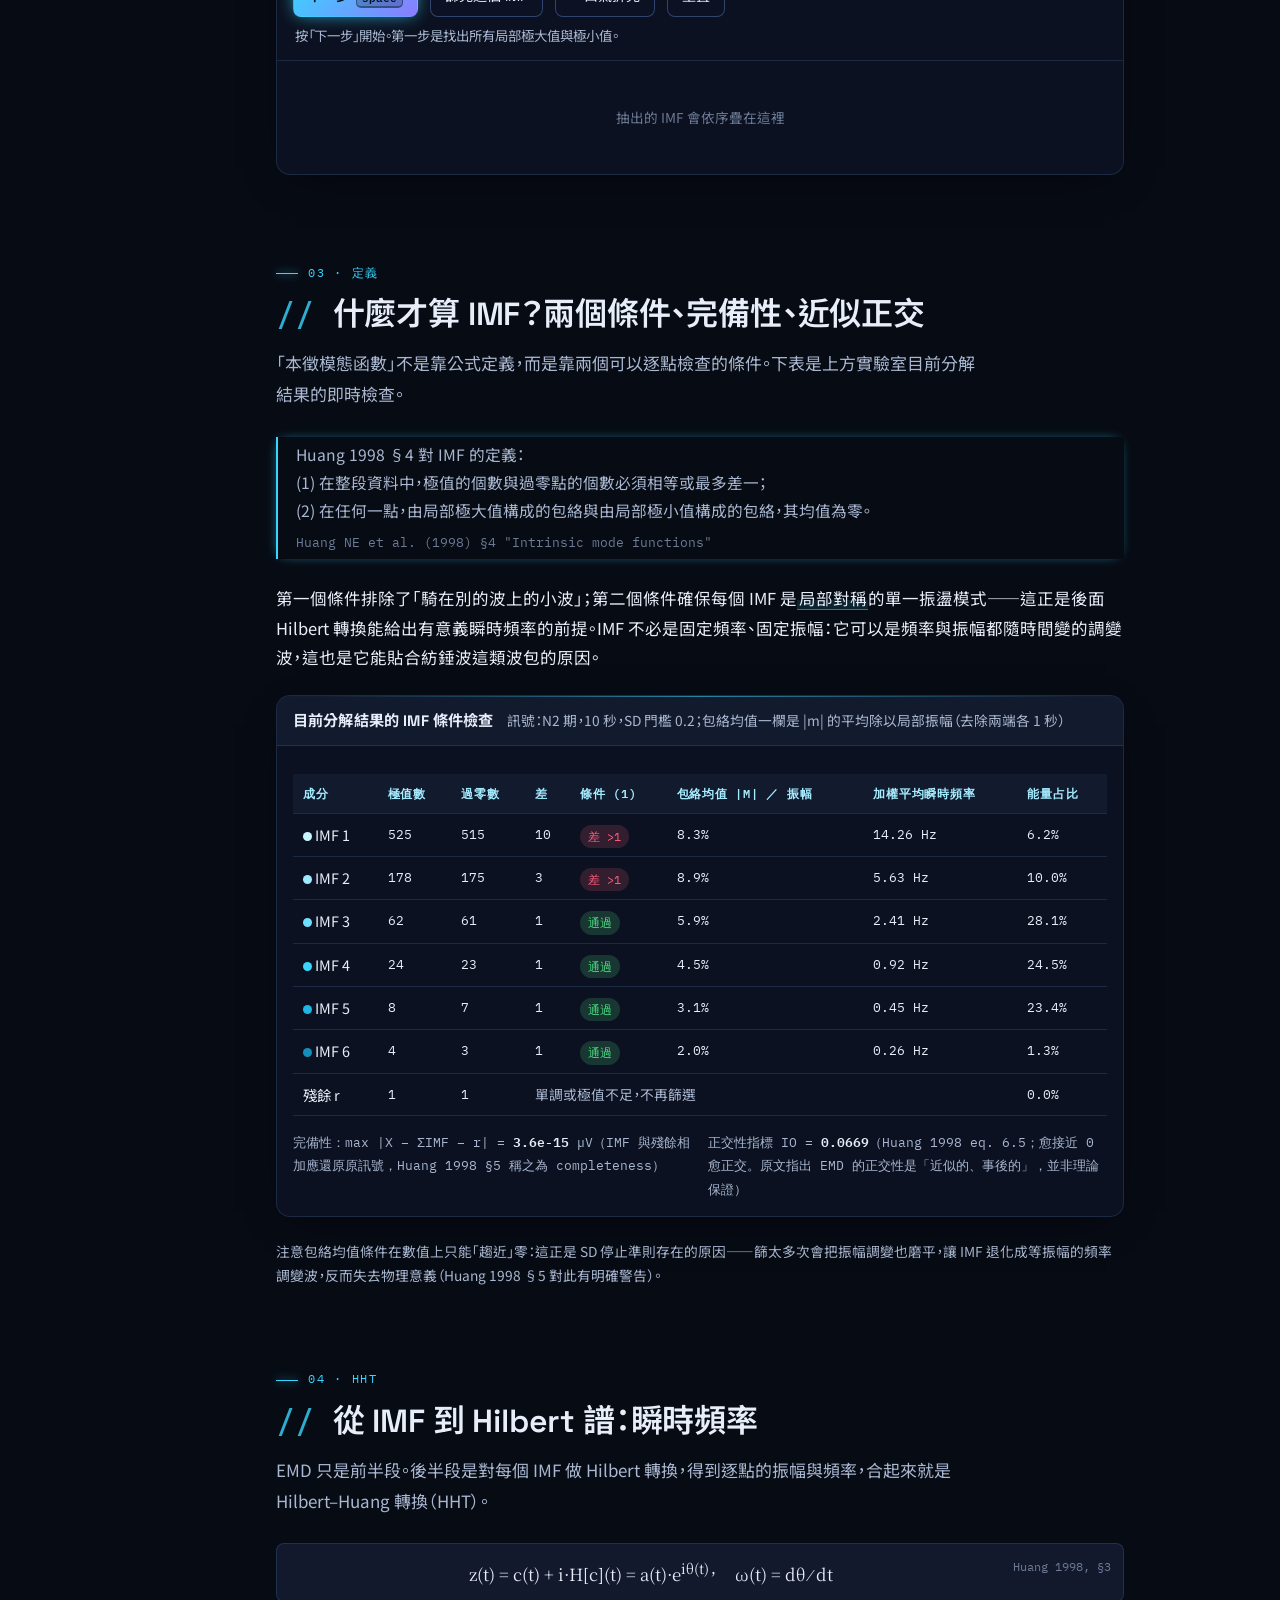
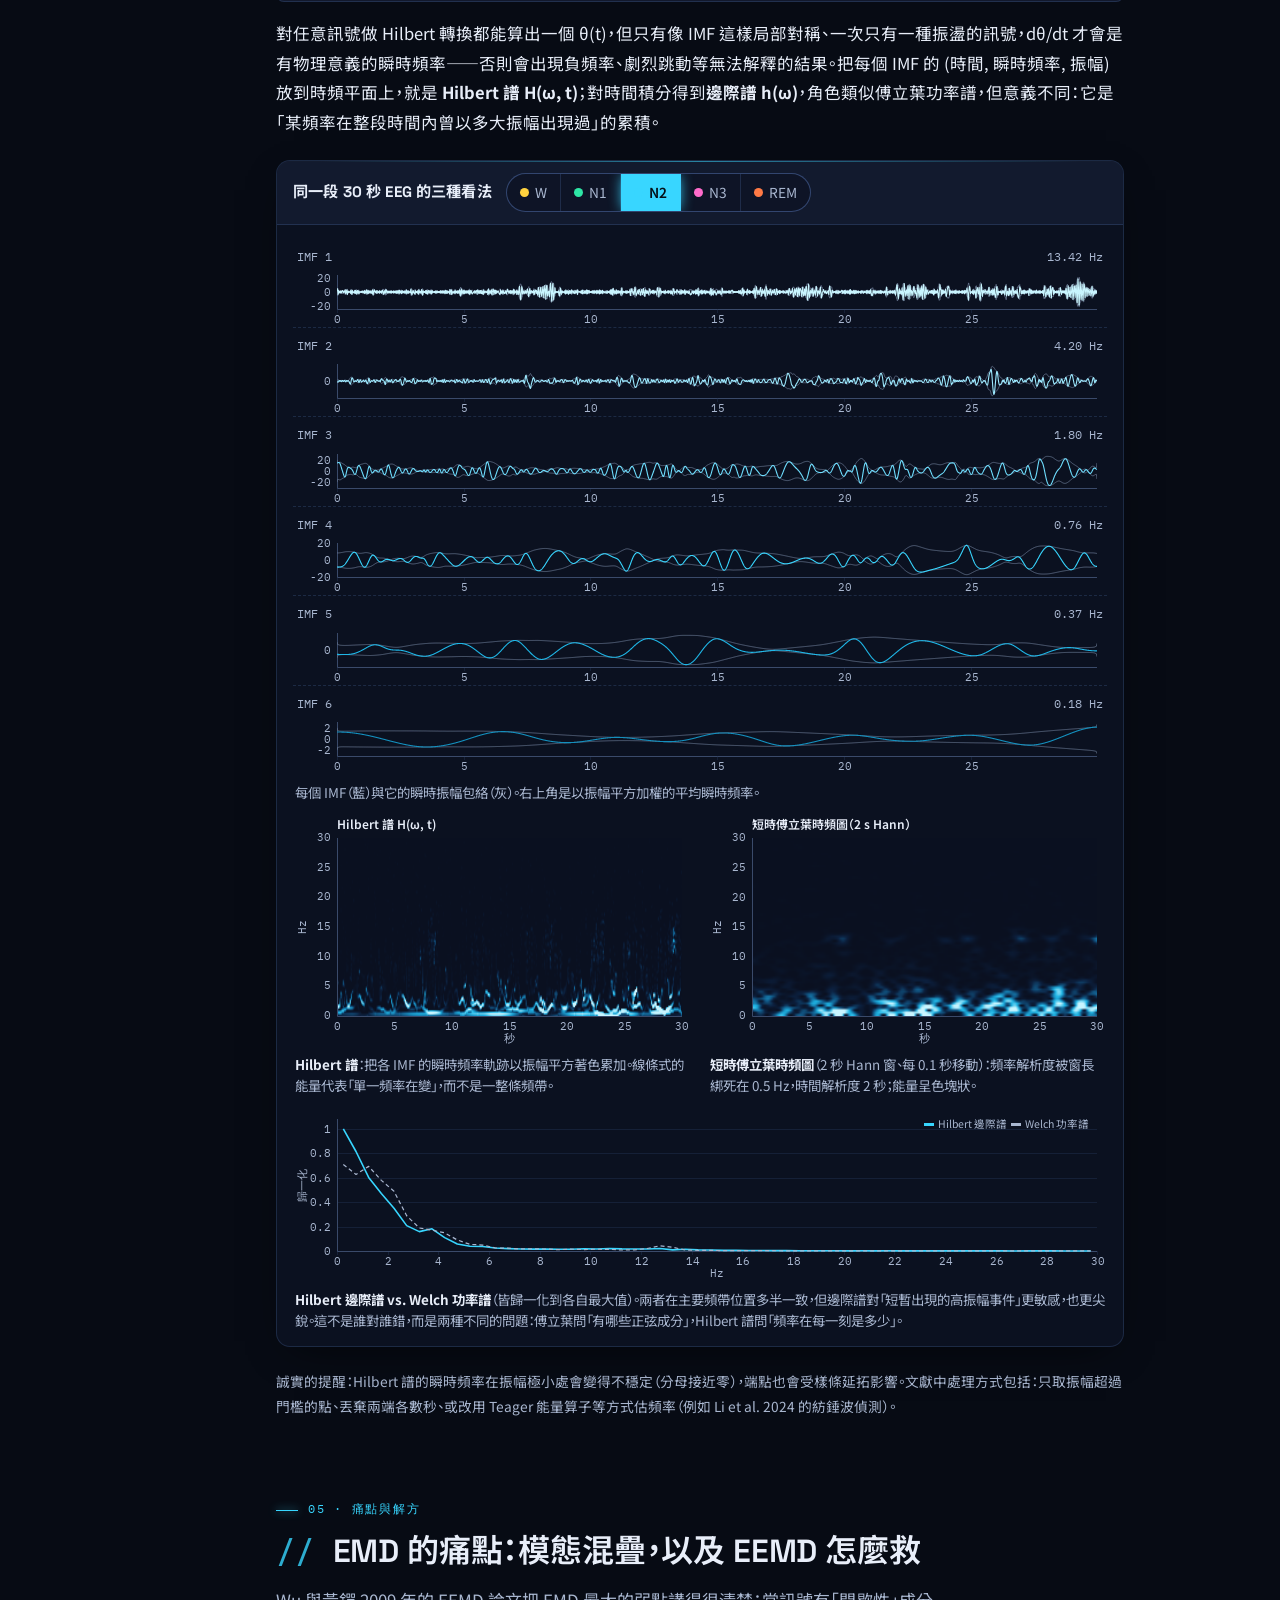
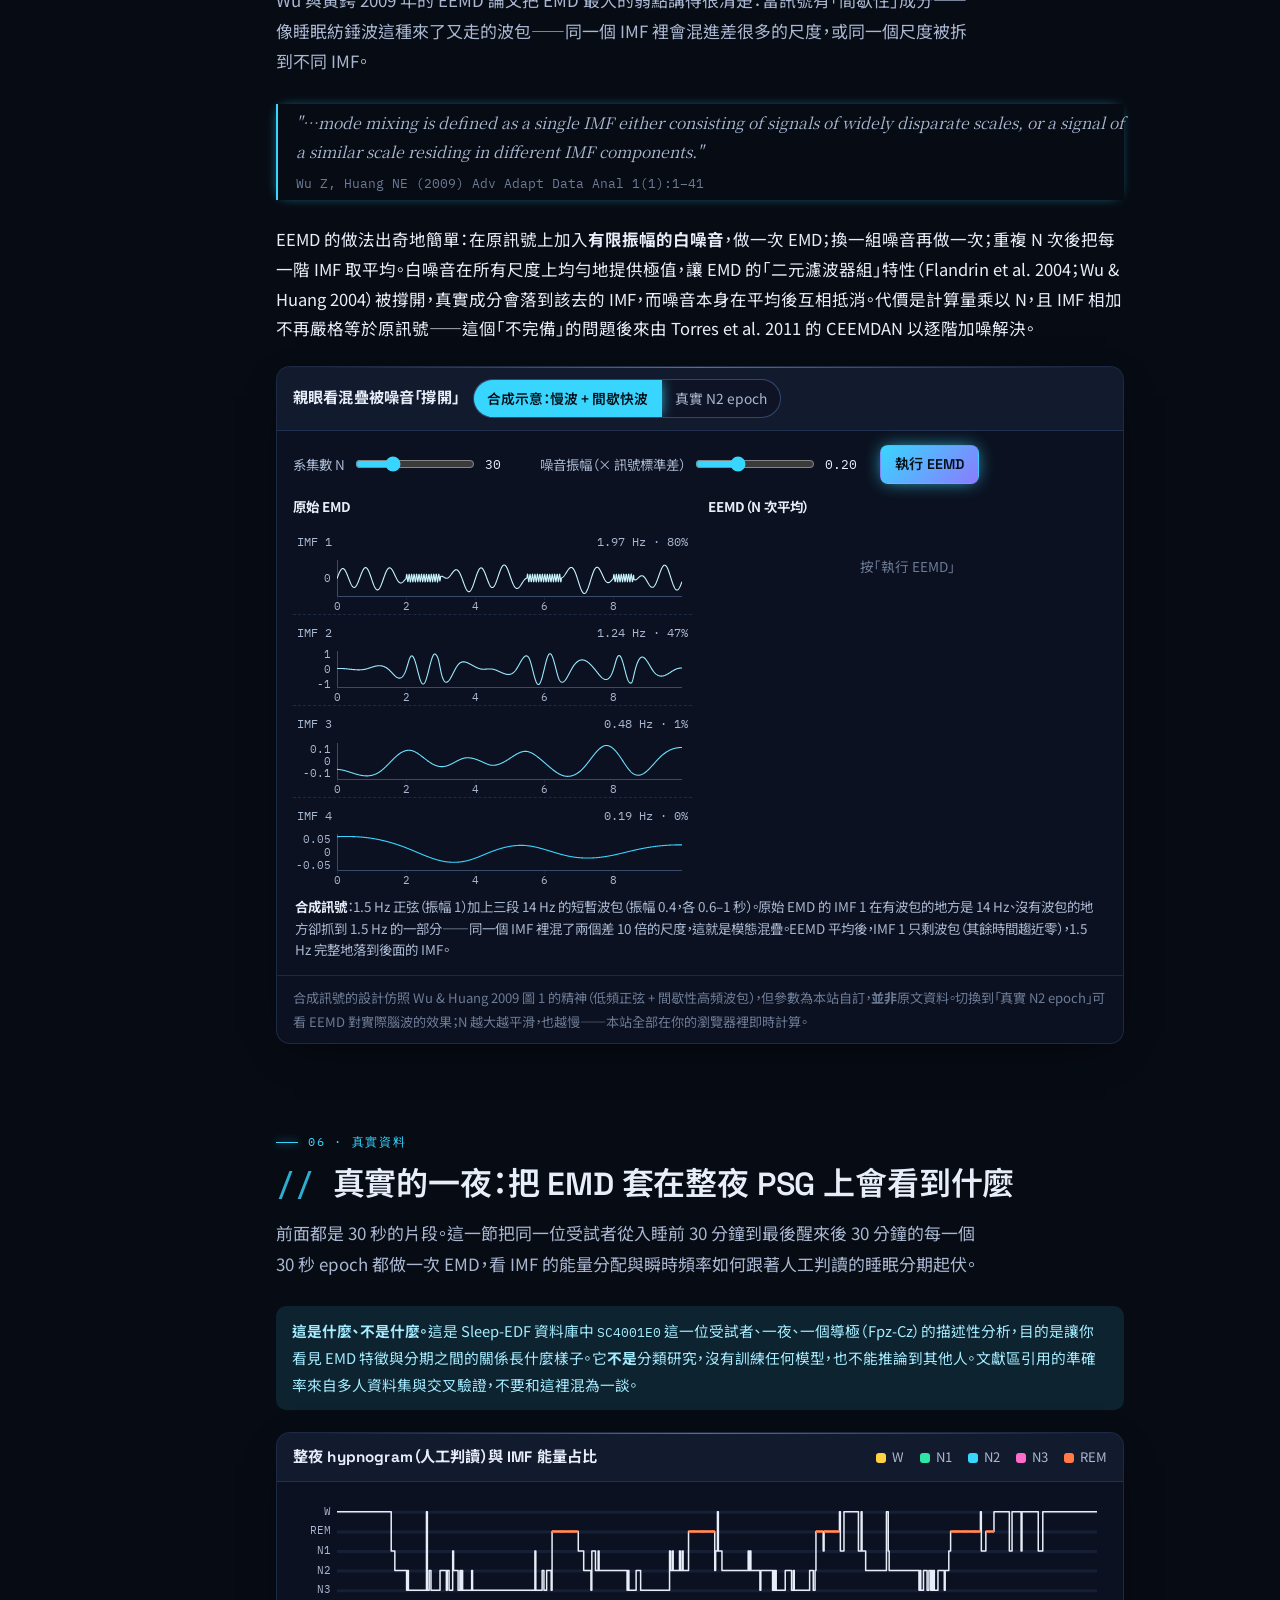
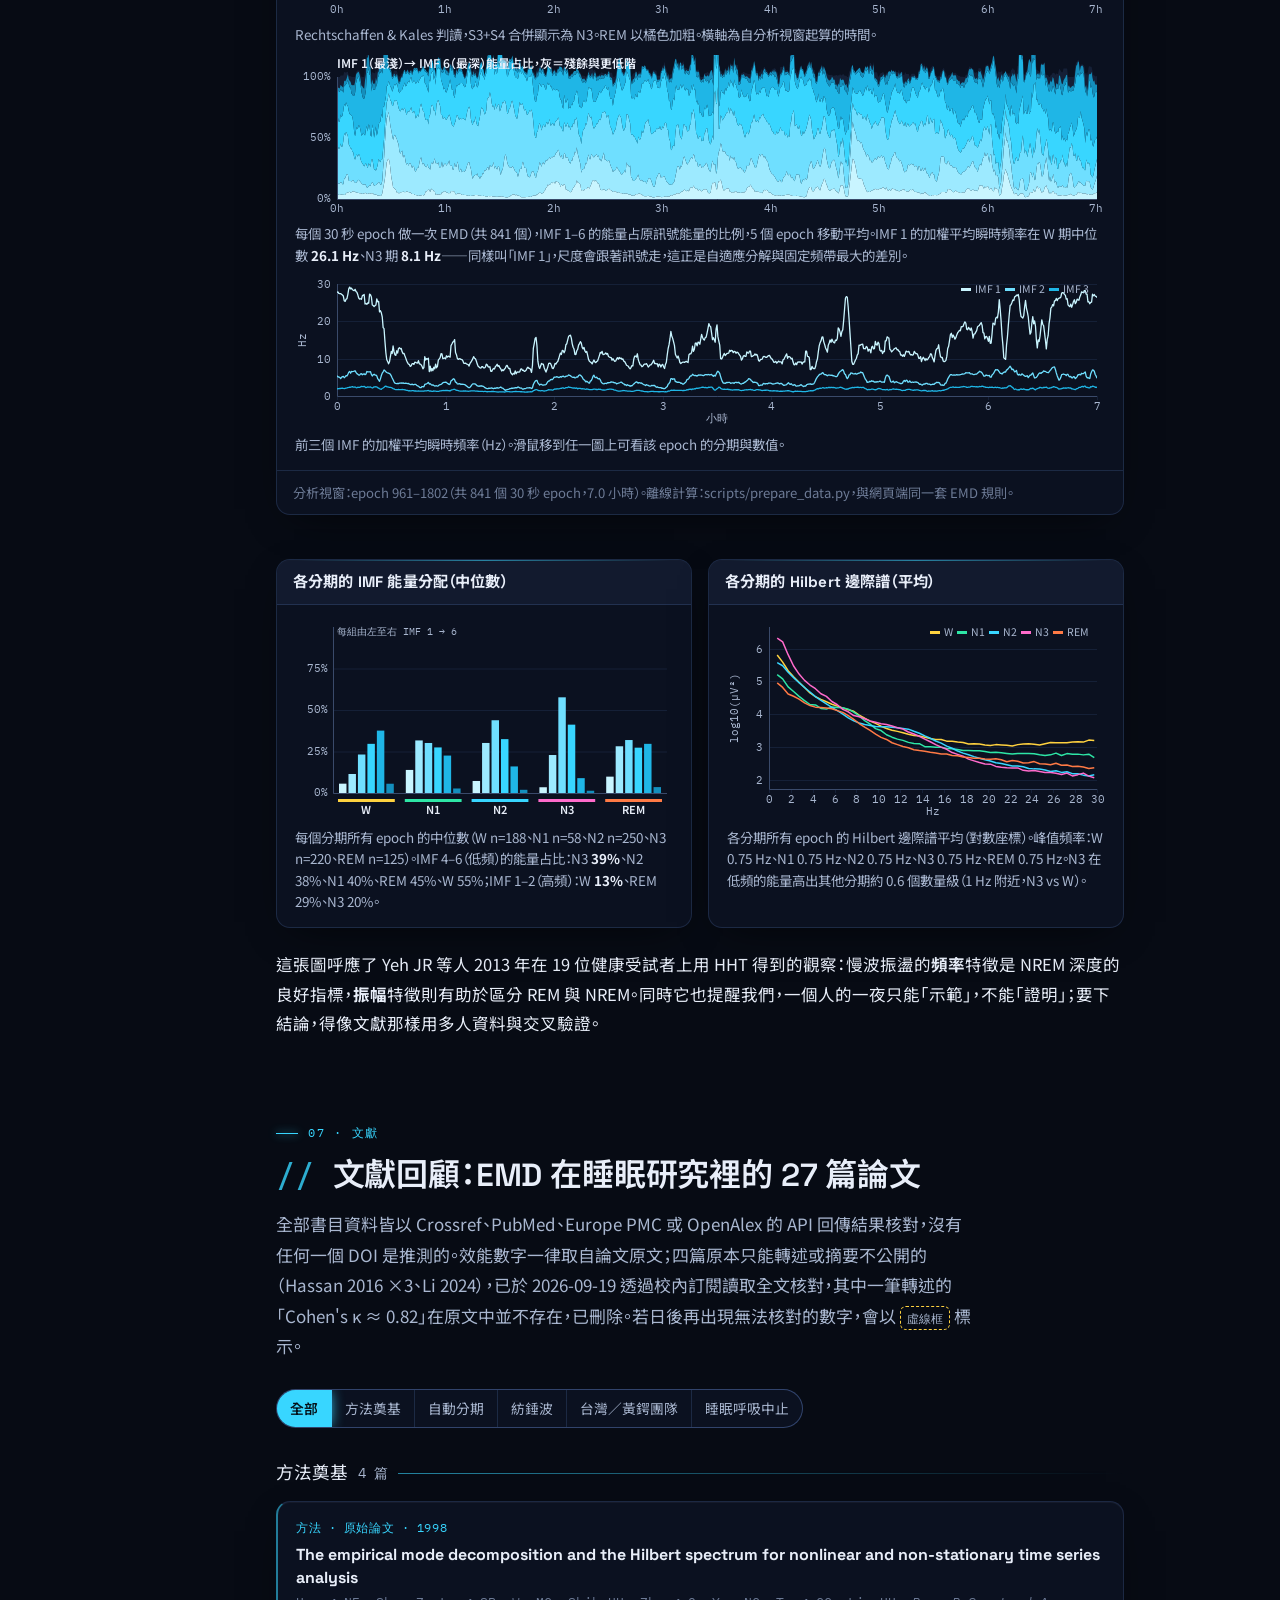
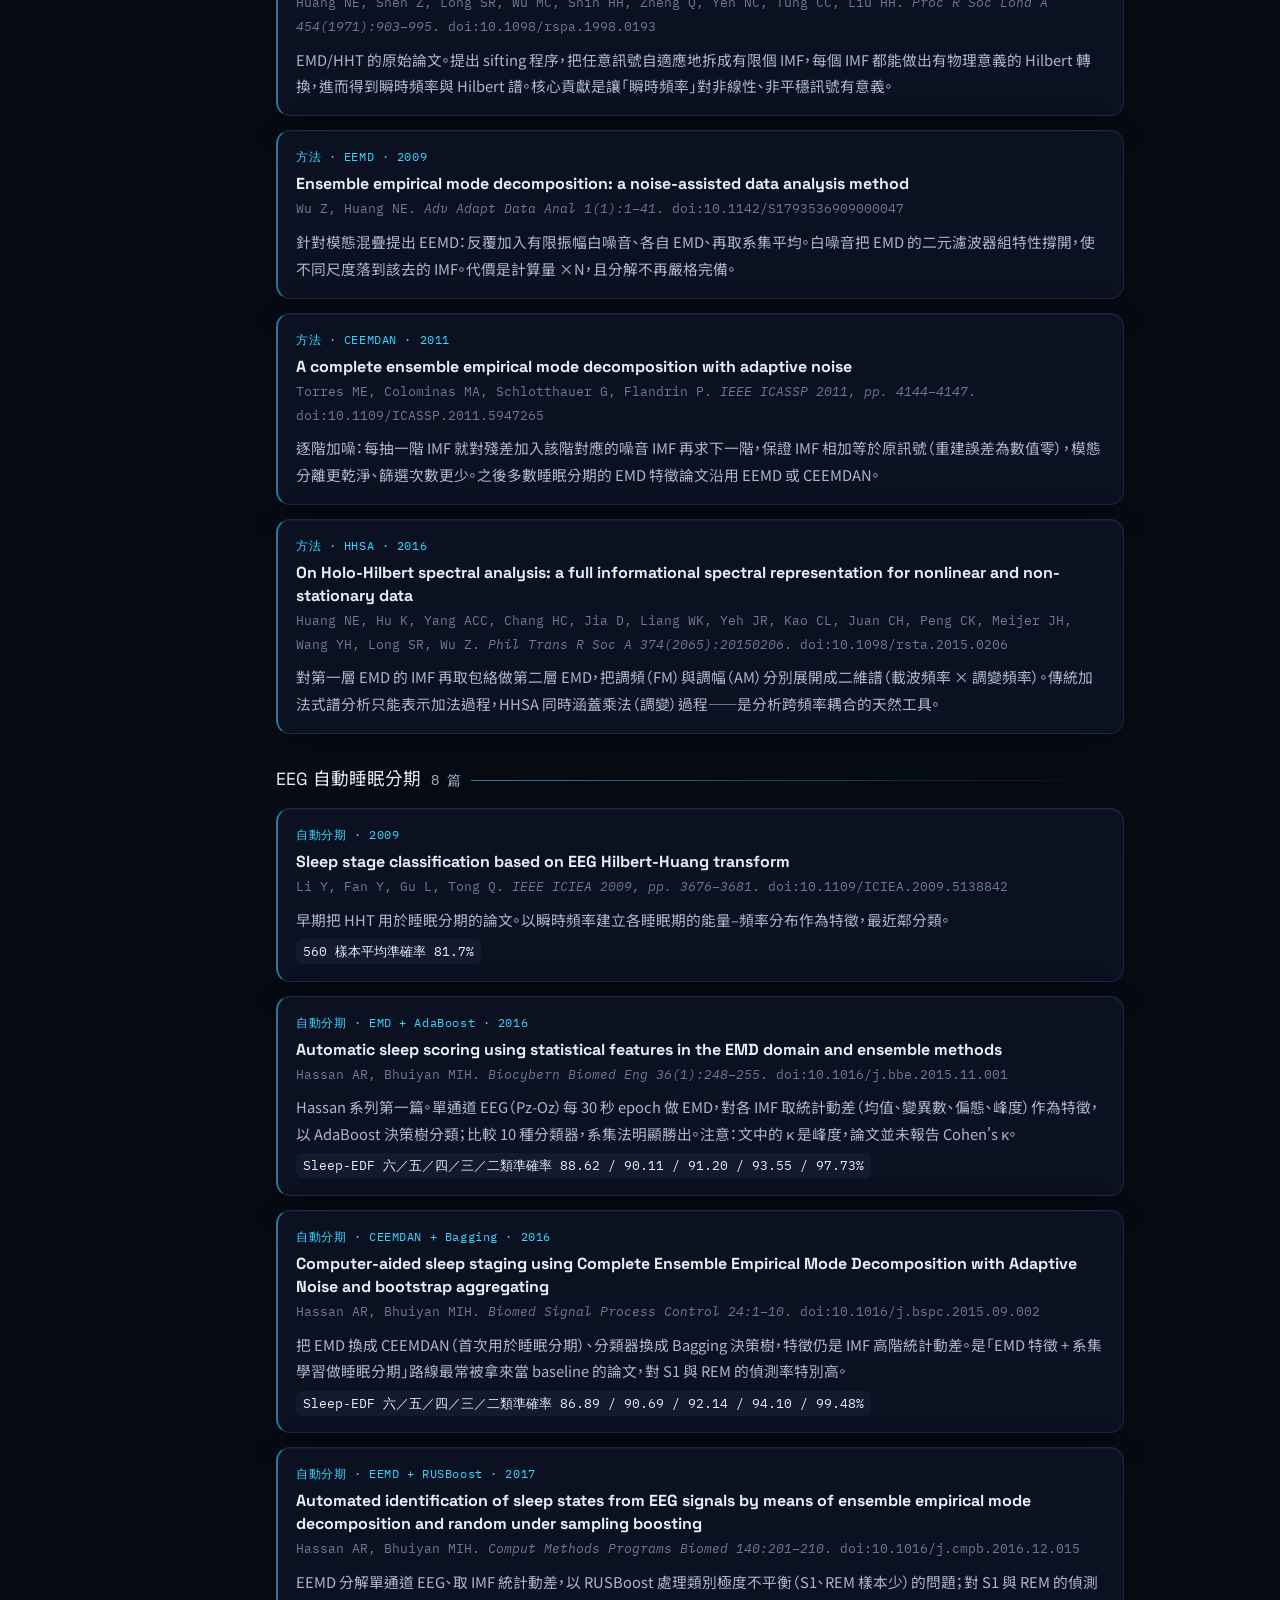
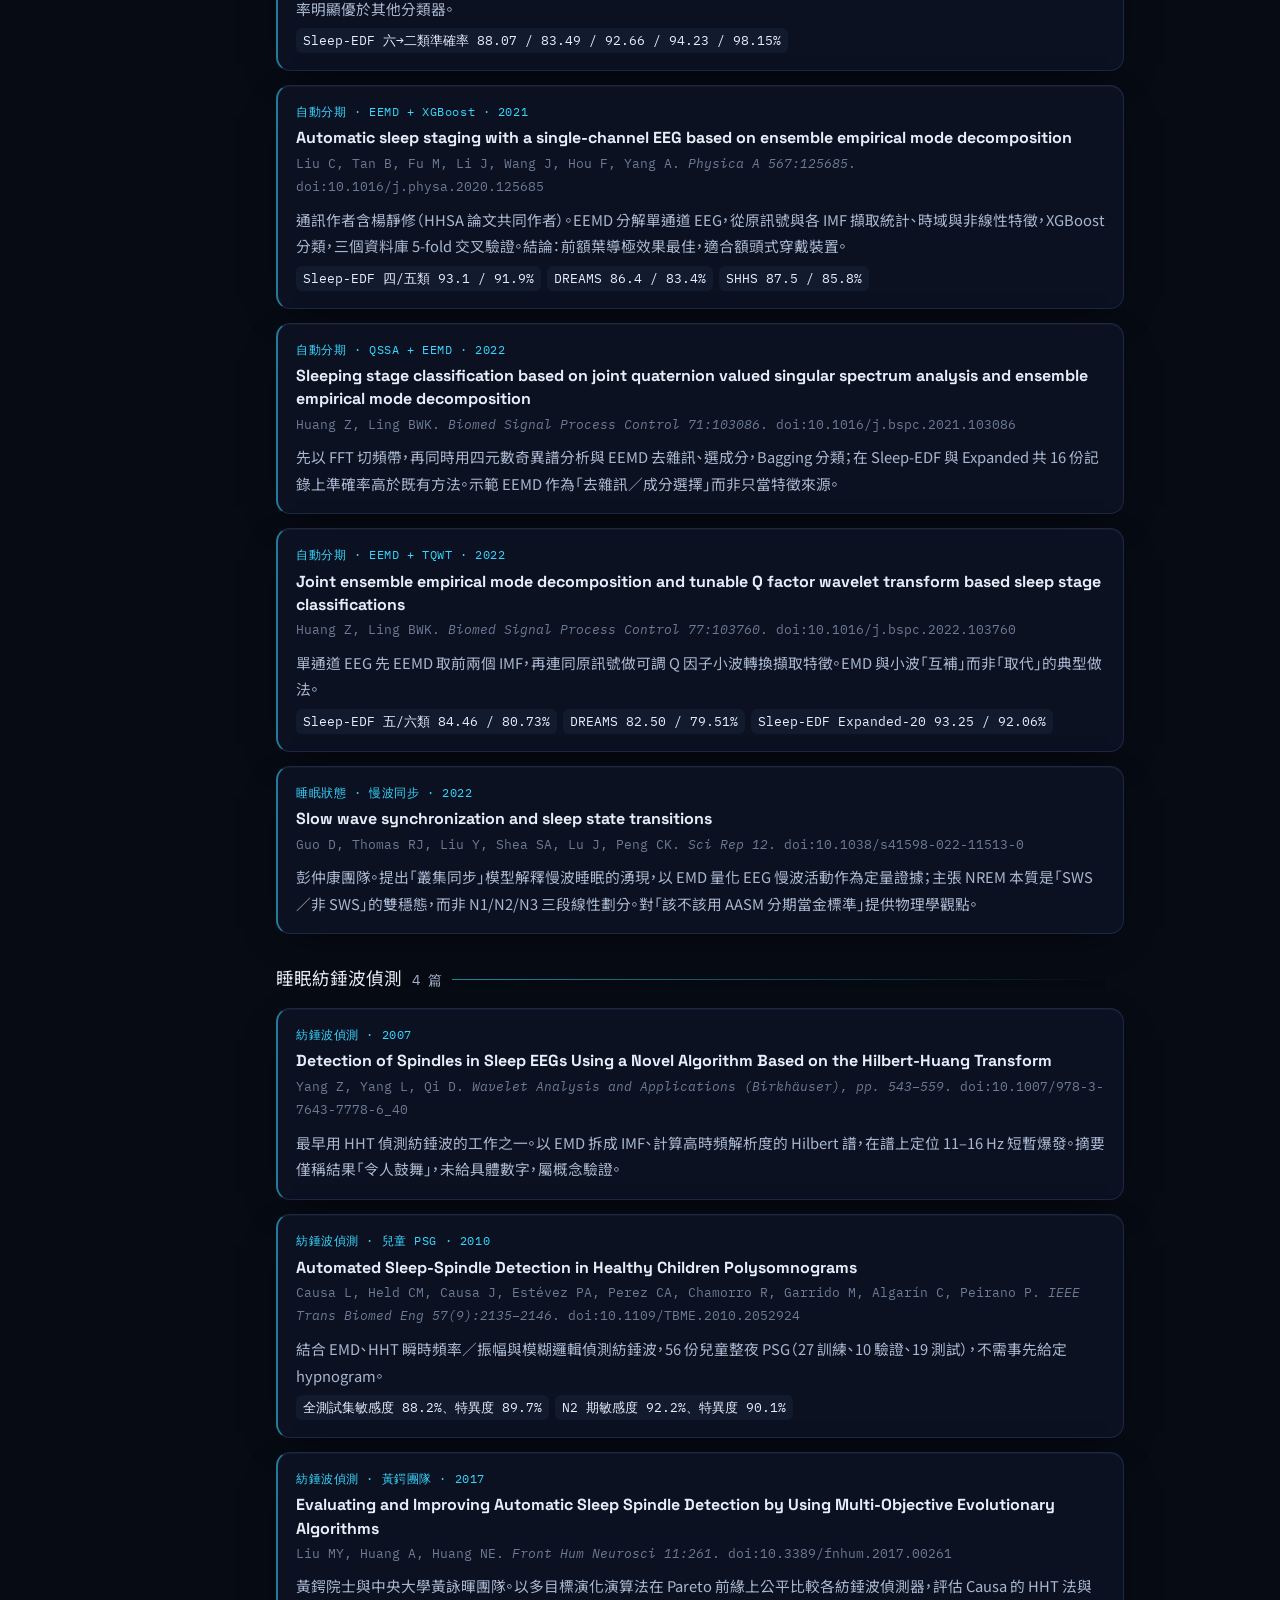
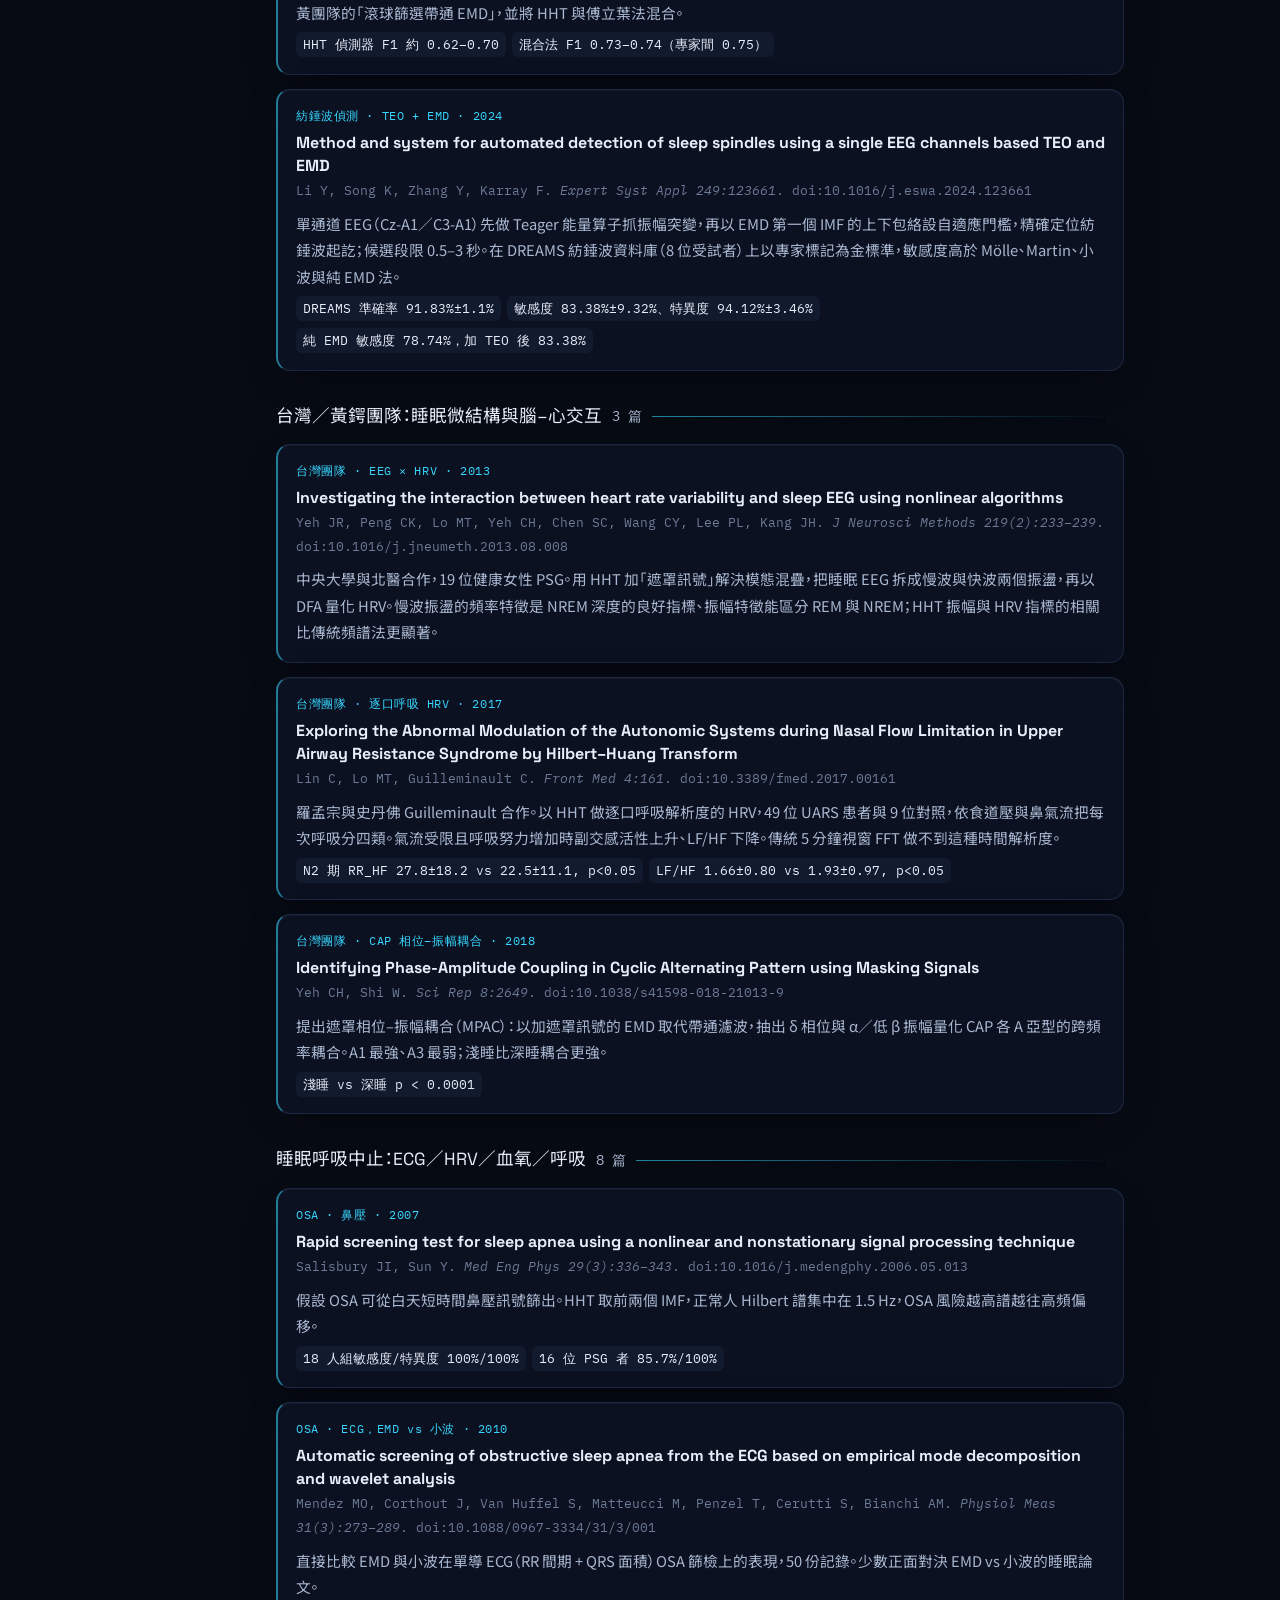
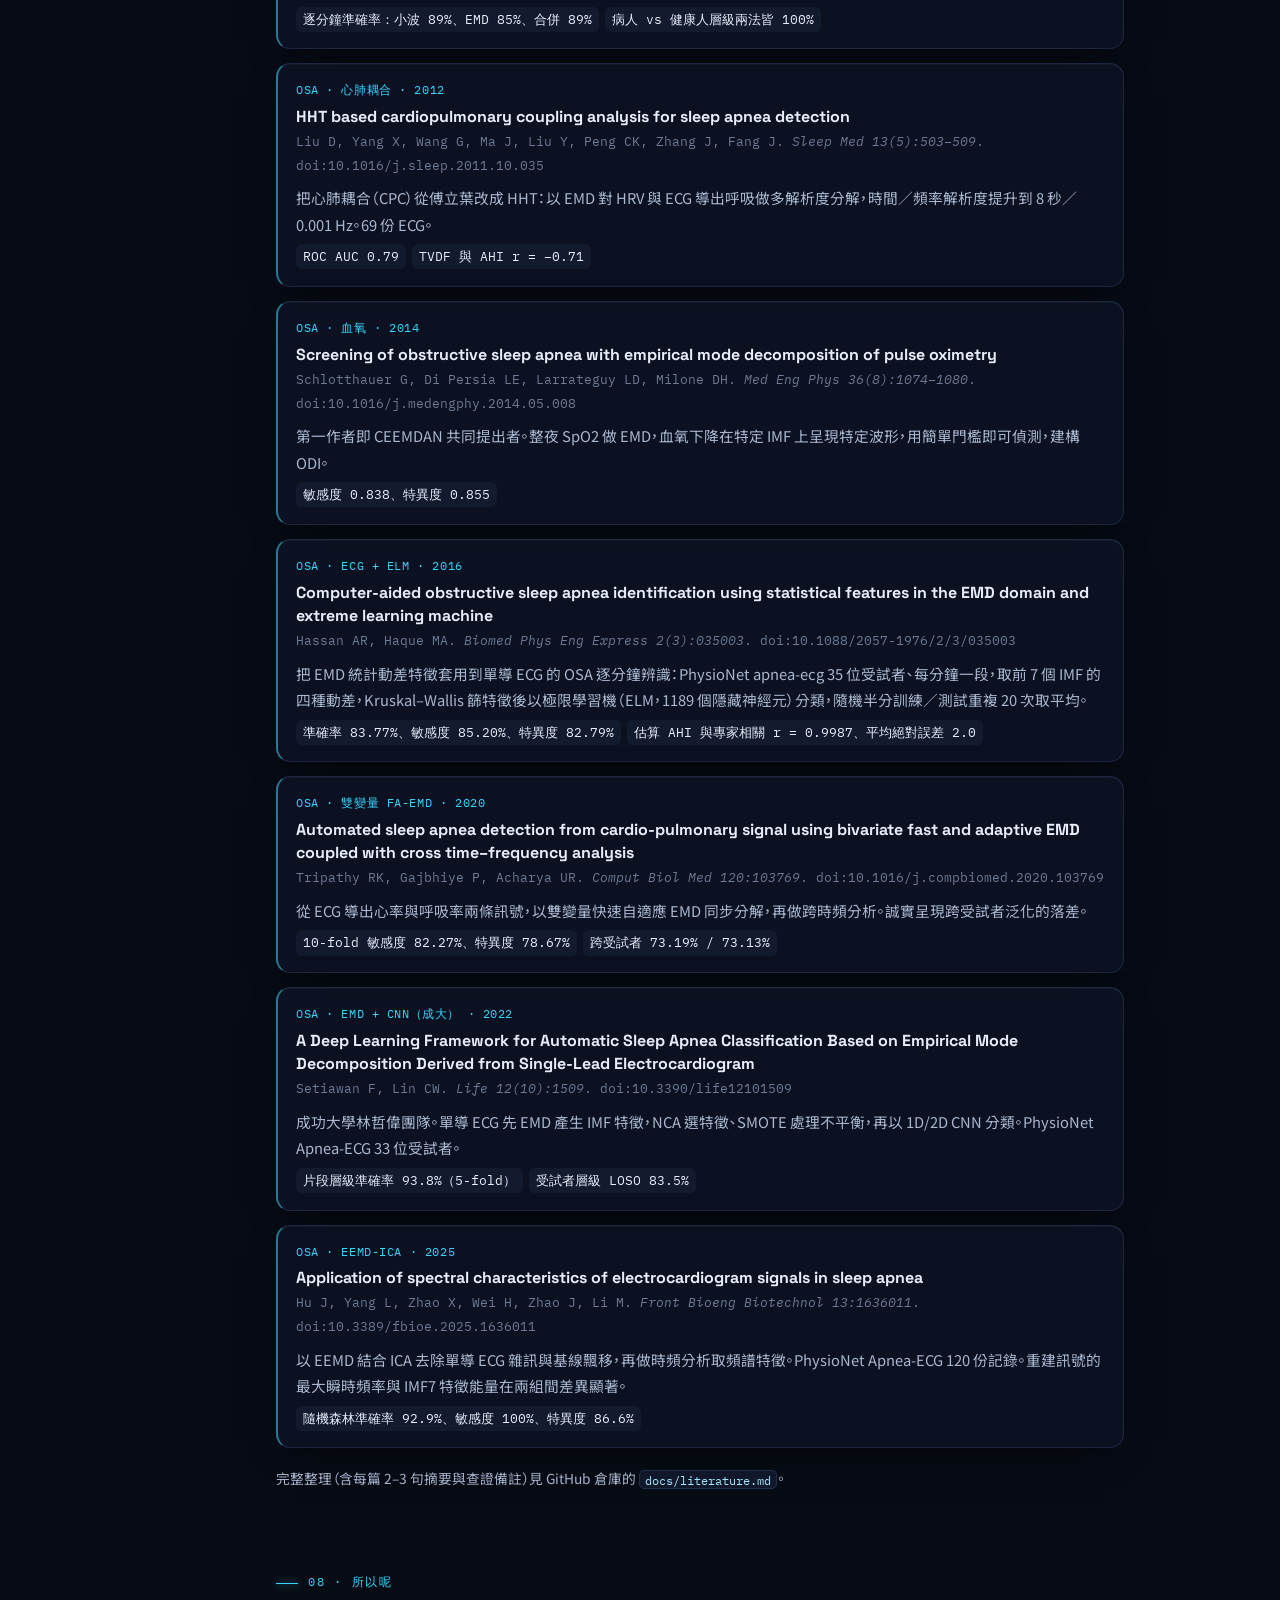
==== commit 460a8c47: "視覺改版:Tech 主題(預設深色、網格＋光暈背景、電光青主色、Space Grotesk 標題、玻璃卡片);熱圖色階支援 rgba 並加 heat-0 Co-Authored-By: Claude " ====
--- a/index.html
+++ b/index.html
@@ -4,16 +4,17 @@
 <meta charset="utf-8">
 <meta name="viewport" content="width=device-width, initial-scale=1">
 <title>EMD 與睡眠：把腦波拆回它自己的節奏</title>
+<meta name="theme-color" content="#070b14">
 <meta name="description" content="用真實 PSG 資料，在瀏覽器裡一步步執行黃鍔院士的經驗模態分解（EMD）與 Hilbert–Huang 轉換，解釋它在睡眠研究中的意義。27 篇文獻皆經 DOI 核對。">
 <meta property="og:title" content="EMD 與睡眠：把腦波拆回它自己的節奏">
 <meta property="og:description" content="互動演算法網站：真實睡眠腦波、逐步 sifting、Hilbert 譜 vs. 時頻圖、EEMD、整夜資料與 27 篇核對過的文獻。">
 <link rel="preconnect" href="https://fonts.googleapis.com">
 <link rel="preconnect" href="https://fonts.gstatic.com" crossorigin>
-<link href="https://fonts.googleapis.com/css2?family=IBM+Plex+Mono:wght@400;500&family=Noto+Sans+TC:wght@400;500;700&family=Noto+Serif+TC:wght@600;700&display=swap" rel="stylesheet">
+<link href="https://fonts.googleapis.com/css2?family=IBM+Plex+Mono:wght@400;500&family=Noto+Sans+TC:wght@400;500;700&family=Noto+Serif+TC:wght@600;700&family=Space+Grotesk:wght@500;600;700&display=swap" rel="stylesheet">
 <link rel="stylesheet" href="css/style.css">
 <link rel="icon" href="data:image/svg+xml,%3Csvg xmlns='http://www.w3.org/2000/svg' viewBox='0 0 32 32'%3E%3Cpath d='M2 18c4-14 6 14 10 0s6 14 10 0 4 14 8 0' fill='none' stroke='%231c5cab' stroke-width='3' stroke-linecap='round'/%3E%3C/svg%3E">
 <script>
-  try { const t = localStorage.getItem('theme'); if (t) document.documentElement.dataset.theme = t; } catch (e) {}
+  try { const t = localStorage.getItem('theme'); document.documentElement.dataset.theme = (t === 'light') ? 'light' : 'dark'; } catch (e) { document.documentElement.dataset.theme = 'dark'; }
 </script>
 </head>
 <body>
--- a/css/style.css
+++ b/css/style.css
@@ -1,32 +1,39 @@
-/* ============ Tokens ============ */
+/* ============ Tokens（Tech 主題：預設深色）============ */
 :root {
-  color-scheme: light;
+  color-scheme: dark;
   --font-sans: "Noto Sans TC", "Inter", system-ui, -apple-system, "PingFang TC", sans-serif;
+  --font-display: "Space Grotesk", "Noto Sans TC", "PingFang TC", system-ui, sans-serif;
   --font-serif: "Noto Serif TC", "Source Han Serif TC", Georgia, serif;
   --font-mono: "IBM Plex Mono", ui-monospace, SFMono-Regular, Menlo, monospace;
 
-  --bg: #f7f6f2;
-  --surface-1: #fcfcfb;
-  --surface-2: #f1efe9;
-  --surface-3: #e8e5dc;
-  --border: #dedad0;
-  --text-primary: #17170f;
-  --text-secondary: #52514e;
-  --text-muted: #8a877e;
-  --grid: #ebe8e0;
-  --axis: #b9b5a8;
-  --accent: #1c5cab;
-  --accent-soft: #e2ecfa;
-  --accent-ink: #0d366b;
-
-  --series-1: #2a78d6; /* blue */
-  --series-2: #eb6834; /* orange */
-  --series-3: #1baf7a; /* aqua */
-  --series-4: #eda100; /* yellow */
-  --series-5: #e87ba4; /* magenta */
-  --series-6: #008300; /* green */
-  --series-7: #4a3aa7; /* violet */
-  --series-8: #e34948; /* red */
+  --bg: #070b14;
+  --bg-glow-1: rgba(56, 214, 255, .16);
+  --bg-glow-2: rgba(139, 123, 255, .14);
+  --bg-grid: rgba(120, 170, 255, .055);
+  --surface-1: rgba(14, 20, 36, .78);
+  --surface-2: rgba(20, 29, 50, .85);
+  --surface-3: #1a2540;
+  --border: rgba(120, 165, 255, .16);
+  --border-strong: rgba(120, 165, 255, .34);
+  --text-primary: #e8eef9;
+  --text-secondary: #a9b7d0;
+  --text-muted: #6d7b96;
+  --grid: rgba(120, 165, 255, .10);
+  --axis: #3a4a6a;
+  --accent: #38d6ff;
+  --accent-2: #8b7bff;
+  --accent-soft: rgba(56, 214, 255, .12);
+  --accent-ink: #a6ecff;
+  --glow: 0 0 0 1px rgba(56, 214, 255, .25), 0 0 24px -4px rgba(56, 214, 255, .45);
+
+  --series-1: #38d6ff; /* cyan */
+  --series-2: #ff7a45; /* orange */
+  --series-3: #2ee6a6; /* mint */
+  --series-4: #ffd23f; /* yellow */
+  --series-5: #ff6bcb; /* pink */
+  --series-6: #4ade80; /* green */
+  --series-7: #8b7bff; /* violet */
+  --series-8: #ff5c7a; /* red */
 
   /* 睡眠分期（固定對應，永遠附文字標籤） */
   --st-W: var(--series-4);
@@ -35,61 +42,82 @@
   --st-N3: var(--series-5);
   --st-REM: var(--series-2);
 
-  /* IMF 序列色（藍色單色階，IMF1 最淺→IMF6 最深） */
-  --imf-1: #86b6ef; --imf-2: #5598e7; --imf-3: #3987e5; --imf-4: #256abf; --imf-5: #1c5cab; --imf-6: #104281; --imf-7: #0d366b; --imf-8: #082448;
-  --heat-1: #cde2fb; --heat-2: #6da7ec; --heat-3: #256abf; --heat-4: #0d366b;
-
-  --env-up: #e34948;   /* 上包絡 */
-  --env-lo: #1baf7a;   /* 下包絡 */
-  --env-mean: #eda100; /* 均值 */
-
-  --radius: 12px;
-  --shadow: 0 1px 2px rgba(20, 20, 10, .05), 0 8px 24px -12px rgba(20, 20, 10, .15);
+  /* IMF 序列色（青色單色階，IMF1 最淺→IMF8 最深） */
+  --imf-1: #c9f5ff; --imf-2: #9deaff; --imf-3: #6fdfff; --imf-4: #38d6ff; --imf-5: #1fb6e6; --imf-6: #148fbd; --imf-7: #0d6b92; --imf-8: #084a68;
+  --heat-0: #0a1020; --heat-1: #0c2140; --heat-2: #125f8f; --heat-3: #1fb6e6; --heat-4: #c9f5ff;
+
+  --env-up: #ff5c7a;   /* 上包絡 */
+  --env-lo: #2ee6a6;   /* 下包絡 */
+  --env-mean: #ffd23f; /* 均值 */
+
+  --radius: 14px;
+  --shadow: 0 1px 0 rgba(255,255,255,.04) inset, 0 12px 40px -18px rgba(0, 0, 0, .8);
   --maxw: 880px;
 }
-@media (prefers-color-scheme: dark) {
-  :root:not([data-theme="light"]) { color-scheme: dark;
-    --bg: #131312; --surface-1: #1a1a19; --surface-2: #222220; --surface-3: #2b2b28; --border: #34342f;
-    --text-primary: #f4f3ee; --text-secondary: #c3c2b7; --text-muted: #85847a; --grid: #262624; --axis: #4a4a44;
-    --accent: #6da7ec; --accent-soft: #1b2a40; --accent-ink: #b7d3f6;
-    --series-1: #3987e5; --series-2: #d95926; --series-3: #199e70; --series-4: #c98500; --series-5: #d55181; --series-6: #008300; --series-7: #9085e9; --series-8: #e66767;
-    --imf-1: #9ec5f4; --imf-2: #6da7ec; --imf-3: #5598e7; --imf-4: #3987e5; --imf-5: #2a78d6; --imf-6: #256abf; --imf-7: #1c5cab; --imf-8: #184f95;
-    --heat-1: #184f95; --heat-2: #2a78d6; --heat-3: #6da7ec; --heat-4: #cde2fb;
-    --env-up: #e66767; --env-lo: #199e70; --env-mean: #c98500;
-    --shadow: 0 1px 2px rgba(0,0,0,.4), 0 8px 24px -12px rgba(0,0,0,.6);
-  }
-}
-:root[data-theme="dark"] { color-scheme: dark;
-  --bg: #131312; --surface-1: #1a1a19; --surface-2: #222220; --surface-3: #2b2b28; --border: #34342f;
-  --text-primary: #f4f3ee; --text-secondary: #c3c2b7; --text-muted: #85847a; --grid: #262624; --axis: #4a4a44;
-  --accent: #6da7ec; --accent-soft: #1b2a40; --accent-ink: #b7d3f6;
-  --series-1: #3987e5; --series-2: #d95926; --series-3: #199e70; --series-4: #c98500; --series-5: #d55181; --series-6: #008300; --series-7: #9085e9; --series-8: #e66767;
-  --imf-1: #9ec5f4; --imf-2: #6da7ec; --imf-3: #5598e7; --imf-4: #3987e5; --imf-5: #2a78d6; --imf-6: #256abf; --imf-7: #1c5cab; --imf-8: #184f95;
-  --heat-1: #184f95; --heat-2: #2a78d6; --heat-3: #6da7ec; --heat-4: #cde2fb;
-  --env-up: #e66767; --env-lo: #199e70; --env-mean: #c98500;
-  --shadow: 0 1px 2px rgba(0,0,0,.4), 0 8px 24px -12px rgba(0,0,0,.6);
+:root[data-theme="light"] { color-scheme: light;
+  --bg: #f2f5fb;
+  --bg-glow-1: rgba(10, 132, 201, .14);
+  --bg-glow-2: rgba(124, 108, 255, .12);
+  --bg-grid: rgba(20, 60, 120, .06);
+  --surface-1: rgba(255, 255, 255, .82);
+  --surface-2: rgba(238, 243, 251, .9);
+  --surface-3: #e3eaf6;
+  --border: rgba(30, 70, 140, .14);
+  --border-strong: rgba(30, 70, 140, .32);
+  --text-primary: #0b1526;
+  --text-secondary: #46536b;
+  --text-muted: #7c889e;
+  --grid: rgba(30, 70, 140, .09);
+  --axis: #b3bfd3;
+  --accent: #0a84c9;
+  --accent-2: #6a5cff;
+  --accent-soft: rgba(10, 132, 201, .11);
+  --accent-ink: #065a8a;
+  --glow: 0 0 0 1px rgba(10, 132, 201, .22), 0 0 22px -6px rgba(10, 132, 201, .4);
+  --series-1: #0a84c9; --series-2: #e5561f; --series-3: #0ea77a; --series-4: #d9a400; --series-5: #d6479f; --series-6: #16a34a; --series-7: #6a5cff; --series-8: #e2405e;
+  --imf-1: #9dd6f2; --imf-2: #6cbfe9; --imf-3: #3ea6de; --imf-4: #0a84c9; --imf-5: #0a6ea8; --imf-6: #085887; --imf-7: #064366; --imf-8: #043048;
+  --heat-0: #f7f9fd; --heat-1: #dbeefb; --heat-2: #6cbfe9; --heat-3: #0a84c9; --heat-4: #043048;
+  --env-up: #e2405e; --env-lo: #0ea77a; --env-mean: #d9a400;
+  --shadow: 0 1px 2px rgba(10, 30, 60, .06), 0 10px 30px -16px rgba(10, 30, 60, .25);
 }
 
 /* ============ Base ============ */
 *, *::before, *::after { box-sizing: border-box; }
 html { scroll-behavior: smooth; -webkit-text-size-adjust: 100%; }
 body {
-  margin: 0; background: var(--bg); color: var(--text-primary);
+  margin: 0; background: var(--bg); color: var(--text-primary); position: relative;
   font-family: var(--font-sans); font-size: 16.5px; line-height: 1.8; font-feature-settings: "palt";
   overflow-x: hidden;
 }
+body::before {
+  content: ""; position: fixed; inset: 0; z-index: -2; pointer-events: none;
+  background:
+    radial-gradient(900px 600px at 8% -10%, var(--bg-glow-1), transparent 60%),
+    radial-gradient(800px 600px at 100% 110%, var(--bg-glow-2), transparent 60%),
+    var(--bg);
+}
+body::after {
+  content: ""; position: fixed; inset: 0; z-index: -1; pointer-events: none;
+  background-image:
+    linear-gradient(var(--bg-grid) 1px, transparent 1px),
+    linear-gradient(90deg, var(--bg-grid) 1px, transparent 1px);
+  background-size: 48px 48px;
+  mask-image: radial-gradient(ellipse at 50% 0%, #000 30%, transparent 85%);
+  -webkit-mask-image: radial-gradient(ellipse at 50% 0%, #000 30%, transparent 85%);
+}
 a { color: var(--accent); text-decoration: none; }
 a:hover { text-decoration: underline; text-underline-offset: 3px; }
-h1, h2, h3, h4 { font-family: var(--font-serif); font-weight: 600; line-height: 1.35; letter-spacing: .01em; margin: 0; }
+h1, h2, h3, h4 { font-family: var(--font-display); font-weight: 600; line-height: 1.3; letter-spacing: -.005em; margin: 0; }
+h2::before { content: "// "; color: var(--accent); font-family: var(--font-mono); font-weight: 500; opacity: .8; }
 h2 { font-size: clamp(1.5rem, 1.2rem + 1.2vw, 2rem); margin: 0 0 .4em; }
 h3 { font-size: 1.2rem; margin: 2.2em 0 .6em; }
 h4 { font-size: 1.02rem; font-family: var(--font-sans); font-weight: 700; margin: 1.6em 0 .4em; }
 p { margin: 0 0 1.1em; }
 small, .small { font-size: .86rem; color: var(--text-secondary); }
 code, .mono { font-family: var(--font-mono); font-size: .9em; }
-code { background: var(--surface-2); padding: .1em .4em; border-radius: 5px; }
+code { background: var(--surface-2); border: 1px solid var(--border); padding: .05em .4em; border-radius: 5px; color: var(--accent-ink); }
 strong { font-weight: 700; }
-em { font-style: normal; background: linear-gradient(transparent 62%, var(--accent-soft) 62%); padding: 0 .1em; }
+em { font-style: normal; background: linear-gradient(transparent 60%, var(--accent-soft) 60%); box-shadow: inset 0 -1px 0 color-mix(in srgb, var(--accent) 50%, transparent); padding: 0 .1em; }
 hr { border: 0; border-top: 1px solid var(--border); margin: 3rem 0; }
 canvas { display: block; width: 100%; }
 button { font: inherit; color: inherit; }
@@ -101,16 +129,18 @@
 /* ============ Top bar ============ */
 .topbar {
   position: sticky; top: 0; z-index: 50; backdrop-filter: saturate(1.4) blur(12px); -webkit-backdrop-filter: blur(12px);
-  background: color-mix(in srgb, var(--bg) 82%, transparent); border-bottom: 1px solid var(--border);
+  background: color-mix(in srgb, var(--bg) 72%, transparent); border-bottom: 1px solid var(--border);
 }
 .topbar .inner { max-width: 1240px; margin: 0 auto; padding: 10px 16px; display: flex; align-items: center; gap: 14px; }
-.brand { font-family: var(--font-serif); font-weight: 700; font-size: 1.02rem; letter-spacing: .02em; white-space: nowrap; }
+.brand { font-family: var(--font-display); font-weight: 700; font-size: 1.02rem; letter-spacing: .02em; white-space: nowrap; display: inline-flex; align-items: center; gap: 8px; }
+.brand::before { content: ""; width: 9px; height: 9px; border-radius: 50%; background: var(--accent); box-shadow: 0 0 10px var(--accent); animation: pulse 2.4s ease-in-out infinite; }
+@keyframes pulse { 0%,100% { opacity: 1; } 50% { opacity: .35; } }
 .brand span { color: var(--text-muted); font-weight: 400; margin-left: .5em; font-family: var(--font-sans); font-size: .85rem; }
 .topbar .spacer { flex: 1; }
 .topbar .link { font-size: .86rem; color: var(--text-secondary); white-space: nowrap; }
-.iconbtn { border: 1px solid var(--border); background: var(--surface-1); border-radius: 999px; width: 34px; height: 34px; display: inline-grid; place-items: center; cursor: pointer; color: var(--text-secondary); }
+.iconbtn { border: 1px solid var(--border-strong); background: var(--surface-1); border-radius: 999px; width: 34px; height: 34px; display: inline-grid; place-items: center; cursor: pointer; color: var(--text-secondary); }
 .iconbtn:hover { color: var(--text-primary); border-color: var(--axis); }
-.progress { position: absolute; left: 0; bottom: -1px; height: 2px; width: 0; background: var(--accent); transition: width .1s linear; }
+.progress { position: absolute; left: 0; bottom: -1px; height: 2px; width: 0; background: linear-gradient(90deg, var(--accent-2), var(--accent)); box-shadow: 0 0 10px var(--accent); transition: width .1s linear; }
 
 /* ============ TOC ============ */
 .toc { display: none; }
@@ -119,17 +149,20 @@
   .toc ol { list-style: none; margin: 0; padding: 0; border-left: 1px solid var(--border); }
   .toc li a { display: block; padding: 5px 0 5px 14px; color: var(--text-muted); border-left: 2px solid transparent; margin-left: -1.5px; }
   .toc li a:hover { color: var(--text-primary); text-decoration: none; }
-  .toc li a.active { color: var(--accent); border-left-color: var(--accent); font-weight: 600; }
+  .toc li a.active { color: var(--accent); border-left-color: var(--accent); font-weight: 600; text-shadow: 0 0 12px color-mix(in srgb, var(--accent) 60%, transparent); }
   .toc .num { font-family: var(--font-mono); font-size: .75rem; margin-right: .5em; opacity: .7; }
 }
 
 /* ============ Hero ============ */
 .hero { padding: 64px 0 40px; position: relative; }
-.hero .eyebrow { font-family: var(--font-mono); font-size: .8rem; letter-spacing: .12em; color: var(--accent); text-transform: uppercase; margin-bottom: 18px; }
-.hero h1 { font-size: clamp(2rem, 1.4rem + 3vw, 3.3rem); font-weight: 700; letter-spacing: .005em; line-height: 1.25; }
-.hero h1 .sub { display: block; font-size: .5em; font-weight: 500; color: var(--text-secondary); margin-top: .5em; font-family: var(--font-sans); letter-spacing: 0; }
+.hero .eyebrow { font-family: var(--font-mono); font-size: .8rem; letter-spacing: .16em; color: var(--accent); text-transform: uppercase; margin-bottom: 18px; display: inline-flex; align-items: center; gap: 10px; padding: 4px 12px; border: 1px solid var(--border-strong); border-radius: 999px; background: var(--accent-soft); }
+.hero .eyebrow::after { content: "_"; animation: blink 1s steps(2) infinite; }
+@keyframes blink { to { opacity: 0; } }
+.hero h1 { font-size: clamp(2rem, 1.4rem + 3vw, 3.3rem); font-weight: 700; letter-spacing: -.01em; line-height: 1.2; background: linear-gradient(120deg, var(--text-primary) 0%, var(--text-primary) 55%, var(--accent) 100%); -webkit-background-clip: text; background-clip: text; color: transparent; }
+.hero h1 .sub { display: block; font-size: .5em; font-weight: 500; -webkit-text-fill-color: var(--text-secondary); color: var(--text-secondary); margin-top: .6em; font-family: var(--font-sans); letter-spacing: 0; }
 .hero .lede { font-size: 1.12rem; color: var(--text-secondary); max-width: 640px; margin: 26px 0 30px; }
-.hero-canvas { border-radius: var(--radius); background: var(--surface-1); border: 1px solid var(--border); box-shadow: var(--shadow); overflow: hidden; }
+.hero-canvas { border-radius: var(--radius); background: var(--surface-1); border: 1px solid var(--border-strong); box-shadow: var(--shadow), var(--glow); overflow: hidden; backdrop-filter: blur(10px); -webkit-backdrop-filter: blur(10px); position: relative; }
+.hero-canvas::before { content: ""; position: absolute; inset: 0 0 auto 0; height: 1px; background: linear-gradient(90deg, transparent, var(--accent), transparent); opacity: .9; }
 .hero-canvas canvas { height: 220px; }
 .hero-canvas .cap { display: flex; justify-content: space-between; align-items: center; gap: 12px; padding: 8px 14px; font-size: .8rem; color: var(--text-muted); border-top: 1px solid var(--border); font-family: var(--font-mono); }
 .hero .meta { display: flex; flex-wrap: wrap; gap: 8px 22px; margin-top: 18px; font-size: .84rem; color: var(--text-muted); }
@@ -137,12 +170,16 @@
 
 /* ============ Sections ============ */
 section.chapter { padding: 56px 0 8px; }
-.chapter .kicker { font-family: var(--font-mono); font-size: .78rem; color: var(--accent); letter-spacing: .1em; margin-bottom: 10px; }
+.chapter .kicker { font-family: var(--font-mono); font-size: .78rem; color: var(--accent); letter-spacing: .14em; margin-bottom: 10px; text-transform: uppercase; }
+.chapter .kicker::before { content: ""; display: inline-block; width: 22px; height: 1px; background: var(--accent); vertical-align: middle; margin-right: 10px; box-shadow: 0 0 8px var(--accent); }
 .chapter .intro { font-size: 1.06rem; color: var(--text-secondary); max-width: 700px; margin-bottom: 1.6em; }
 
-.card { background: var(--surface-1); border: 1px solid var(--border); border-radius: var(--radius); box-shadow: var(--shadow); padding: 18px; margin: 22px 0; }
+.card { background: var(--surface-1); border: 1px solid var(--border); border-radius: var(--radius); box-shadow: var(--shadow); padding: 18px; margin: 22px 0; position: relative; backdrop-filter: blur(10px); -webkit-backdrop-filter: blur(10px); transition: border-color .25s, box-shadow .25s; }
+.card::before { content: ""; position: absolute; inset: 0 0 auto 0; height: 1px; background: linear-gradient(90deg, transparent 5%, color-mix(in srgb, var(--accent) 55%, transparent) 50%, transparent 95%); border-radius: var(--radius) var(--radius) 0 0; pointer-events: none; }
+.card:hover { border-color: var(--border-strong); }
 .card.pad0 { padding: 0; overflow: hidden; }
 .card .hd { display: flex; flex-wrap: wrap; align-items: center; gap: 10px 14px; padding: 12px 16px; border-bottom: 1px solid var(--border); background: var(--surface-2); font-size: .9rem; }
+.card .hd h4 { font-family: var(--font-display); letter-spacing: .01em; }
 .card .hd h4 { margin: 0; font-size: .95rem; }
 .card .bd { padding: 14px 16px; }
 .card .ft { padding: 10px 16px; border-top: 1px solid var(--border); font-size: .82rem; color: var(--text-muted); }
@@ -152,7 +189,7 @@
 .row { display: grid; gap: 16px; }
 @media (min-width: 760px) { .row.two { grid-template-columns: 1fr 1fr; } }
 
-.quote { border-left: 3px solid var(--accent); padding: 4px 0 4px 18px; margin: 1.6em 0; color: var(--text-secondary); font-size: .98rem; }
+.quote { border-left: 2px solid var(--accent); box-shadow: -1px 0 12px -6px var(--accent); padding: 4px 0 4px 18px; margin: 1.6em 0; color: var(--text-secondary); font-size: .98rem; }
 .quote .src { display: block; font-size: .82rem; color: var(--text-muted); margin-top: 6px; font-family: var(--font-mono); }
 .quote .en { font-style: italic; font-family: var(--font-serif); }
 
@@ -160,21 +197,21 @@
 .note b { font-weight: 700; }
 .warn { background: color-mix(in srgb, var(--series-4) 14%, var(--surface-1)); border: 1px solid color-mix(in srgb, var(--series-4) 40%, transparent); border-radius: 10px; padding: 12px 16px; font-size: .9rem; margin: 1.2em 0; }
 
-.formula { font-family: var(--font-serif); font-size: 1.05rem; text-align: center; padding: 12px; margin: 1em 0; background: var(--surface-2); border-radius: 8px; overflow-x: auto; }
+.formula { font-family: var(--font-serif); font-size: 1.05rem; text-align: center; padding: 12px; margin: 1em 0; background: var(--surface-2); border: 1px solid var(--border); border-radius: 8px; overflow-x: auto; }
 .formula .lbl { font-family: var(--font-mono); font-size: .75rem; color: var(--text-muted); float: right; }
 
 /* ============ Controls ============ */
 .controls { display: flex; flex-wrap: wrap; gap: 8px 12px; align-items: center; }
-.seg { display: inline-flex; border: 1px solid var(--border); border-radius: 999px; overflow: hidden; background: var(--surface-1); }
+.seg { display: inline-flex; border: 1px solid var(--border-strong); border-radius: 999px; overflow: hidden; background: var(--surface-1); }
 .seg button { border: 0; background: transparent; padding: 6px 13px; cursor: pointer; font-size: .86rem; color: var(--text-secondary); display: inline-flex; align-items: center; gap: 6px; border-right: 1px solid var(--border); }
 .seg button:last-child { border-right: 0; }
 .seg button:hover { background: var(--surface-2); }
-.seg button.active { background: var(--text-primary); color: var(--bg); }
+.seg button.active { background: var(--accent); color: #041018; font-weight: 600; box-shadow: 0 0 14px -2px var(--accent); }
 .dot { width: 9px; height: 9px; border-radius: 50%; display: inline-block; }
-.btn { border: 1px solid var(--border); background: var(--surface-1); border-radius: 8px; padding: 6px 14px; cursor: pointer; font-size: .88rem; display: inline-flex; align-items: center; gap: 6px; }
+.btn { border: 1px solid var(--border-strong); background: var(--surface-1); border-radius: 8px; font-family: var(--font-display); padding: 6px 14px; cursor: pointer; font-size: .88rem; display: inline-flex; align-items: center; gap: 6px; }
 .btn:hover { border-color: var(--axis); background: var(--surface-2); }
-.btn.primary { background: var(--accent); border-color: var(--accent); color: #fff; }
-.btn.primary:hover { filter: brightness(1.08); }
+.btn.primary { background: linear-gradient(135deg, var(--accent), var(--accent-2)); border-color: transparent; color: #041018; font-weight: 600; box-shadow: 0 0 18px -4px var(--accent); }
+.btn.primary:hover { filter: brightness(1.1); box-shadow: 0 0 24px -4px var(--accent); }
 .btn:disabled { opacity: .45; cursor: not-allowed; }
 .slider { display: inline-flex; align-items: center; gap: 8px; font-size: .84rem; color: var(--text-secondary); }
 .slider input { width: 120px; accent-color: var(--accent); }
@@ -192,7 +229,7 @@
 .steps { display: grid; grid-template-columns: repeat(5, 1fr); gap: 6px; margin: 12px 0; }
 .steps .st { font-size: .78rem; padding: 8px 6px; text-align: center; border-radius: 8px; border: 1px solid var(--border); color: var(--text-muted); background: var(--surface-1); line-height: 1.35; }
 .steps .st b { display: block; font-family: var(--font-mono); font-size: .7rem; opacity: .7; }
-.steps .st.on { border-color: var(--accent); color: var(--accent-ink); background: var(--accent-soft); }
+.steps .st.on { border-color: var(--accent); color: var(--accent-ink); background: var(--accent-soft); box-shadow: var(--glow); }
 .steps .st.done { color: var(--text-secondary); }
 @media (max-width: 560px) { .steps { grid-template-columns: repeat(5, 1fr); } .steps .st { font-size: .68rem; padding: 6px 2px; } }
 
@@ -203,20 +240,21 @@
 
 /* Papers */
 .papers { display: grid; gap: 14px; }
-.paper { background: var(--surface-1); border: 1px solid var(--border); border-radius: var(--radius); padding: 16px 18px; box-shadow: var(--shadow); }
+.paper { background: var(--surface-1); border: 1px solid var(--border); border-left: 2px solid color-mix(in srgb, var(--accent) 55%, transparent); border-radius: var(--radius); padding: 16px 18px; box-shadow: var(--shadow); backdrop-filter: blur(8px); -webkit-backdrop-filter: blur(8px); transition: border-color .25s, transform .25s; }
+.paper:hover { border-color: var(--border-strong); border-left-color: var(--accent); transform: translateY(-1px); }
 .paper .tag { font-family: var(--font-mono); font-size: .72rem; color: var(--accent); letter-spacing: .05em; }
-.paper .title { font-weight: 700; margin: 4px 0 2px; font-size: 1rem; line-height: 1.45; }
+.paper .title { font-weight: 700; margin: 4px 0 2px; font-size: 1rem; line-height: 1.45; font-family: var(--font-display); }
 .paper .title a { color: var(--text-primary); }
 .paper .cite { font-size: .82rem; color: var(--text-muted); font-family: var(--font-mono); }
 .paper .sum { font-size: .92rem; color: var(--text-secondary); margin: 8px 0 0; }
 .paper .num { display: inline-block; font-family: var(--font-mono); font-size: .8rem; background: var(--surface-2); padding: 1px 7px; border-radius: 6px; margin: 6px 6px 0 0; }
 .paper .num.flag { border: 1px dashed var(--series-4); }
-.grp { font-family: var(--font-serif); font-size: 1.1rem; margin: 30px 0 12px; display: flex; align-items: center; gap: 10px; }
-.grp::after { content: ""; flex: 1; border-top: 1px solid var(--border); }
+.grp { font-family: var(--font-display); font-size: 1.1rem; margin: 30px 0 12px; display: flex; align-items: center; gap: 10px; }
+.grp::after { content: ""; flex: 1; border-top: 1px solid var(--border); background: linear-gradient(90deg, var(--accent), transparent); height: 1px; border: 0; opacity: .6; }
 
 table.tbl { width: 100%; border-collapse: collapse; font-size: .9rem; margin: 1em 0; }
 .tbl th, .tbl td { text-align: left; padding: 8px 10px; border-bottom: 1px solid var(--border); vertical-align: top; }
-.tbl th { font-weight: 600; color: var(--text-secondary); font-size: .82rem; background: var(--surface-2); }
+.tbl th { font-weight: 600; color: var(--accent-ink); font-size: .78rem; background: var(--surface-2); font-family: var(--font-mono); letter-spacing: .06em; text-transform: uppercase; }
 .tbl td.mono { font-family: var(--font-mono); font-size: .84rem; }
 
 .faq details { border-top: 1px solid var(--border); padding: 10px 0; }
@@ -226,15 +264,16 @@
 .faq details[open] summary::before { content: "－"; }
 .faq .a { padding: 8px 0 4px 26px; color: var(--text-secondary); font-size: .95rem; }
 
-.tip { position: fixed; z-index: 100; pointer-events: none; background: var(--text-primary); color: var(--bg); font-family: var(--font-mono); font-size: .76rem; line-height: 1.5; padding: 6px 9px; border-radius: 6px; box-shadow: var(--shadow); white-space: nowrap; }
-.tip b { color: var(--surface-3); font-weight: 600; }
-
-footer { margin-top: 80px; padding: 34px 0 60px; border-top: 1px solid var(--border); font-size: .86rem; color: var(--text-secondary); }
+.tip { position: fixed; z-index: 100; pointer-events: none; background: var(--surface-3); color: var(--text-primary); border: 1px solid var(--border-strong); font-family: var(--font-mono); font-size: .76rem; line-height: 1.5; padding: 6px 9px; border-radius: 6px; box-shadow: var(--shadow); white-space: nowrap; }
+.tip b { color: var(--accent); font-weight: 600; }
+
+footer { margin-top: 80px; padding: 34px 0 60px; border-top: 1px solid var(--border); border-image: linear-gradient(90deg, var(--accent), transparent 60%) 1; font-size: .86rem; color: var(--text-secondary); }
 footer .cols { display: grid; gap: 20px; }
 @media (min-width: 760px) { footer .cols { grid-template-columns: 1.3fr 1fr; } }
 
-.fade { opacity: 0; transform: translateY(10px); transition: opacity .6s ease, transform .6s ease; }
+.fade { opacity: 0; transform: translateY(14px); transition: opacity .7s ease, transform .7s cubic-bezier(.2,.7,.2,1); }
 .fade.in { opacity: 1; transform: none; }
 @media (prefers-reduced-motion: reduce) { .fade { transition: none; opacity: 1; transform: none; } html { scroll-behavior: auto; } }
 .skeleton { color: var(--text-muted); font-size: .85rem; padding: 30px; text-align: center; }
 kbd { font-family: var(--font-mono); font-size: .78em; border: 1px solid var(--border); border-bottom-width: 2px; border-radius: 5px; padding: 0 5px; background: var(--surface-1); }
+.btn.primary kbd { background: rgba(4, 16, 24, .22); border-color: rgba(4, 16, 24, .4); color: #041018; }
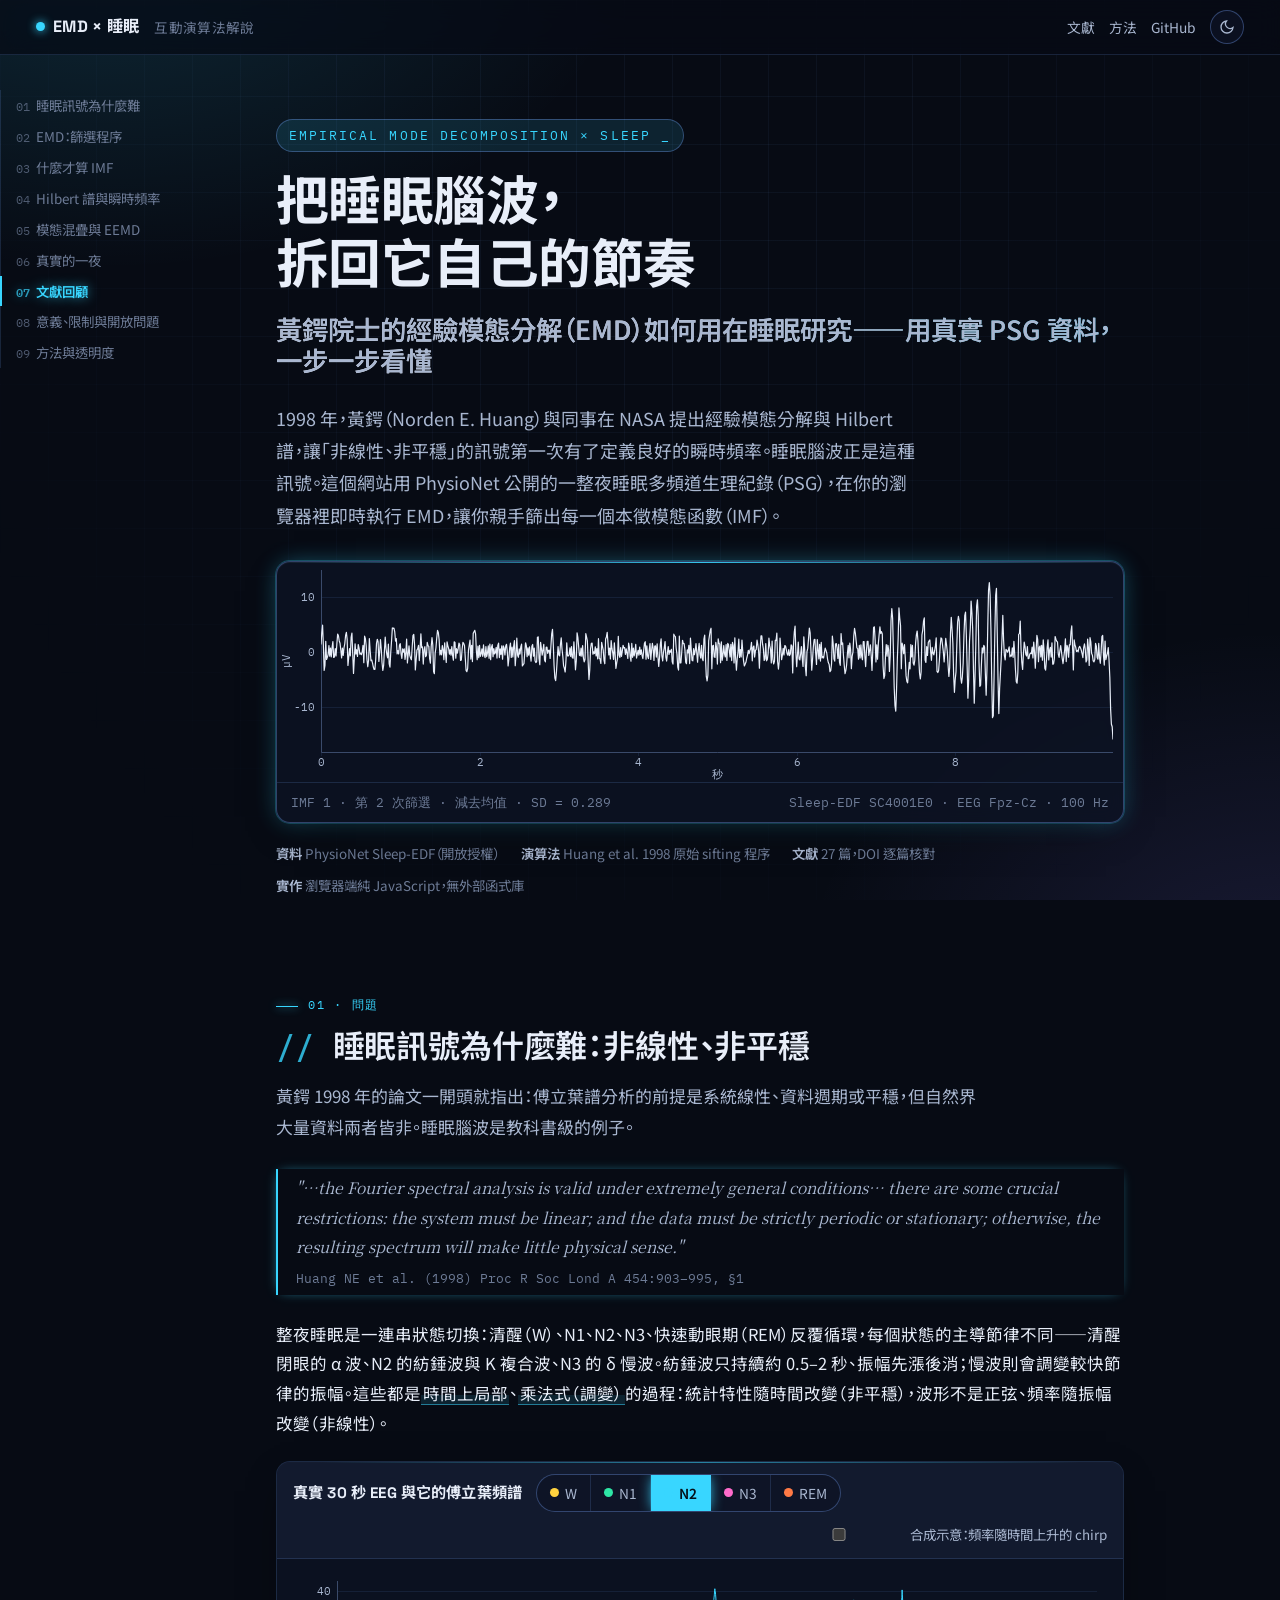
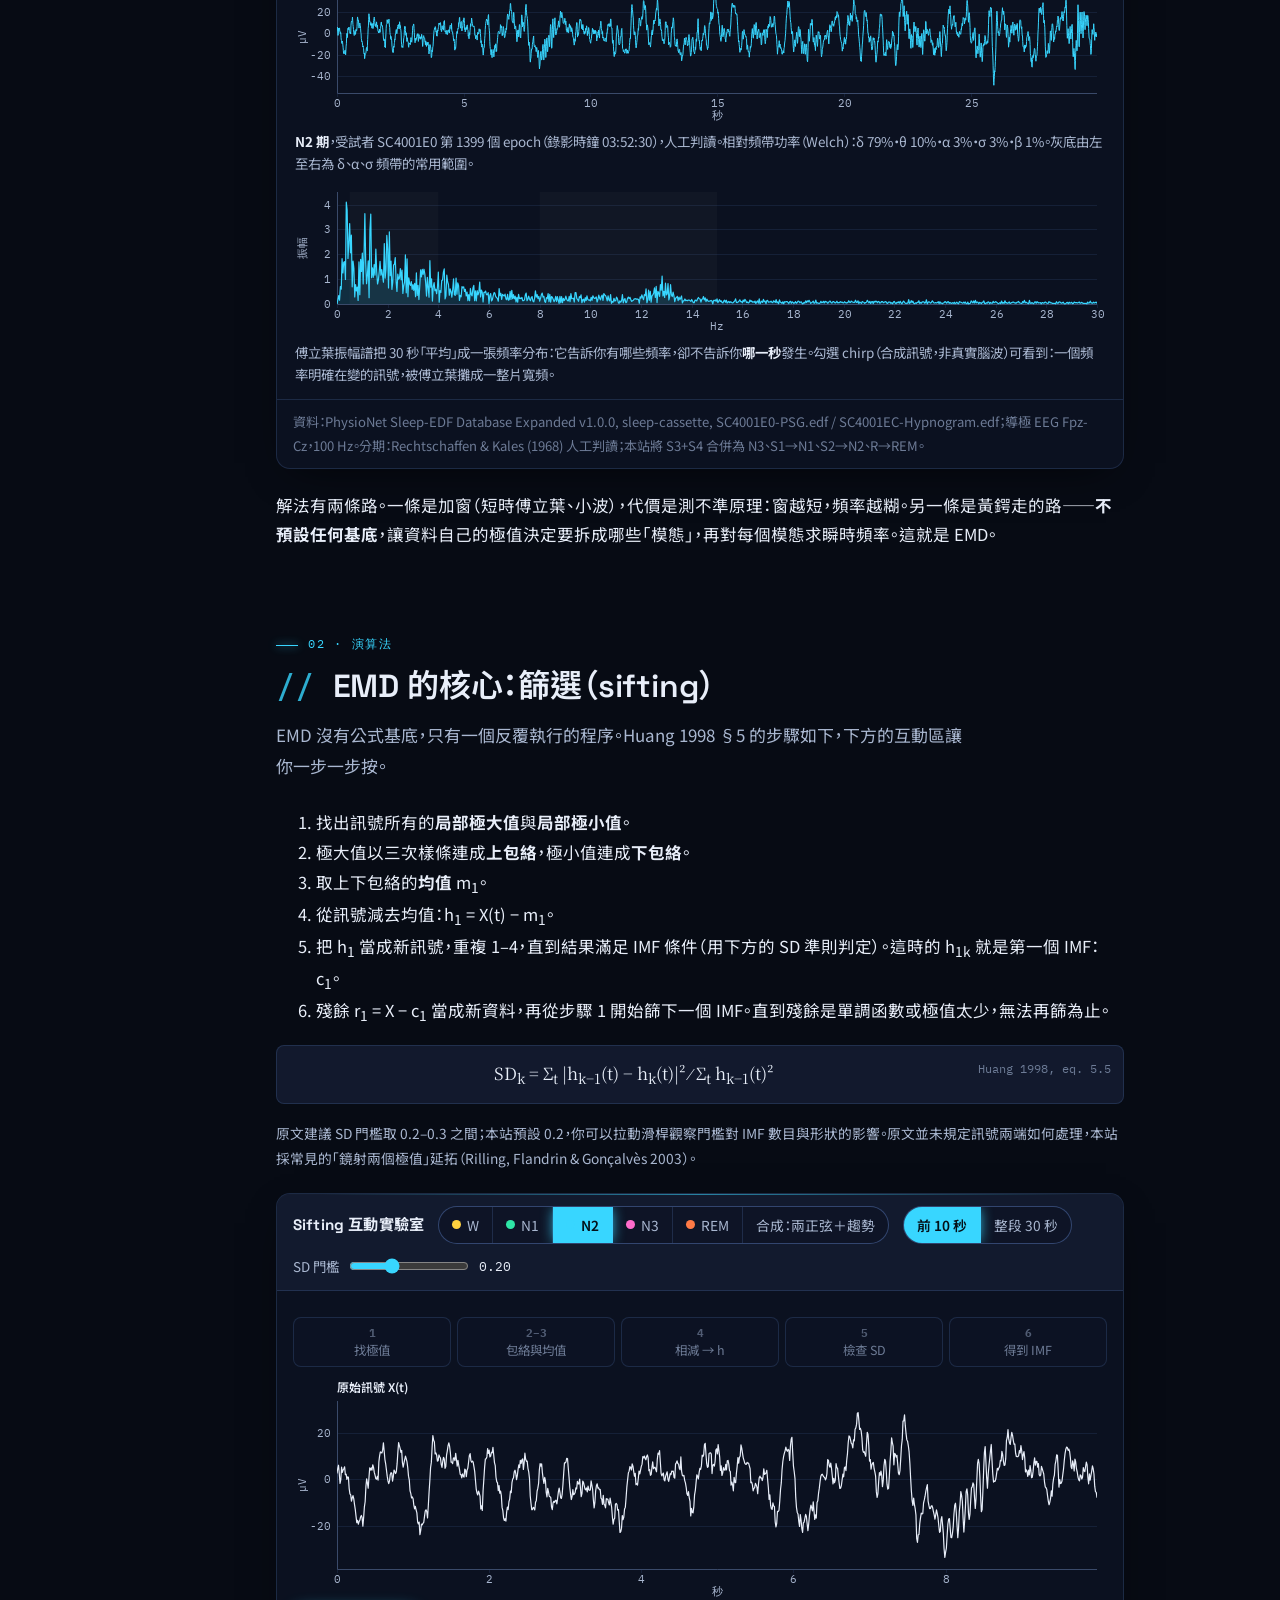
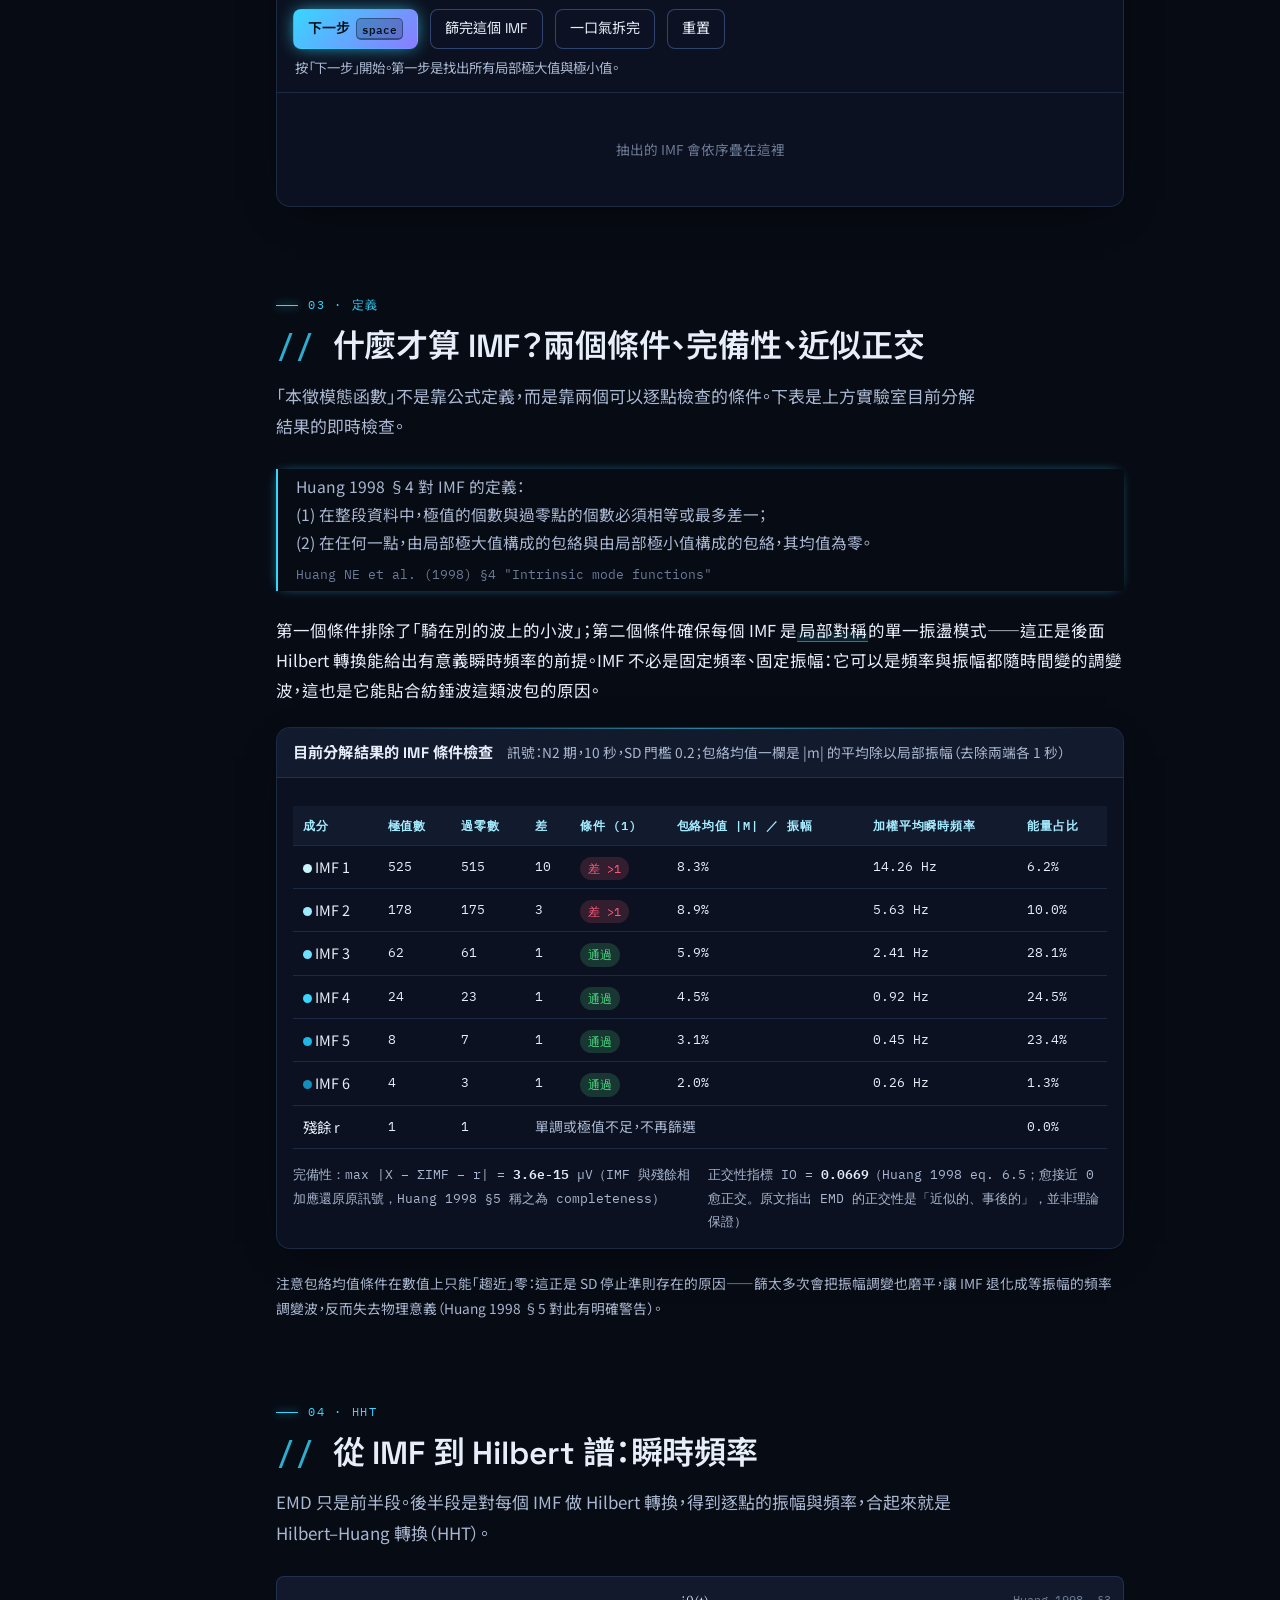
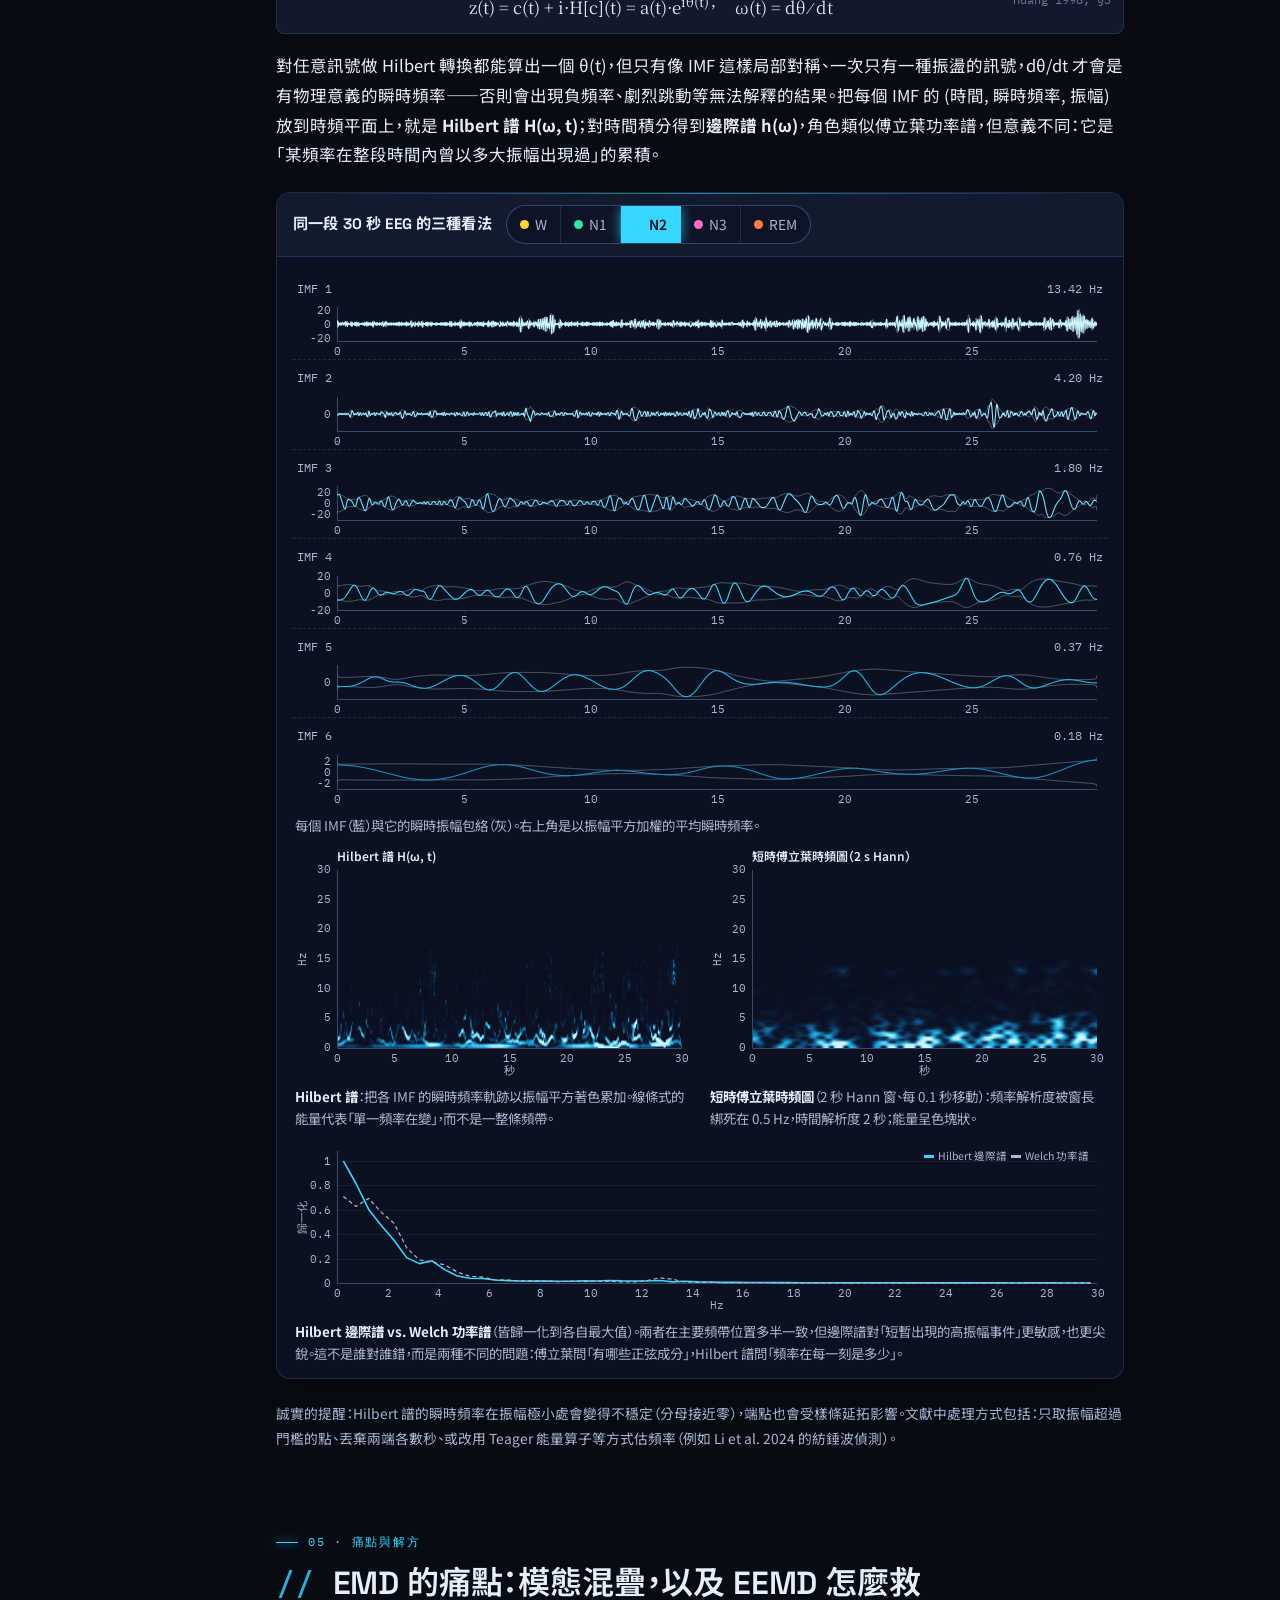
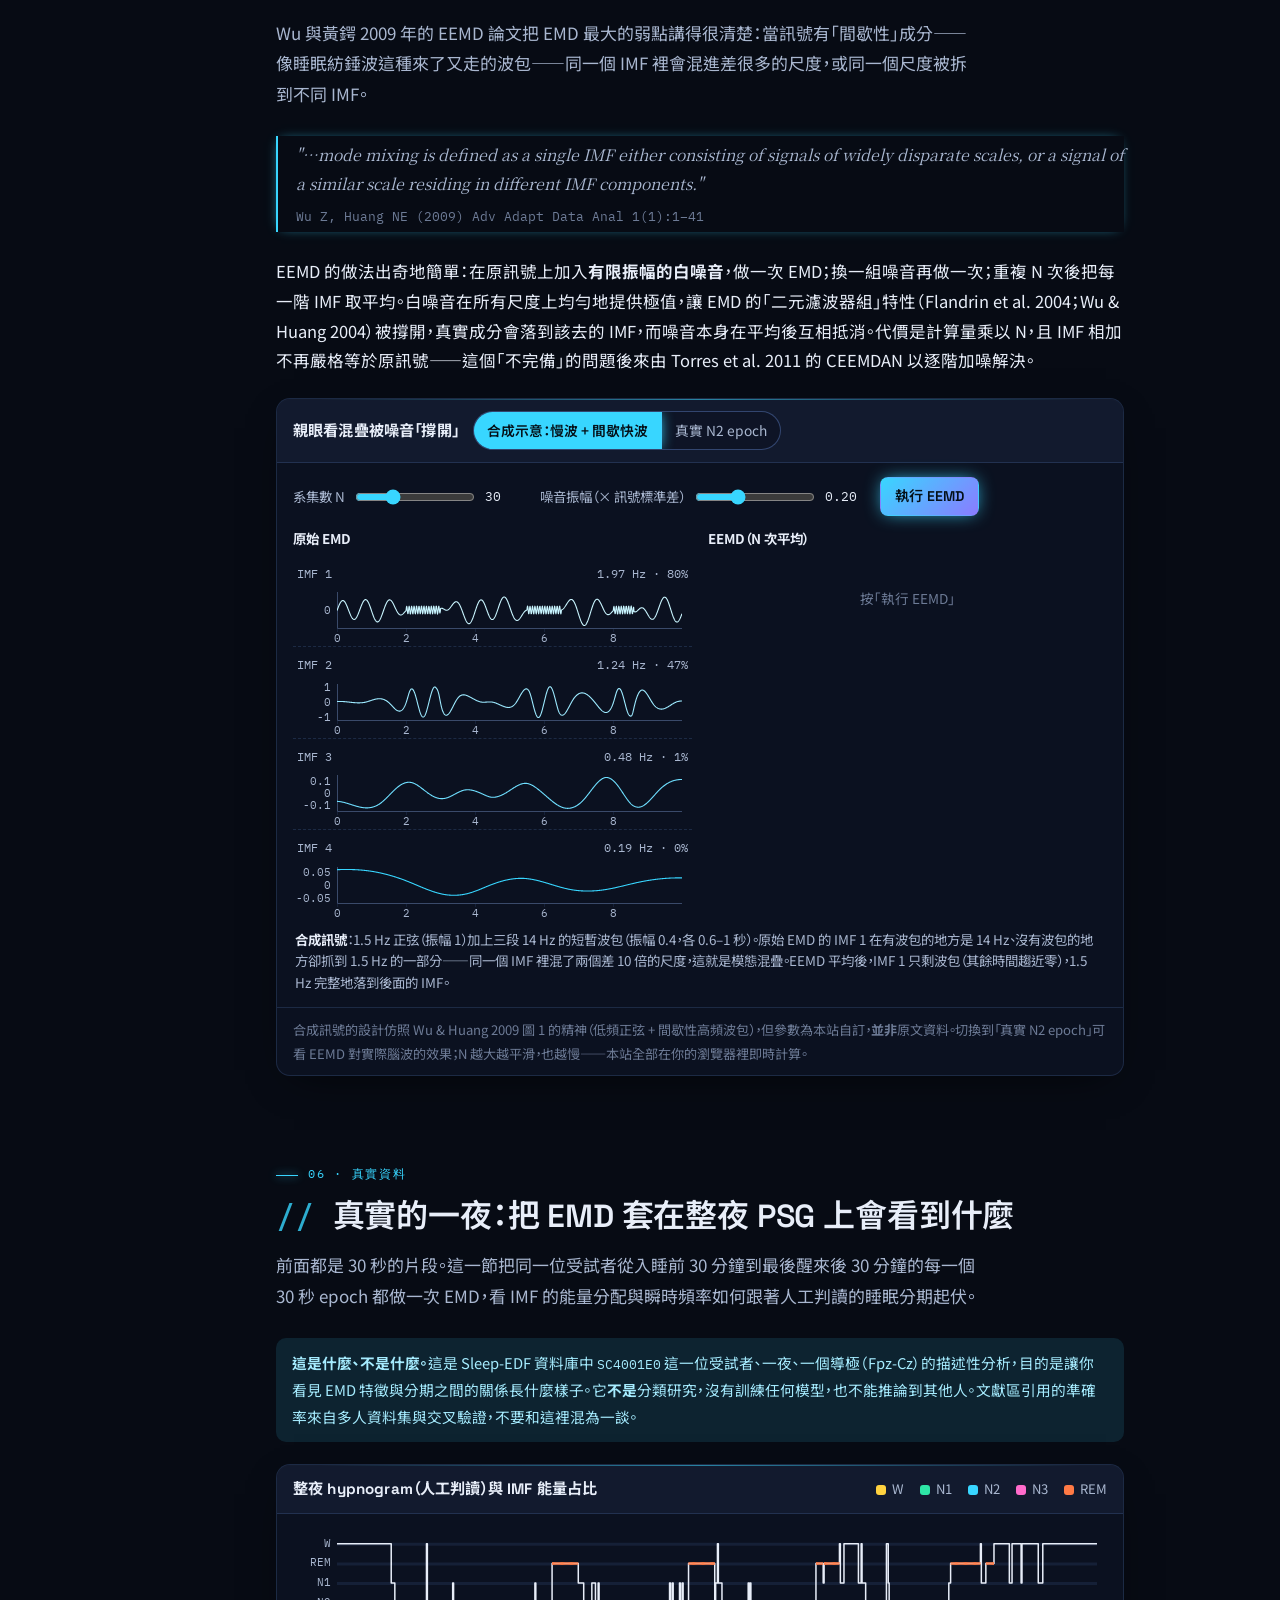
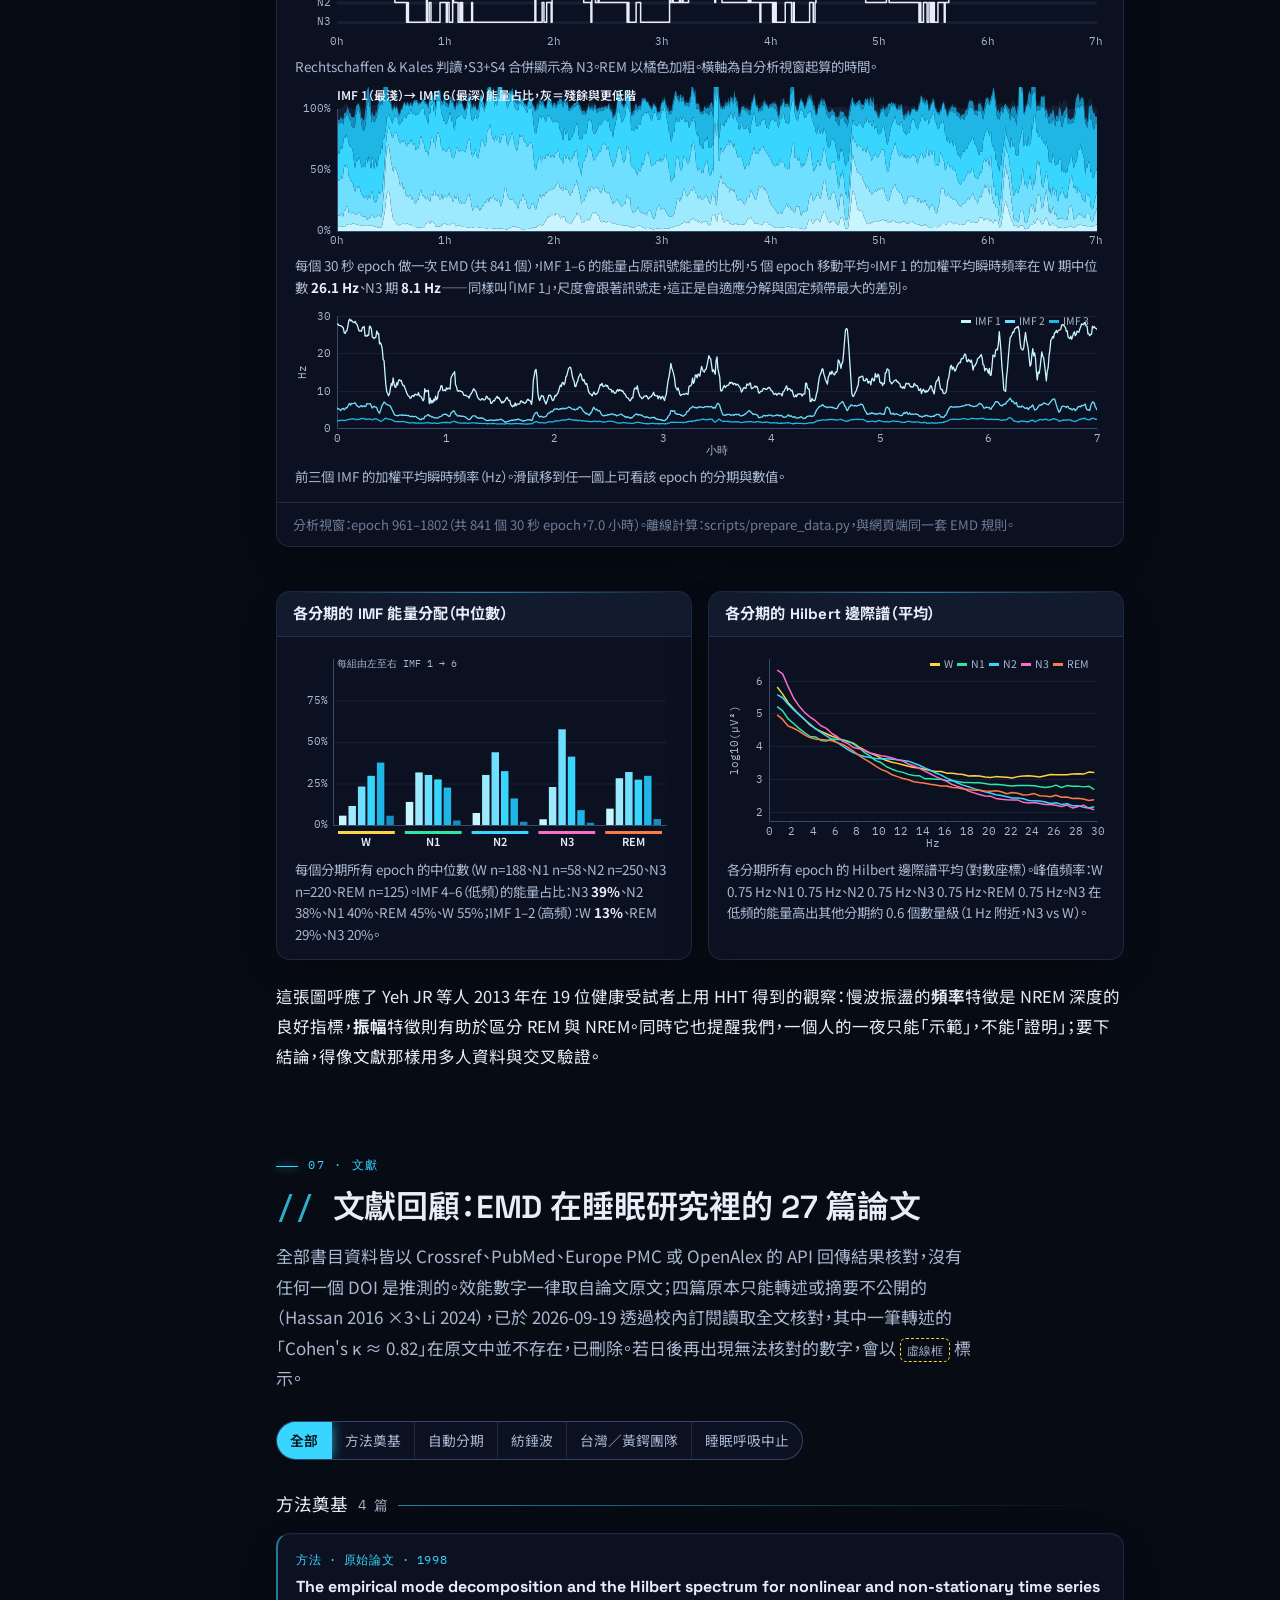
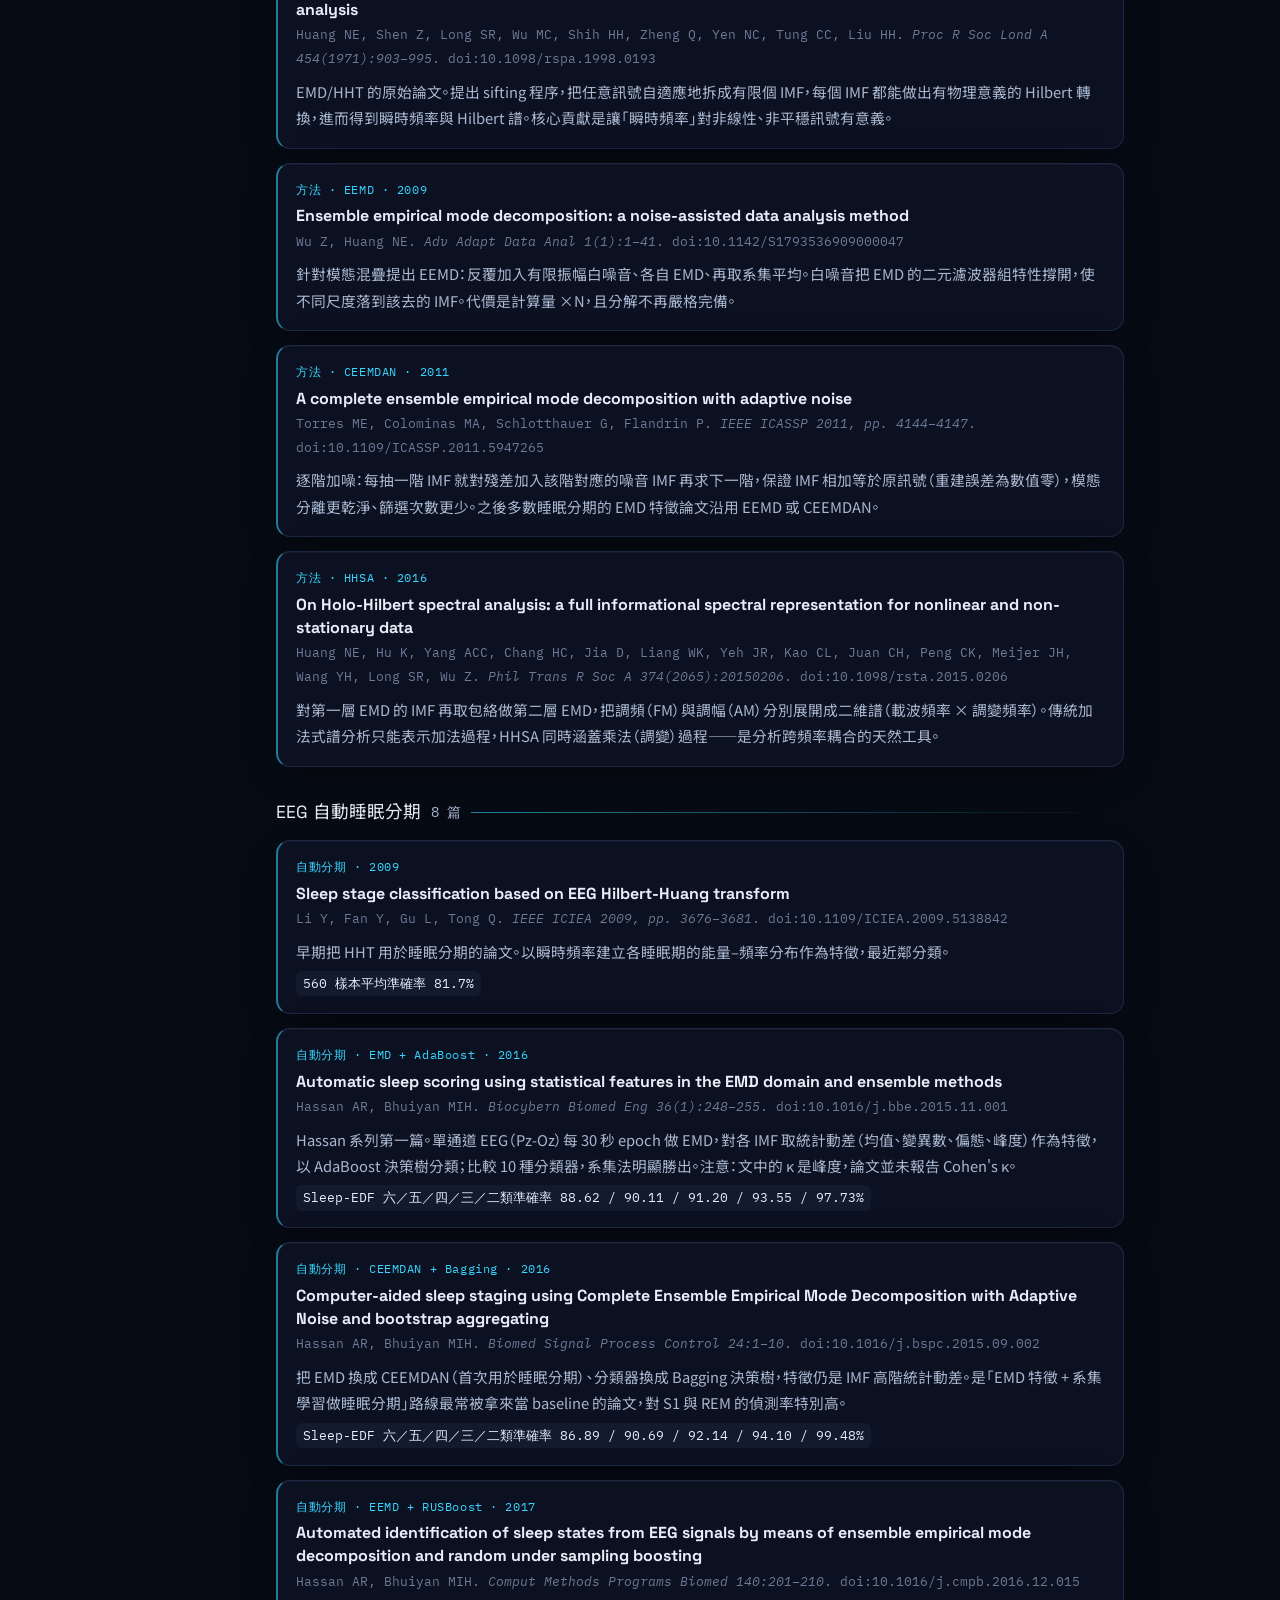
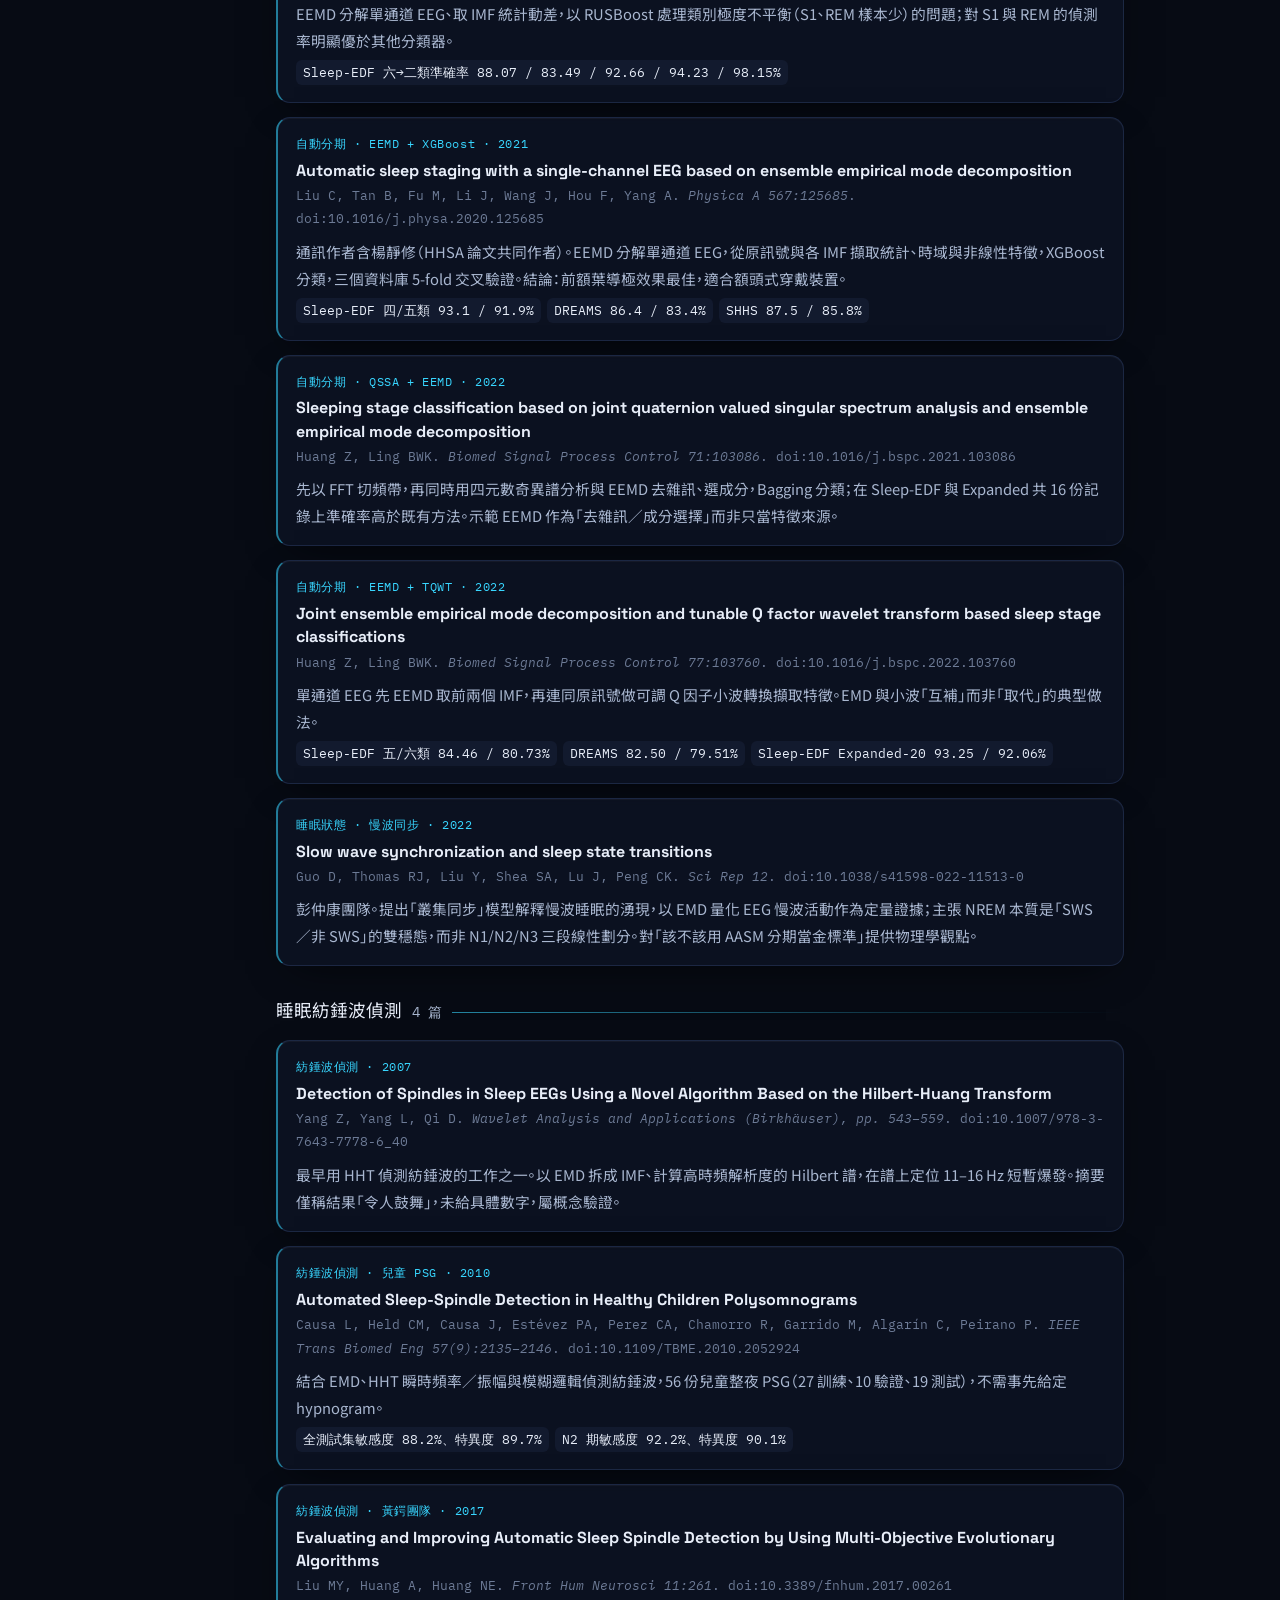
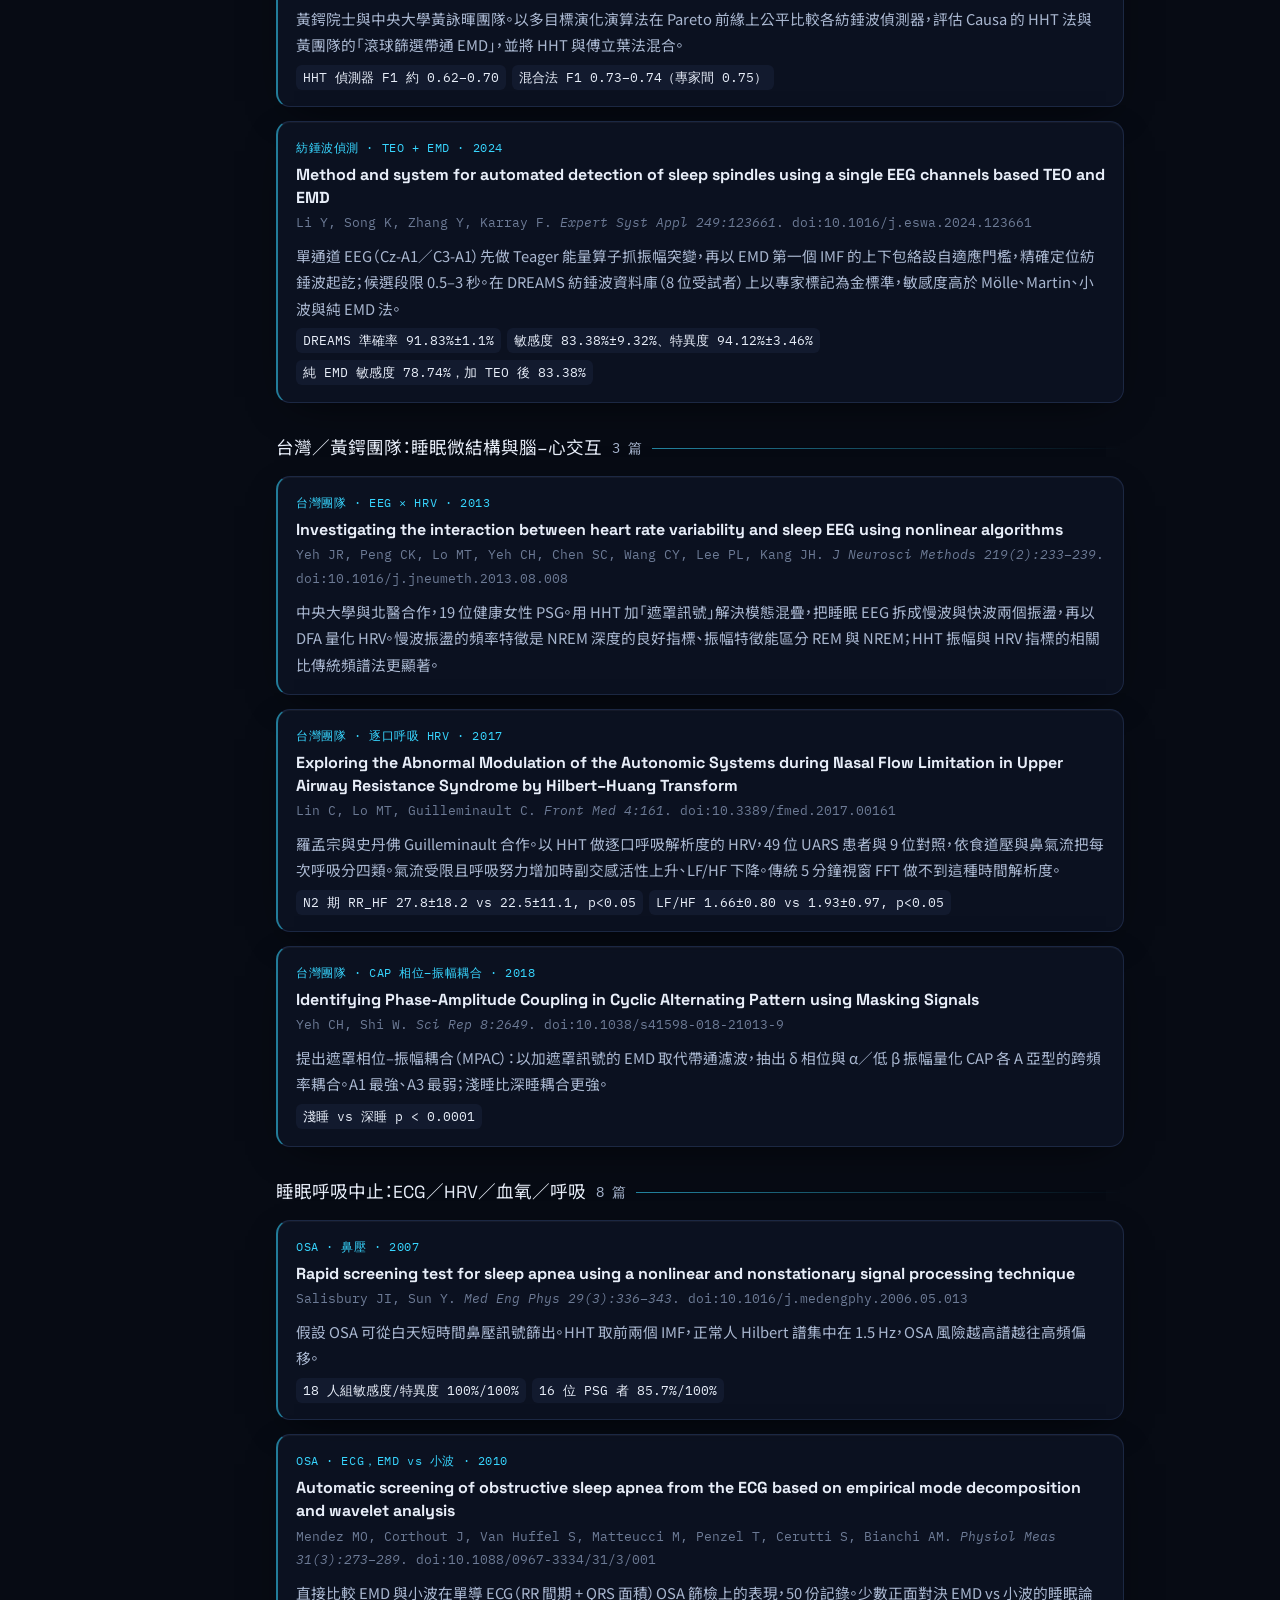
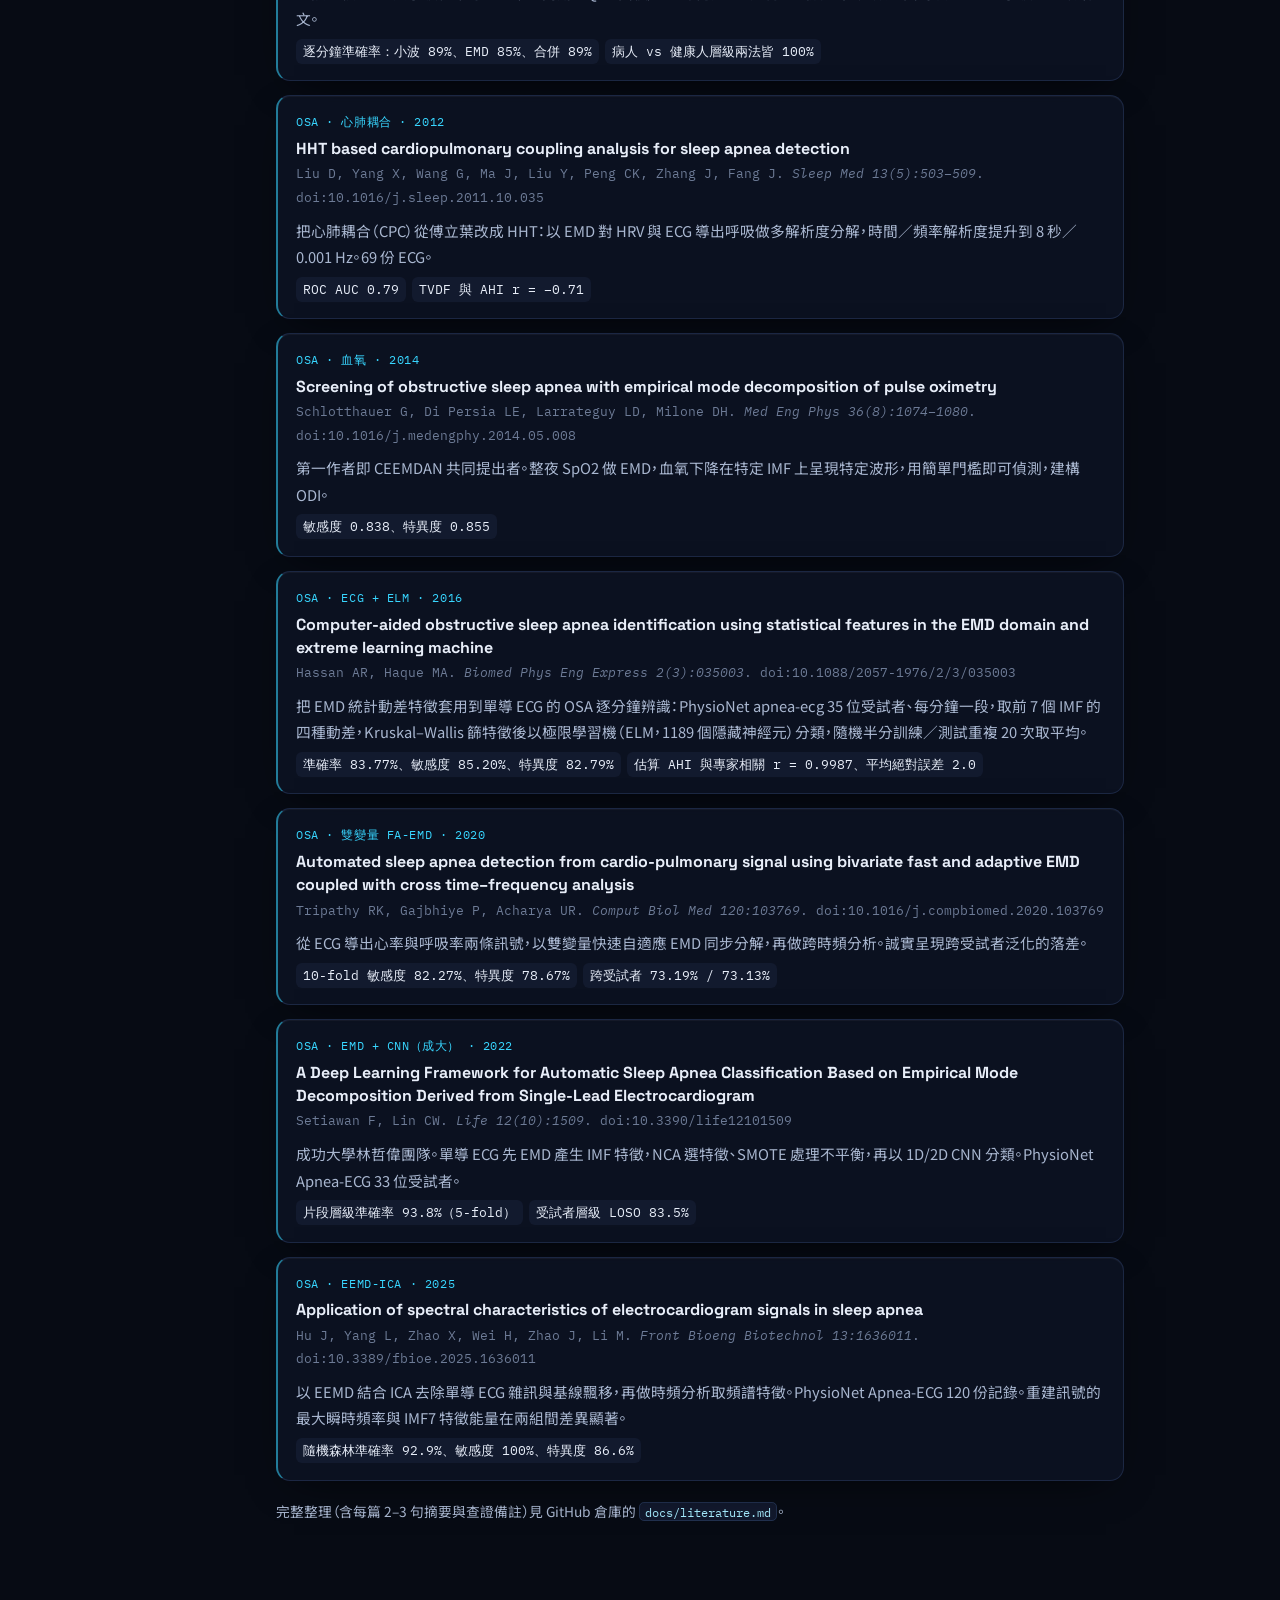
==== commit e6c9a851: "文案改寫:移除課堂脈絡,第八節改為「仍然開放的問題」、第九節改為方法取捨說明 Co-Authored-By: Claude Opus 5 (1M context) <noreply@anthropic" ====
--- a/index.html
+++ b/index.html
@@ -54,7 +54,7 @@
     <div><b>資料</b> PhysioNet Sleep-EDF（開放授權）</div>
     <div><b>演算法</b> Huang et al. 1998 原始 sifting 程序</div>
     <div><b>文獻</b> 27 篇，DOI 逐篇核對</div>
-    <div><b>用途</b> 9/24 黃鍔院士演講預習</div>
+    <div><b>實作</b> 瀏覽器端純 JavaScript，無外部函式庫</div>
   </div>
 </section>
 
@@ -276,9 +276,9 @@
 </section>
 
 <!-- ================= 8 ================= -->
-<section class="chapter fade" id="s8" data-title="意義、限制與問題">
+<section class="chapter fade" id="s8" data-title="意義、限制與開放問題">
   <div class="kicker">08 · 所以呢</div>
-  <h2>意義、限制，以及帶去 9/24 演講的問題</h2>
+  <h2>意義、限制，以及仍然開放的問題</h2>
 
   <h3>EMD 為什麼適合睡眠訊號</h3>
   <ul>
@@ -308,22 +308,23 @@
     </tbody>
   </table>
 
-  <div class="warn"><b>一個查證後的空白。</b>截至 2026 年 9 月 19 日、在本站的查證範圍內，我們<b>沒有找到</b>以 Holo-Hilbert 譜分析（HHSA）直接分析睡眠 EEG（例如慢波–紡錘波耦合、CAP）並發表於期刊的論文；HHSA 的生醫應用目前集中在麻醉、聽覺穩態反應與認知退化。Yeh &amp; Shi 2018 用遮罩 EMD 做 CAP 的相位–振幅耦合，是最接近的一步。這可能是我們查漏，也可能是真的缺口——正好可以在演講上問。</div>
-
-  <h3>可以帶去演講的問題</h3>
+  <div class="warn"><b>一個查證後的空白。</b>截至 2026 年 9 月 19 日、在本站的查證範圍內，我們<b>沒有找到</b>以 Holo-Hilbert 譜分析（HHSA）直接分析睡眠 EEG（例如慢波–紡錘波耦合、CAP）並發表於期刊的論文；HHSA 的生醫應用目前集中在麻醉、聽覺穩態反應與認知退化。Yeh &amp; Shi 2018 用遮罩 EMD 做 CAP 的相位–振幅耦合，是最接近的一步。這可能是查證的遺漏，也可能是真的缺口。</div>
+
+  <h3>仍然開放的問題</h3>
+  <p class="small">以下幾個問題，在本站查證的文獻範圍內沒有明確共識，或答案會直接影響方法怎麼用。</p>
   <div class="faq">
     <details><summary>HHSA 把 AM 與 FM 分開展開，在睡眠上最該先拿來看什麼？</summary><div class="a">慢波（0.5–2 Hz）調變紡錘波（11–16 Hz）振幅，是 NREM 記憶固化研究的核心現象；它是乘法式過程，理論上正是 HHSA 的主場。目前的 PAC 研究多用帶通濾波加 Hilbert，濾波器邊界是人為決定的。</div></details>
-    <details><summary>停止準則與端點處理有沒有「建議標準」？</summary><div class="a">Huang 1998 給的是 SD 0.2–0.3 的經驗範圍；後來也有 S-number 準則等。不同實作結果不同，跨研究比較困難。演講者本人怎麼看這件事？</div></details>
-    <details><summary>EEMD 的系集數與噪音振幅要怎麼選？</summary><div class="a">Wu &amp; Huang 2009 給了噪音振幅約 0.2 倍標準差、系集數數百的經驗值，並推導系集誤差 ∝ ε/√N。臨床上整夜多導 PSG 的計算成本能不能接受？</div></details>
+    <details><summary>停止準則與端點處理有沒有「建議標準」？</summary><div class="a">Huang 1998 給的是 SD 0.2–0.3 的經驗範圍；後來也有 S-number 準則等。不同實作結果不同，跨研究比較因此困難；這是 EMD 至今最常被批評的一點。</div></details>
+    <details><summary>EEMD 的系集數與噪音振幅要怎麼選？</summary><div class="a">Wu &amp; Huang 2009 給了噪音振幅約 0.2 倍標準差、系集數數百的經驗值，並推導系集誤差 ∝ ε/√N。但整夜多導 PSG 的計算成本是否還能接受，文獻少有實測。</div></details>
     <details><summary>單導額頭 EEG 加 EMD 特徵，離「居家睡眠分期」還有多遠？</summary><div class="a">Liu et al. 2021 在三個資料庫上得到前額導極最好的結果。這對穿戴式裝置與自製腦波儀是好消息，但跨受試者的泛化（Tripathy 2020 顯示 subject-specific 驗證會掉 10 個百分點）仍是問題。</div></details>
-    <details><summary>Guo 等人 2022 用 EMD 主張 NREM 是「SWS / 非 SWS」雙穩態，而不是 N1/N2/N3 三段。演講者同意嗎？</summary><div class="a">如果同意，AASM 分期作為金標準的地位會被質疑；那麼 EMD 特徵做「自動分期」時，是該去逼近人工分期，還是該去發現新的狀態？</div></details>
+    <details><summary>Guo 等人 2022 用 EMD 主張 NREM 是「SWS / 非 SWS」雙穩態，而不是 N1/N2/N3 三段。</summary><div class="a">若此說成立，AASM 分期作為金標準的地位就會被質疑；那麼 EMD 特徵做「自動分期」時，究竟該去逼近人工分期，還是該去發現資料本身的狀態結構？</div></details>
   </div>
 </section>
 
 <!-- ================= 9 ================= -->
 <section class="chapter fade" id="method" data-title="方法與透明度">
   <div class="kicker">09 · 方法與透明度</div>
-  <h2>資料、參數、驗證，以及與 AI 討論的紀錄</h2>
+  <h2>資料、參數與驗證</h2>
 
   <h3>資料</h3>
   <table class="tbl" id="method-data">
@@ -348,15 +349,15 @@
     </tbody>
   </table>
 
-  <h3>與 AI 討論後做的決定</h3>
-  <p class="small">這份作業要求「認真跟 AI 討論」。以下是討論中真正改變了做法的幾個節點，按時間順序。</p>
+  <h3>幾個方法上的取捨</h3>
+  <p class="small">這個網站有幾處可以走捷徑而沒有走。以下說明為什麼。</p>
   <ol class="small" style="line-height:1.9">
-    <li><strong>示範資料要真實，不要合成。</strong>最初的計畫是用正弦波疊出「像 N2 的訊號」。討論後決定：解釋一個「讓資料自己說話」的演算法，卻餵它人造資料，說服力不足；改用 PhysioNet 公開的整夜 PSG，並把選 epoch 的規則寫成程式、公開參數。合成訊號只留在兩處概念示意（chirp、間歇快波），且明確標示。</li>
-    <li><strong>有多少證據說多少話。</strong>文獻由 AI 先搜尋，再逐篇用 Crossref／PubMed API 核對 DOI；查不到原始摘要的數字先標「轉述／待確認」而不是拿掉或美化，之後再用學校訂閱讀全文逐一核實——結果真的抓到一個轉述錯誤（把峰度 κ 當成 Cohen's κ）。</li>
-    <li><strong>演算法以原文為準。</strong>SD 準則、IMF 兩條件、正交性指標都回到 Huang 1998 的章節與式號；原文沒規定的（端點處理）明說是實作選擇。</li>
-    <li><strong>把限制做成互動。</strong>與其用文字寫「EMD 有可重現性問題」，不如給一個 SD 滑桿讓人親手拉出不同結果；與其寫「模態混疊」，不如讓人看噪音把它撐開。</li>
-    <li><strong>整夜資料只做描述，不做分類。</strong>一個人一夜的資料訓練分類器沒有意義，也容易誤導；所以第 6 節只呈現特徵與分期的關係，並在顯眼處寫明它不是什麼。</li>
-    <li><strong>承認查證後的空白。</strong>沒找到 HHSA 直接用在睡眠 EEG 的期刊論文，就寫「沒找到」，並轉成演講上可以問的問題。</li>
+    <li><strong>示範資料用真實訊號，不用合成。</strong>用正弦波疊出「像 N2 的訊號」會簡單得多，但要解釋一個「讓資料自己說話」的演算法，卻餵它人造資料，說服力不足。這裡改用 PhysioNet 公開的整夜 PSG，並把挑選 epoch 的規則寫成程式、公開參數。合成訊號只留在兩處概念示意（chirp、間歇快波），且都明確標示。</li>
+    <li><strong>有多少證據說多少話。</strong>27 篇文獻逐篇以 Crossref／PubMed API 核對 DOI；效能數字一律回到論文原文，查不到全文的先標「待確認」而不是拿掉或美化，之後再逐一補讀核實。這個流程真的抓到一個長期被轉述的錯誤：Hassan 2016 常被引用的「Cohen's κ ≈ 0.82」，原文中的 κ 其實是峰度（kurtosis），該文並未報告 Cohen's κ。</li>
+    <li><strong>演算法以原文為準。</strong>SD 停止準則、IMF 的兩個條件、正交性指標都回到 Huang 1998 的章節與式號；原文沒有規定的部分（例如端點處理）明說是實作選擇，不假裝是標準。</li>
+    <li><strong>把限制做成可以親手操作的東西。</strong>與其用文字寫「EMD 有可重現性問題」，不如給一個 SD 滑桿，讓人自己拉出不同的分解結果；與其描述「模態混疊」，不如讓人看著噪音把混在一起的尺度撐開。</li>
+    <li><strong>整夜資料只做描述，不做分類。</strong>用一個人一夜的資料訓練分類器沒有統計意義，還容易讓人以為看到了泛化能力。所以第 6 節只呈現特徵與分期的關係，並在顯眼處寫明它不是什麼。</li>
+    <li><strong>承認查證後的空白。</strong>沒找到 HHSA 直接用於睡眠 EEG 的期刊論文，就寫「沒找到」，並把它列為開放問題，而不是含糊帶過或硬湊一篇相近的充數。</li>
   </ol>
 
   <h3>關於黃鍔院士（僅列可查證事實）</h3>
